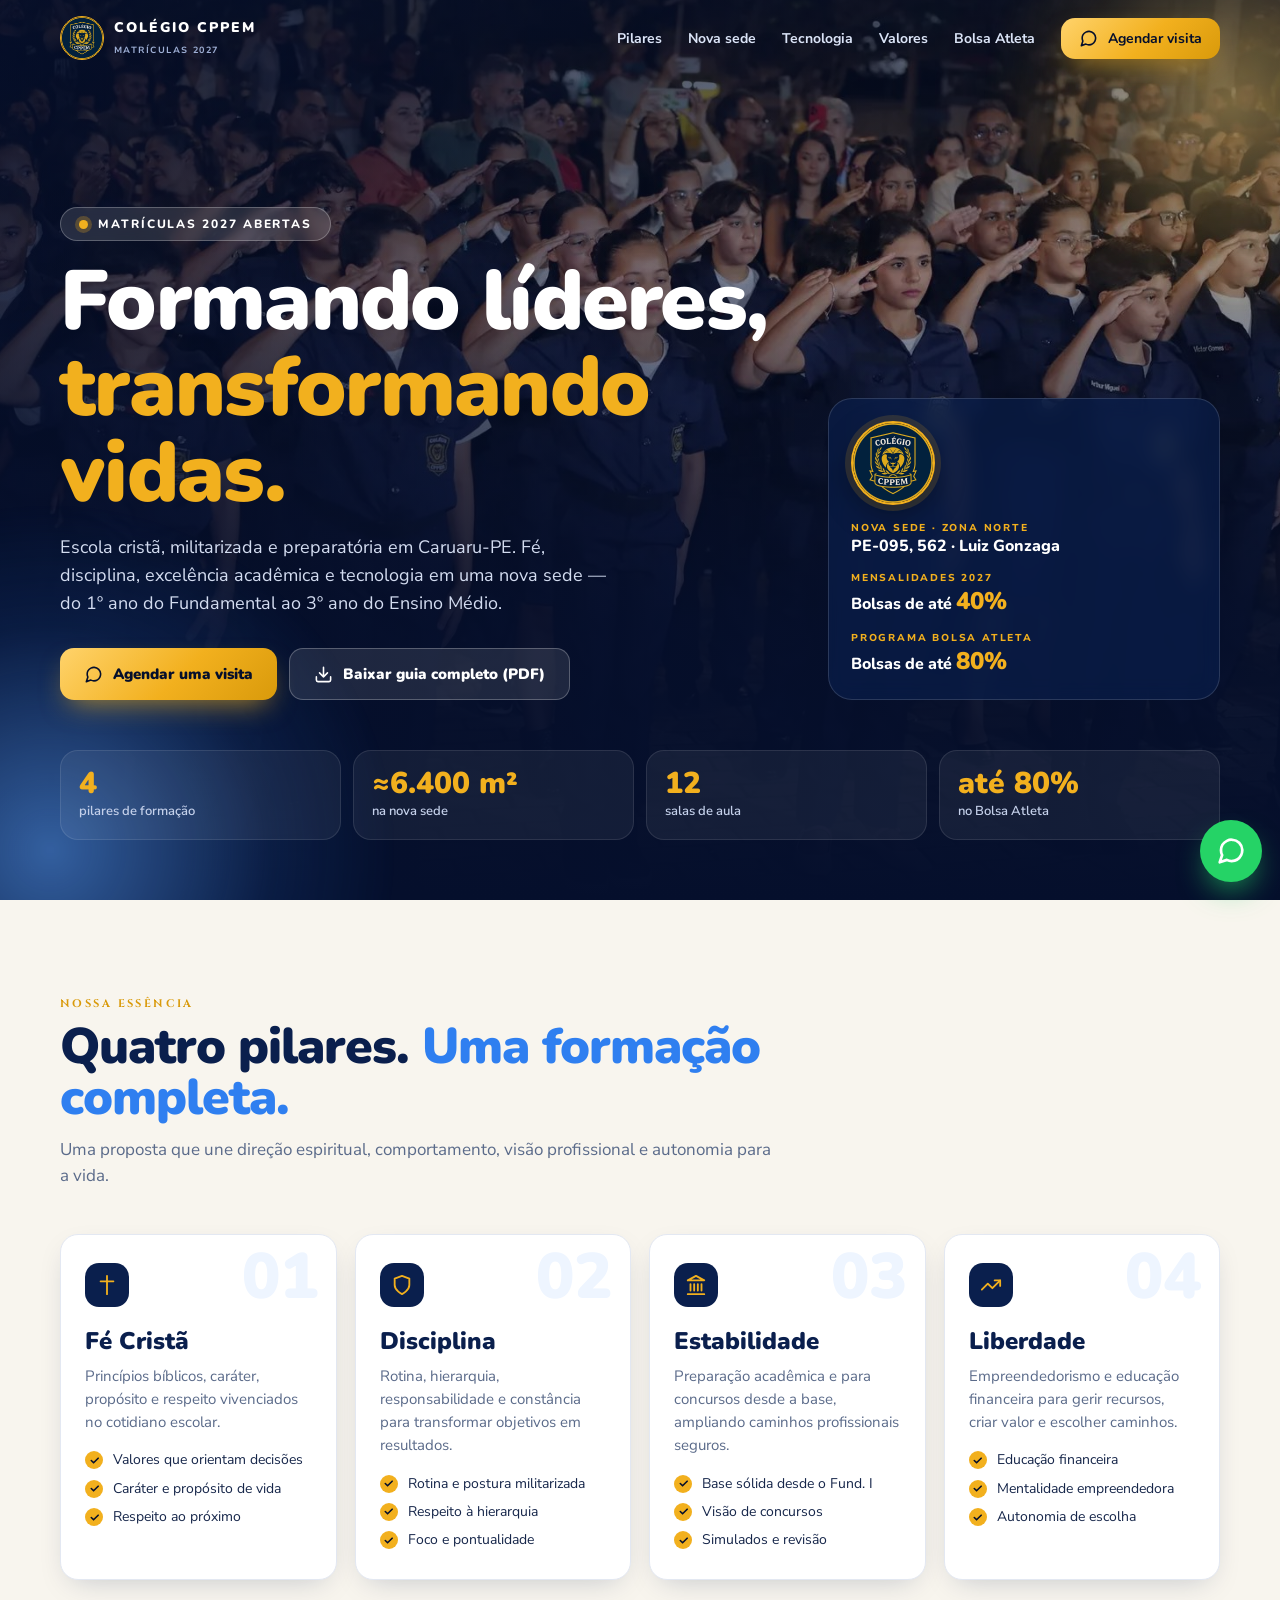
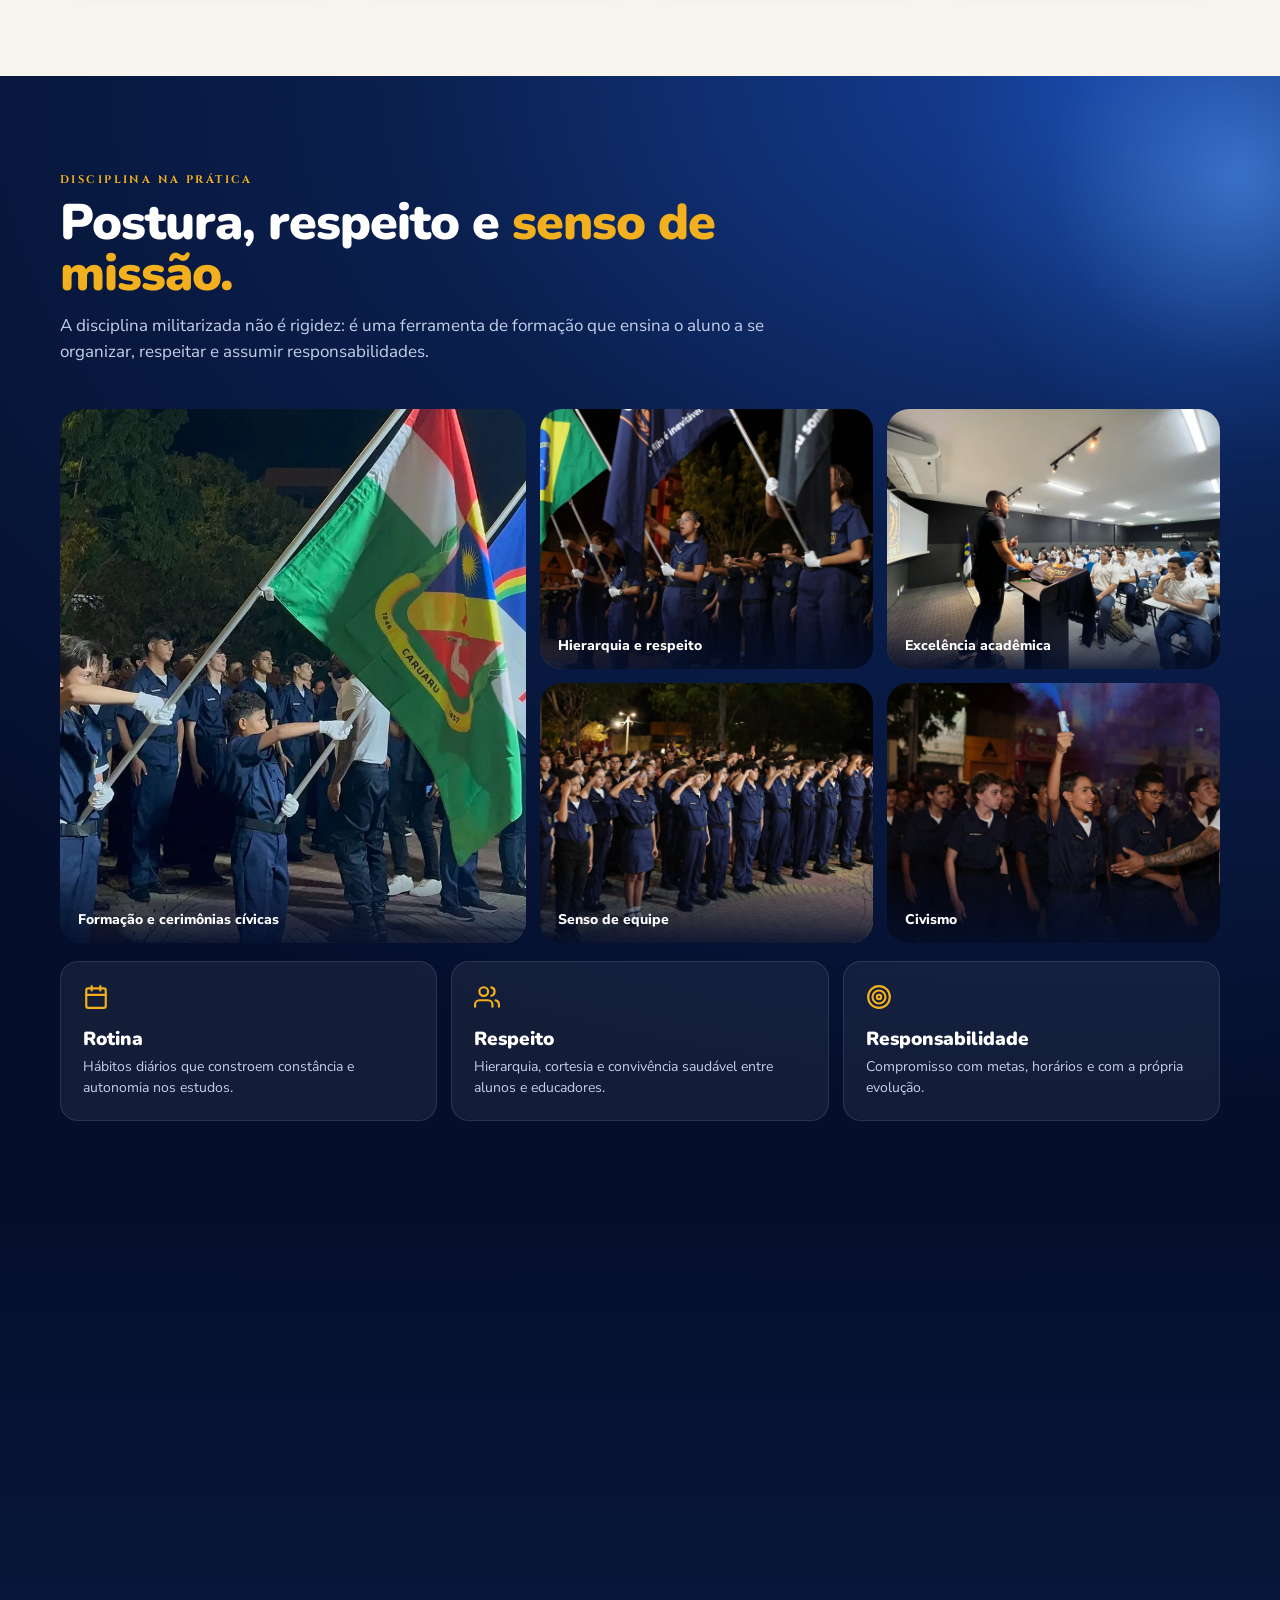
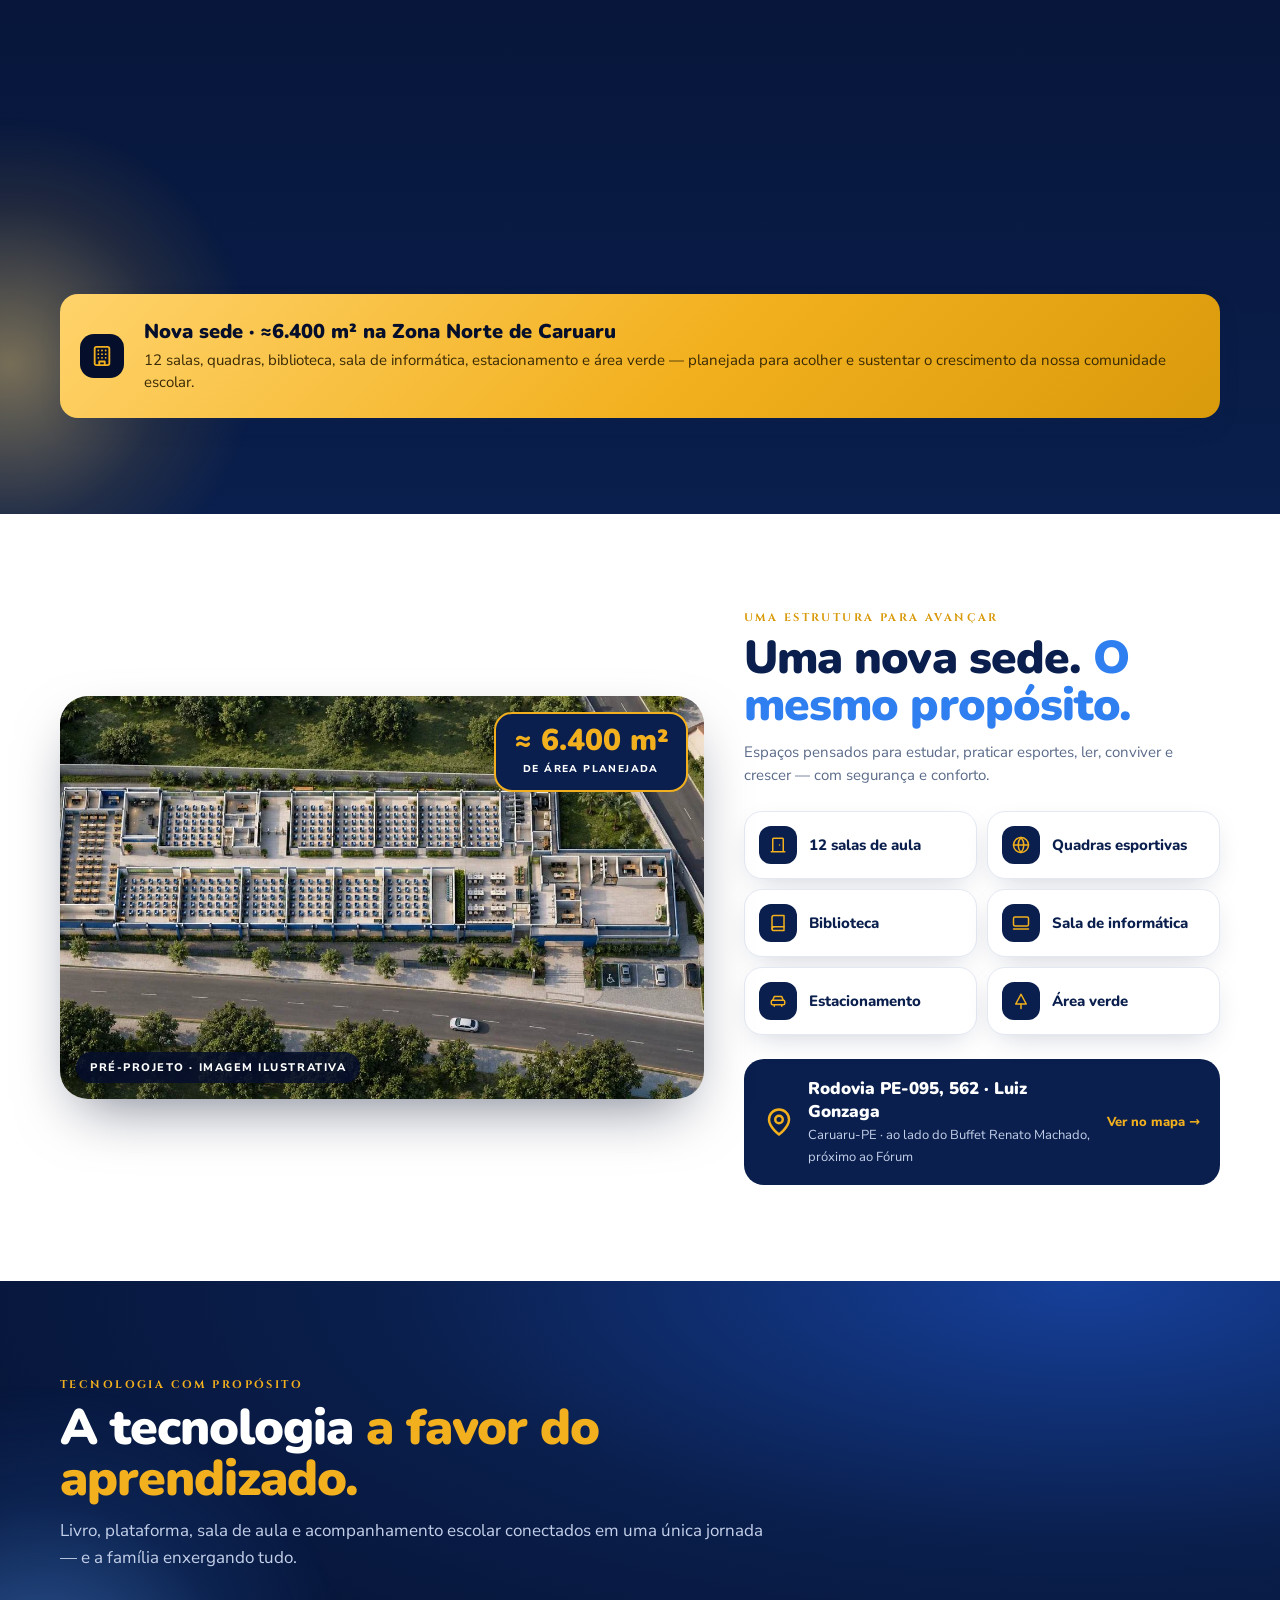
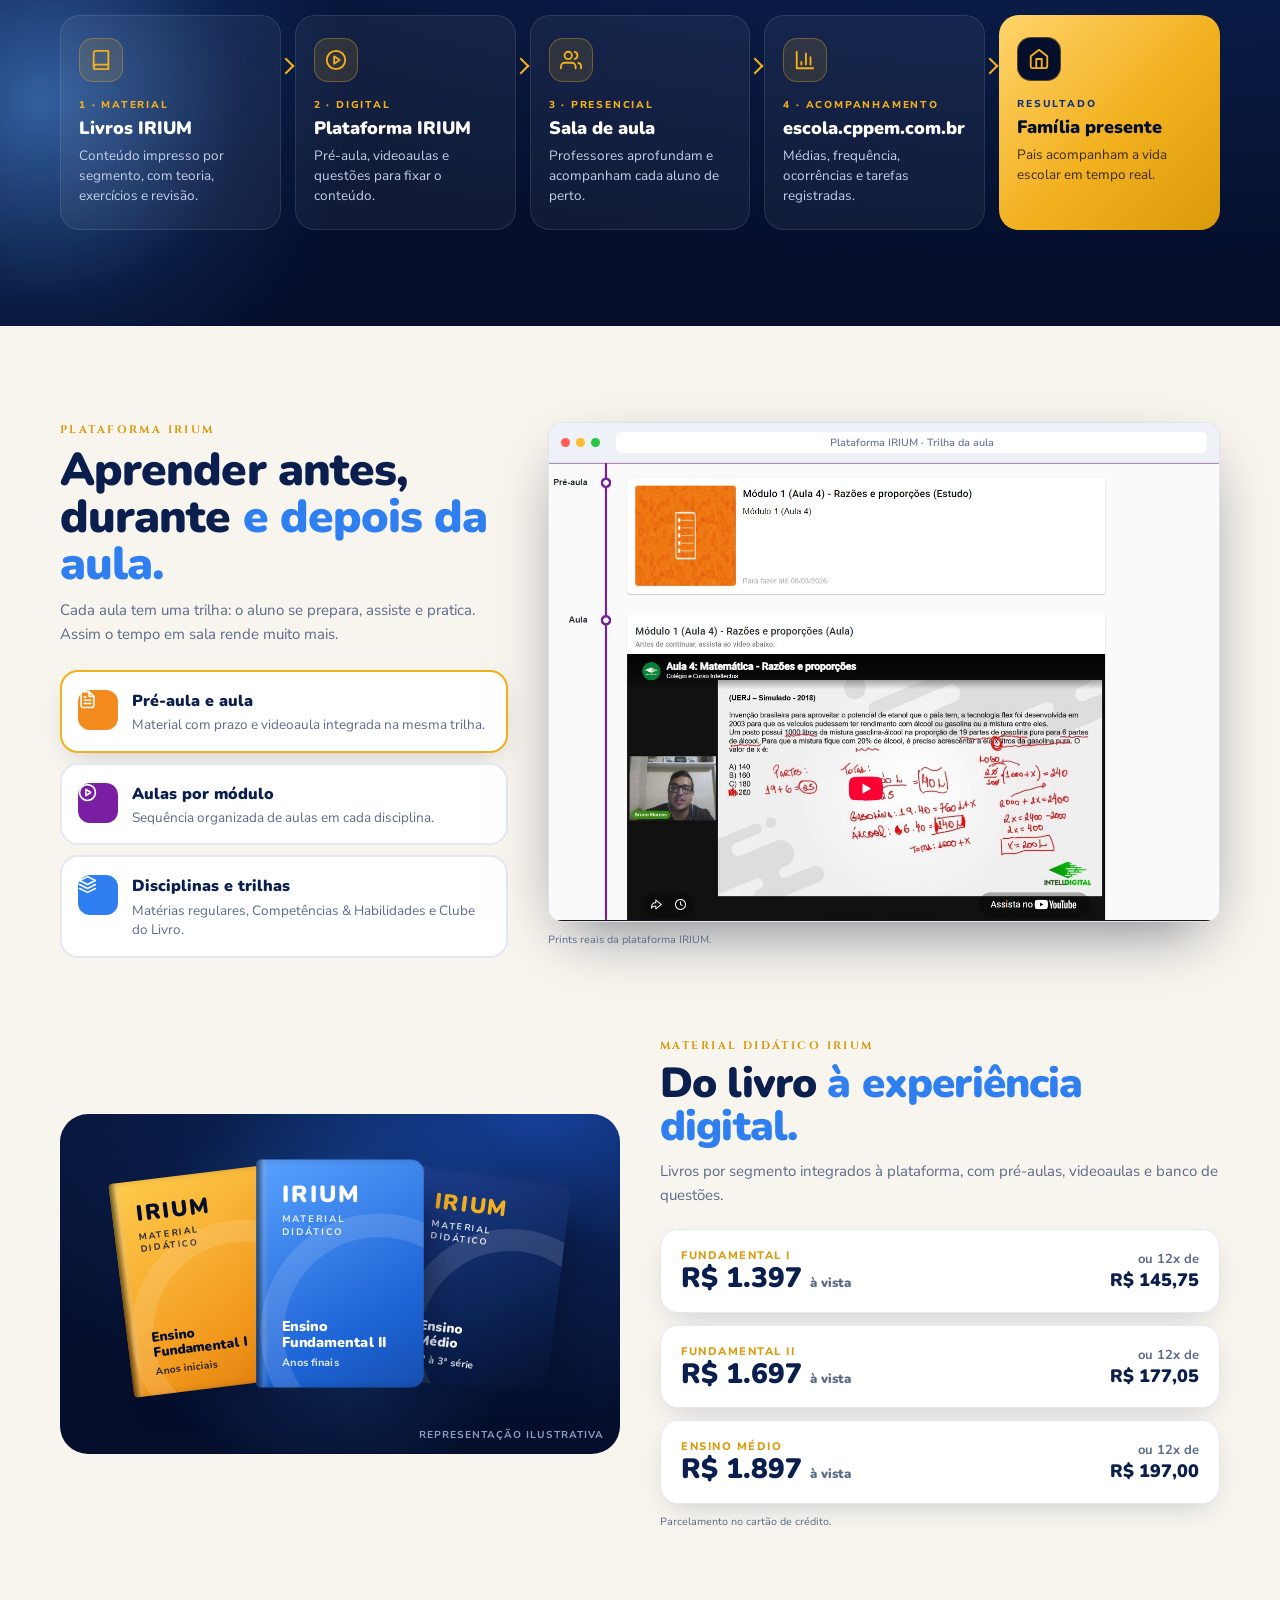
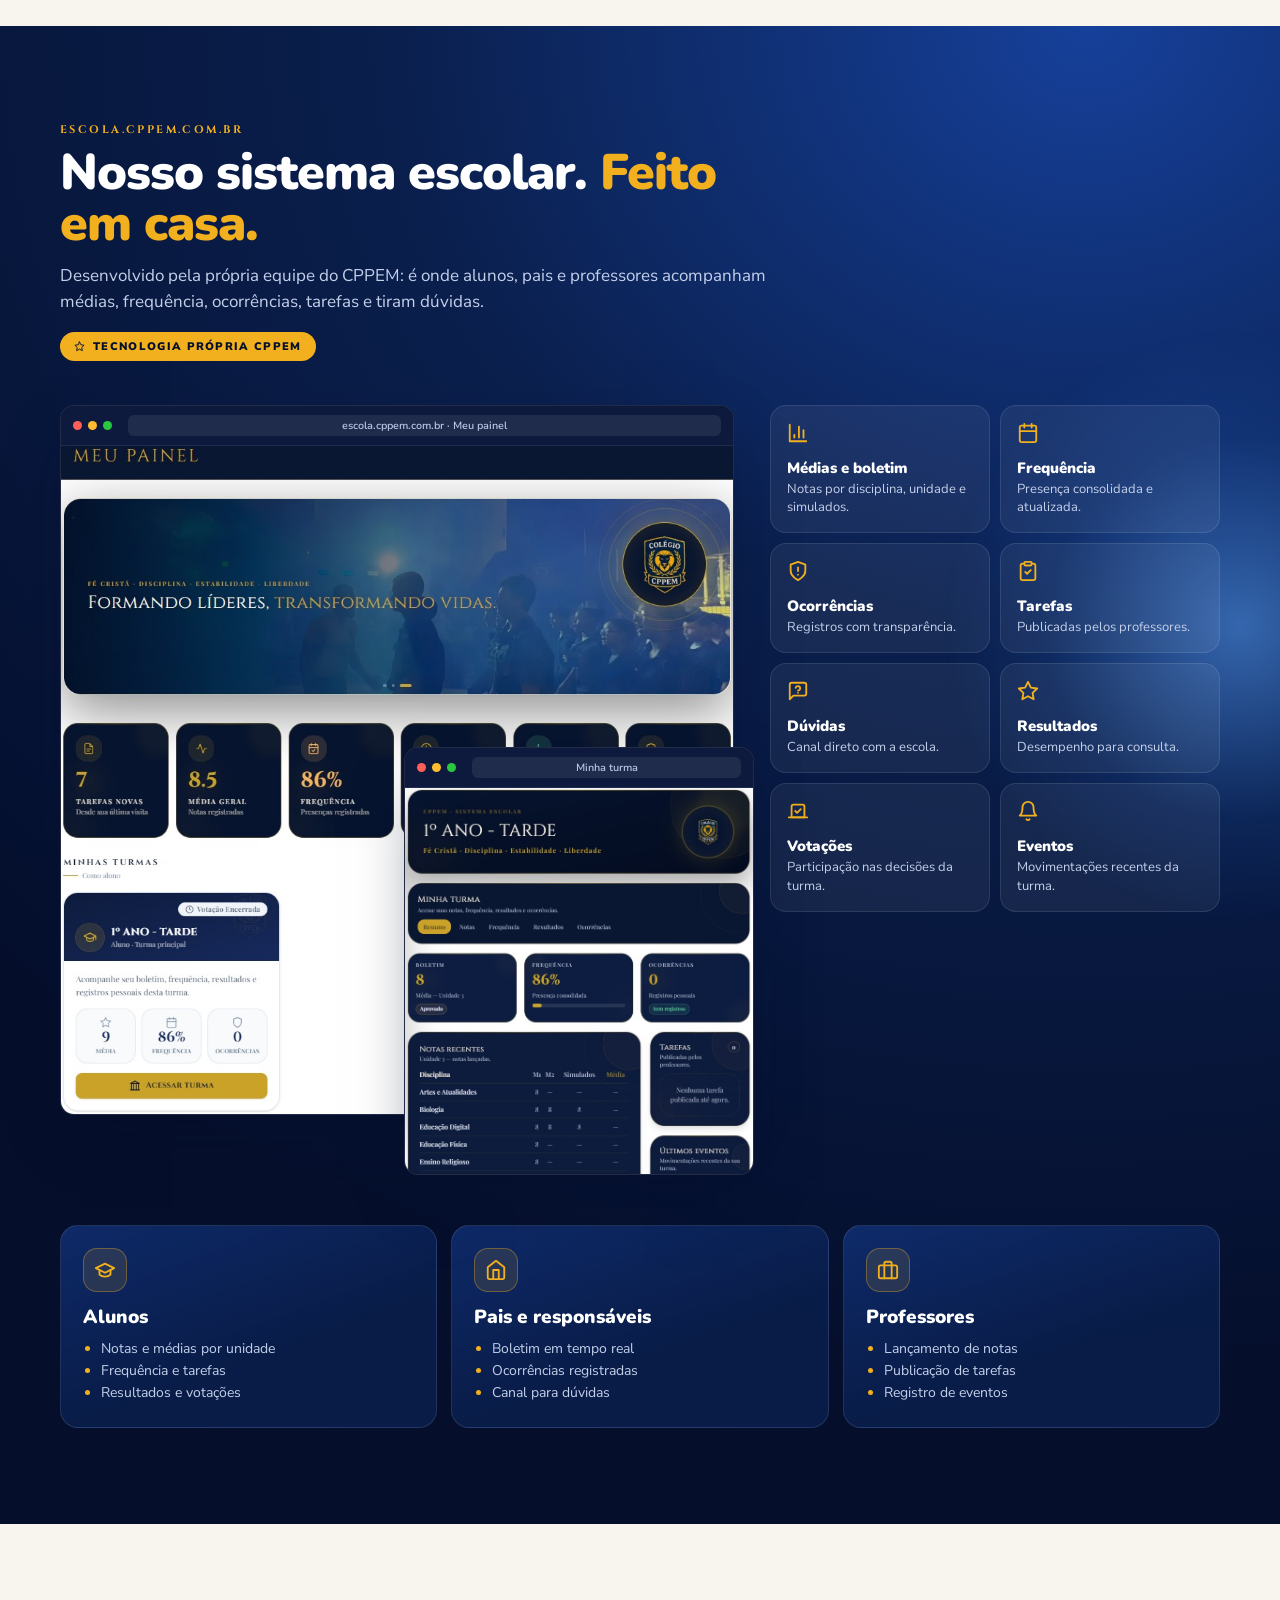
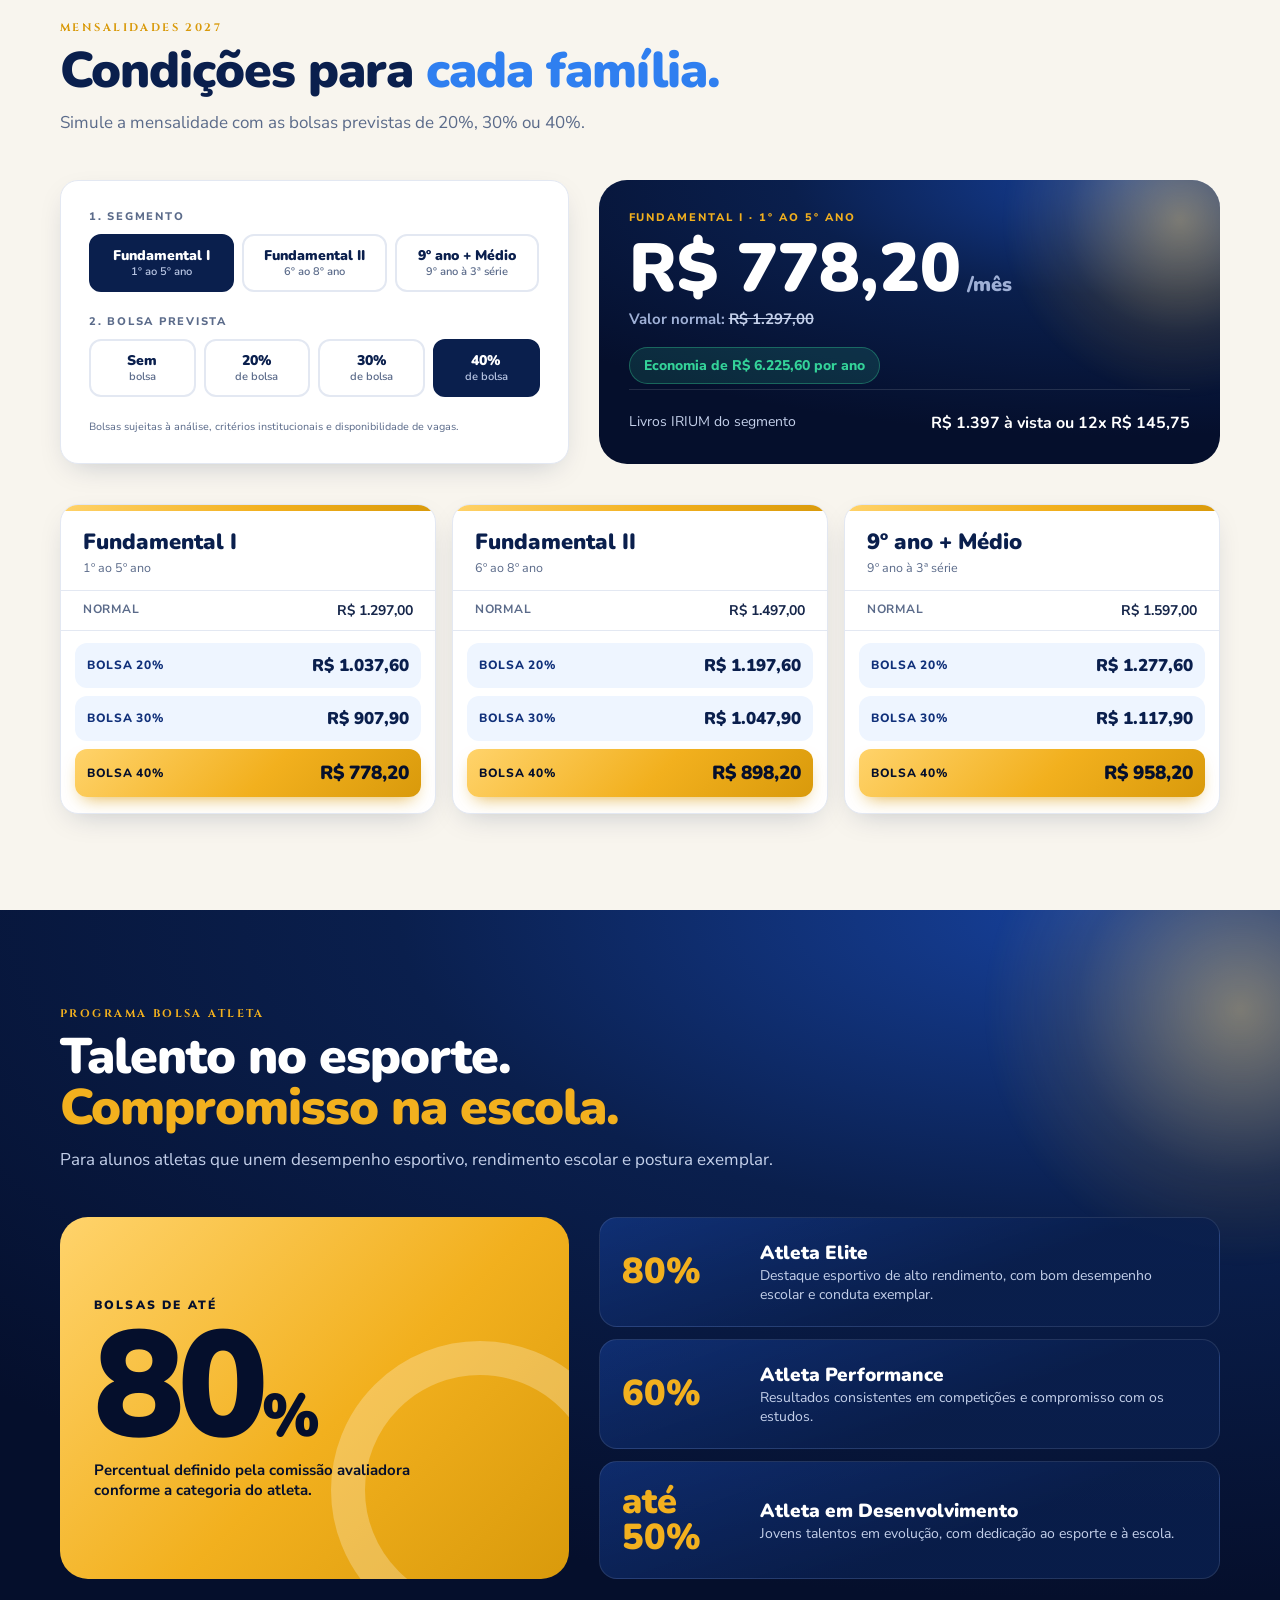
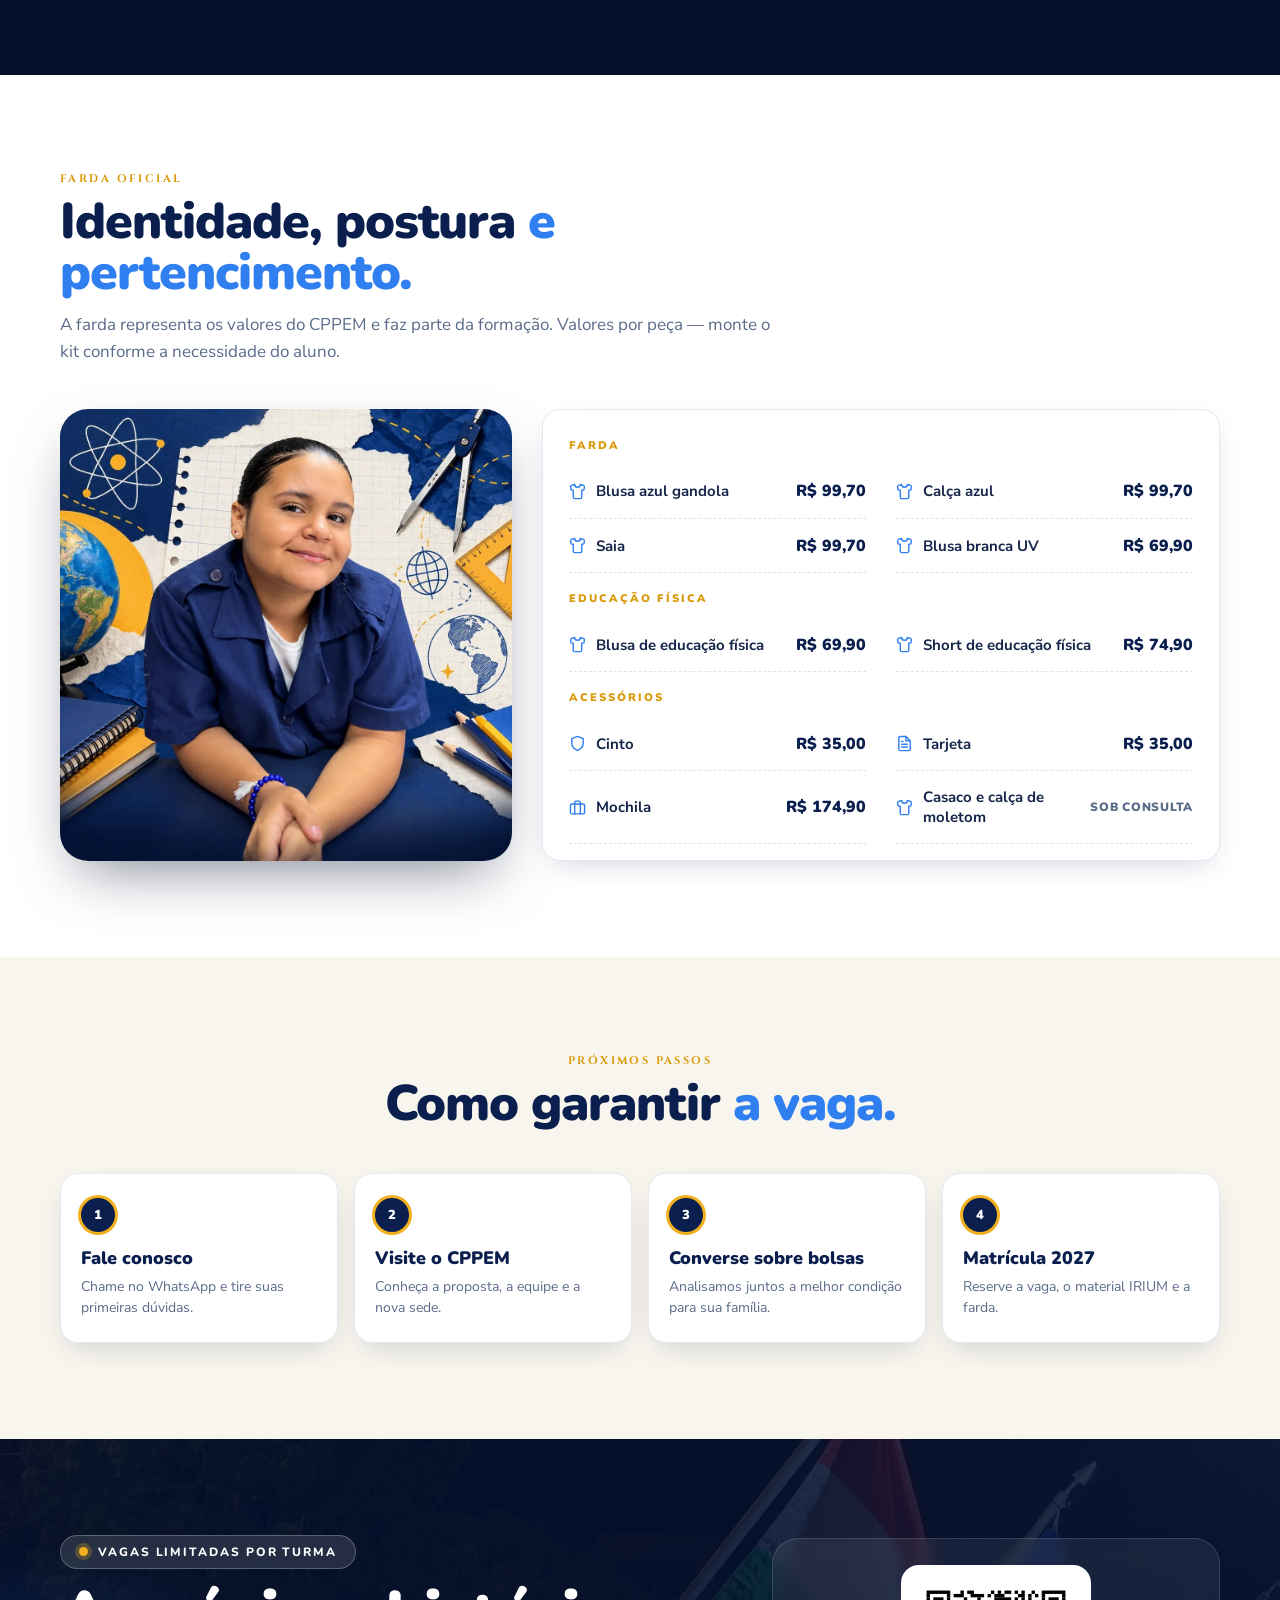
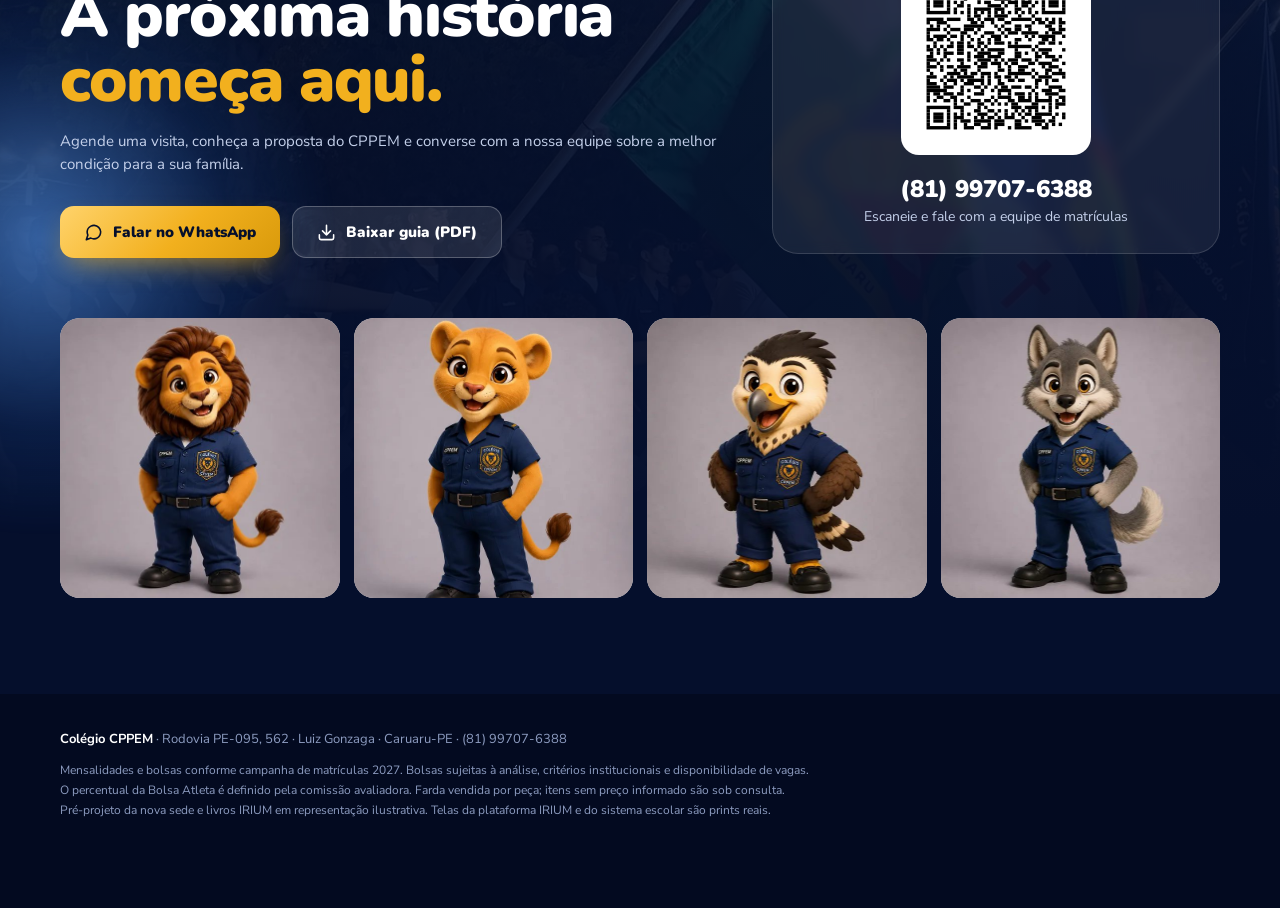
==== index.html @ f4463104 "LP e guia de Matrículas 2027 do Colégio CPPEM Landing page estática (index.html), guia em PDF e font" ====
<!doctype html>
<html lang="pt-BR">
<head>
<meta charset="utf-8">
<meta name="viewport" content="width=device-width, initial-scale=1">
<title>Matrículas 2027 · Colégio CPPEM</title>
<meta name="description" content="Matrículas 2027 no Colégio CPPEM, em Caruaru-PE: escola cristã, militarizada e preparatória, com nova sede, material IRIUM, sistema escolar próprio, bolsas de até 40% e Bolsa Atleta de até 80%.">
<meta property="og:title" content="Matrículas 2027 · Colégio CPPEM">
<meta property="og:description" content="Fé, disciplina, excelência acadêmica e tecnologia em uma nova sede. Bolsas de até 40% e Bolsa Atleta de até 80%.">
<meta property="og:image" content="assets/img/formatura.jpg">
<meta name="theme-color" content="#050f2c">
<link rel="icon" href="assets/img/logo.jpg">
<link rel="preconnect" href="https://fonts.googleapis.com">
<link rel="preconnect" href="https://fonts.gstatic.com" crossorigin>
<link href="https://fonts.googleapis.com/css2?family=Cinzel:wght@600;700&family=Nunito:wght@600;700;800;900&family=Nunito+Sans:opsz,wght@6..12,400;6..12,600;6..12,700;6..12,800&display=swap" rel="stylesheet">
<link rel="stylesheet" href="assets/brand.css">
<style>
  html { scroll-behavior: smooth; scroll-padding-top: 80px; }
  body { background: var(--cream); overflow-x: hidden; }
  a { color: inherit; text-decoration: none; }
  .wrap { width: min(1160px, 100% - 32px); margin: 0 auto; position: relative; z-index: 2; }
  section { position: relative; overflow: hidden; }
  .sec { padding: 96px 0; }
  .sec.dark { background: var(--gradient-night); color: var(--white); }
  .sec.white { background: var(--white); }
  .sec-head { max-width: 720px; margin-bottom: 44px; }
  .sec-head .title { font-size: clamp(32px, 5vw, 50px); margin: 10px 0 14px; }
  .sec-head .lead { font-size: 17px; }
  .center { text-align: center; margin-left: auto; margin-right: auto; }

  .btn { display: inline-flex; align-items: center; justify-content: center; gap: 10px; padding: 15px 24px; border-radius: 14px; font-family: var(--font-display); font-weight: 900; font-size: 15px; transition: transform .2s, box-shadow .2s; cursor: pointer; border: 0; }
  .btn:hover { transform: translateY(-2px); }
  .btn .icon { font-size: 19px; }
  .btn-gold { background: var(--gradient-gold); color: var(--navy-950); box-shadow: 0 12px 28px -10px rgba(242, 176, 30, .7); }
  .btn-ghost { background: rgba(255, 255, 255, .1); color: var(--white); border: 1px solid rgba(255, 255, 255, .25); }
  .btn-navy { background: var(--navy-900); color: var(--white); }

  /* nav */
  .nav { position: fixed; inset: 0 0 auto; z-index: 50; transition: background .3s, box-shadow .3s; }
  .nav.scrolled { background: rgba(5, 15, 44, .92); backdrop-filter: blur(10px); box-shadow: 0 10px 30px -15px rgba(0, 0, 0, .5); }
  .nav .wrap { display: flex; align-items: center; justify-content: space-between; height: 76px; }
  .nav-brand { display: flex; align-items: center; gap: 10px; color: var(--white); }
  .nav-brand .crest { width: 44px; height: 44px; border-width: 1.5px; box-shadow: none; }
  .nav-brand b { font-family: var(--font-display); font-weight: 900; letter-spacing: .14em; font-size: 14px; display: block; }
  .nav-brand small { font-size: 9px; letter-spacing: .16em; text-transform: uppercase; color: #9fb0d6; font-weight: 700; }
  .nav-links { display: flex; gap: 26px; align-items: center; }
  .nav-links a { color: #dbe4f7; font-weight: 700; font-size: 14px; }
  .nav-links a:hover { color: var(--gold); }
  .nav-links .btn { padding: 11px 18px; font-size: 14px; color: var(--navy-950); }
  .menu-toggle { display: none; background: none; border: 0; color: var(--white); font-size: 28px; cursor: pointer; }

  /* hero */
  .hero { position: relative; overflow: hidden; min-height: clamp(640px, 100vh, 980px); display: flex; align-items: flex-end; padding: 140px 0 60px; background: var(--navy-950); color: var(--white); }
  .hero-bg { position: absolute; inset: 0; background: url("assets/img/formatura.jpg") center 30% / cover; transform: scale(1.04); }
  .hero-shade { position: absolute; inset: 0; background: linear-gradient(180deg, rgba(5, 15, 44, .7) 0%, rgba(5, 15, 44, .35) 30%, rgba(5, 15, 44, .9) 70%, #050f2c 100%), linear-gradient(90deg, rgba(5, 15, 44, .7), transparent 70%); }
  .hero .orb.blue { width: 700px; height: 700px; left: -300px; bottom: -300px; }
  .hero .orb.gold { width: 500px; height: 500px; right: -200px; top: -150px; }
  .hero-grid { display: grid; grid-template-columns: 1.3fr .7fr; gap: 40px; align-items: end; }
  .hero h1 { font-size: clamp(42px, 7.5vw, 84px); margin: 18px 0 18px; color: var(--white); }
  .hero h1 em { color: var(--gold); display: block; }
  .hero .lead { font-size: 18px; max-width: 560px; color: #d3dcf0; }
  .hero-ctas { display: flex; flex-wrap: wrap; gap: 12px; margin-top: 30px; }
  .hero-card { background: rgba(10, 31, 77, .65); border: 1px solid rgba(255, 255, 255, .14); border-radius: 24px; padding: 22px; backdrop-filter: blur(10px); }
  .hero-card .crest { width: 84px; height: 84px; margin-bottom: 16px; }
  .hero-card dl { display: grid; gap: 14px; }
  .hero-card dt { font-size: 10px; letter-spacing: .18em; font-weight: 800; color: var(--gold); text-transform: uppercase; }
  .hero-card dd { font-family: var(--font-display); font-weight: 800; font-size: 16px; }
  .hero-card dd strong { color: var(--gold); font-size: 24px; font-weight: 900; }
  .hero-stats { display: grid; grid-template-columns: repeat(4, 1fr); gap: 12px; margin-top: 50px; }
  .hero-stat { padding: 18px; border-radius: 18px; background: rgba(255, 255, 255, .06); border: 1px solid rgba(255, 255, 255, .1); }
  .hero-stat b { font-family: var(--font-display); font-weight: 900; font-size: 30px; color: var(--gold); display: block; line-height: 1; }
  .hero-stat span { font-size: 13px; color: #c4d0ea; font-weight: 600; }

  /* pilares */
  .pillars { display: grid; grid-template-columns: repeat(4, 1fr); gap: 18px; }
  .pillar { padding: 28px 24px; position: relative; overflow: hidden; transition: transform .25s, box-shadow .25s; }
  .pillar:hover { transform: translateY(-6px); box-shadow: var(--shadow-float); }
  .pillar .big-no { position: absolute; right: 18px; top: 10px; font-family: var(--font-display); font-weight: 900; font-size: 64px; color: var(--blue-50); line-height: 1; }
  .pillar h3 { font-family: var(--font-display); font-weight: 900; font-size: 24px; color: var(--navy-900); margin: 18px 0 8px; }
  .pillar p { color: var(--muted); font-size: 15px; line-height: 1.55; margin-bottom: 16px; }
  .pillar .check-list li { font-size: 14px; }

  /* galeria */
  .gallery { display: grid; grid-template-columns: 1.4fr 1fr 1fr; grid-template-rows: 260px 260px; gap: 14px; }
  .gallery figure { border-radius: 22px; overflow: hidden; position: relative; }
  .gallery figure:first-child { grid-row: span 2; }
  .gallery img { width: 100%; height: 100%; object-fit: cover; transition: transform .6s; }
  .gallery figure:hover img { transform: scale(1.05); }
  .gallery figcaption { position: absolute; inset: auto 0 0; padding: 40px 18px 14px; background: linear-gradient(transparent, rgba(5, 15, 44, .9)); font-weight: 800; font-size: 14px; }
  .values3 { display: grid; grid-template-columns: repeat(3, 1fr); gap: 14px; margin-top: 18px; }
  .values3 div { padding: 22px; border-radius: 18px; background: rgba(255, 255, 255, .06); border: 1px solid rgba(255, 255, 255, .1); }
  .values3 .icon { font-size: 26px; color: var(--gold); }
  .values3 b { display: block; font-family: var(--font-display); font-weight: 900; font-size: 19px; margin: 10px 0 4px; }
  .values3 p { color: #c4d0ea; font-size: 14px; line-height: 1.5; }

  /* diferenciais */
  .diffs { display: grid; grid-template-columns: repeat(4, 1fr); gap: 16px; }
  .diff { padding: 24px 20px; }
  .diff b { display: block; font-family: var(--font-display); font-weight: 900; font-size: 17px; margin: 16px 0 6px; }
  .diff p { font-size: 14px; color: #c4d0ea; line-height: 1.5; }
  .diff.wide { grid-column: span 4; display: flex; gap: 20px; align-items: center; background: var(--gradient-gold); color: var(--navy-950); border: 0; }
  .diff.wide b { margin: 0 0 4px; font-size: 20px; }
  .diff.wide p { color: #3a2a05; font-size: 15px; }
  .diff.wide .icon-badge { background: var(--navy-950); border: 0; flex-shrink: 0; }

  /* sede */
  .campus { display: grid; grid-template-columns: 1.15fr .85fr; gap: 40px; align-items: center; }
  .campus-img { position: relative; border-radius: 28px; overflow: hidden; box-shadow: var(--shadow-float); }
  .campus-img img { width: 100%; aspect-ratio: 16 / 10; object-fit: cover; }
  .campus-img .label { position: absolute; left: 16px; bottom: 16px; background: rgba(5, 15, 44, .85); color: var(--white); padding: 8px 14px; border-radius: 999px; font-size: 11px; font-weight: 800; letter-spacing: .14em; text-transform: uppercase; }
  .campus-img .area { position: absolute; right: 16px; top: 16px; background: var(--navy-900); color: var(--white); border: 2px solid var(--gold); border-radius: 18px; padding: 12px 18px; text-align: center; }
  .campus-img .area b { display: block; font-family: var(--font-display); font-weight: 900; font-size: 30px; color: var(--gold); line-height: 1; }
  .campus-img .area span { font-size: 10px; font-weight: 800; letter-spacing: .14em; text-transform: uppercase; }
  .amenities { display: grid; grid-template-columns: 1fr 1fr; gap: 10px; margin: 24px 0; }
  .amenity { display: flex; gap: 12px; align-items: center; padding: 14px; }
  .amenity .icon-badge { width: 38px; height: 38px; font-size: 18px; border-radius: 12px; }
  .amenity b { font-family: var(--font-display); font-weight: 800; color: var(--navy-900); font-size: 15px; }
  .address-card { display: flex; gap: 14px; align-items: center; background: var(--navy-900); color: var(--white); border-radius: 20px; padding: 18px 20px; }
  .address-card .icon { font-size: 30px; color: var(--gold); }
  .address-card b { display: block; font-family: var(--font-display); font-weight: 900; font-size: 17px; }
  .address-card span { font-size: 13px; color: #c4d0ea; }
  .address-card a { margin-left: auto; color: var(--gold); font-weight: 800; font-size: 13px; white-space: nowrap; }

  /* ecossistema */
  .eco { display: grid; grid-template-columns: repeat(5, 1fr); gap: 14px; position: relative; }
  .eco-step { padding: 22px 18px; border-radius: 20px; background: rgba(255, 255, 255, .05); border: 1px solid rgba(255, 255, 255, .1); position: relative; }
  .eco-step:not(:last-child)::after { content: ""; position: absolute; right: -12px; top: 44px; width: 10px; height: 10px; border-top: 2px solid var(--gold); border-right: 2px solid var(--gold); transform: rotate(45deg); }
  .eco-step small { display: block; font-size: 10px; letter-spacing: .18em; font-weight: 800; color: var(--gold); text-transform: uppercase; margin-top: 16px; }
  .eco-step b { display: block; font-family: var(--font-display); font-weight: 900; font-size: 18px; margin: 4px 0 6px; }
  .eco-step p { font-size: 13.5px; color: #c4d0ea; line-height: 1.5; }
  .eco-step.family { background: var(--gradient-gold); color: var(--navy-950); border: 0; }
  .eco-step.family small { color: var(--navy-800); }
  .eco-step.family p { color: #3a2a05; }
  .eco-step.family .icon-badge { background: var(--navy-950); }

  /* IRIUM */
  .irium { display: grid; grid-template-columns: .8fr 1.2fr; gap: 40px; align-items: start; }
  .tabs { display: grid; gap: 10px; margin-top: 24px; }
  .tab { display: flex; gap: 14px; align-items: flex-start; text-align: left; padding: 16px; border-radius: 18px; background: var(--white); border: 2px solid var(--line); cursor: pointer; font: inherit; color: inherit; transition: border-color .2s, box-shadow .2s; }
  .tab[aria-selected="true"] { border-color: var(--gold); box-shadow: var(--shadow-card); }
  .tab .icon-badge { width: 40px; height: 40px; font-size: 19px; border-radius: 12px; flex-shrink: 0; }
  .tab b { display: block; font-family: var(--font-display); font-weight: 900; font-size: 16px; color: var(--navy-900); }
  .tab span { font-size: 13.5px; color: var(--muted); line-height: 1.45; display: block; margin-top: 2px; }
  .tab-panel[hidden] { display: none; }
  .tab-panel .browser img { width: 100%; }
  .books-row { display: grid; grid-template-columns: 1fr 1fr; gap: 40px; align-items: center; margin-top: 80px; }
  .books-stage { border-radius: 28px; background: var(--gradient-night); min-height: 340px; position: relative; overflow: hidden; display: flex; align-items: center; justify-content: center; padding: 30px 10px; }
  .books-stage .orb.blue { width: 420px; height: 420px; left: 50%; top: 50%; transform: translate(-50%, -50%); }
  .books-fan { display: flex; position: relative; z-index: 1; }
  .books-fan .book { flex-shrink: 0; }
  .books-fan .book:nth-child(1) { transform: rotate(-7deg) translateX(18px); }
  .books-fan .book:nth-child(2) { z-index: 2; transform: translateY(-10px) scale(1.06); }
  .books-fan .book:nth-child(3) { transform: rotate(7deg) translateX(-18px); }
  .books-stage .illus { position: absolute; right: 16px; bottom: 12px; font-size: 10px; color: #8d9cc0; letter-spacing: .1em; text-transform: uppercase; font-weight: 700; }
  .book-prices { display: grid; gap: 12px; margin-top: 22px; }
  .book-price { display: flex; align-items: center; justify-content: space-between; gap: 12px; padding: 18px 20px; }
  .book-price small { font-size: 11px; font-weight: 800; letter-spacing: .14em; text-transform: uppercase; color: var(--gold-600); display: block; }
  .book-price .cash { font-family: var(--font-display); font-weight: 900; font-size: 28px; color: var(--navy-900); line-height: 1.1; }
  .book-price .inst { text-align: right; font-size: 13px; color: var(--muted); font-weight: 700; }
  .book-price .inst b { display: block; font-family: var(--font-display); font-size: 18px; color: var(--navy-900); font-weight: 900; }

  /* sistema */
  .system { display: grid; grid-template-columns: 1.2fr .8fr; gap: 36px; align-items: start; }
  .made-here { display: inline-flex; align-items: center; gap: 8px; background: var(--gold); color: var(--navy-950); padding: 7px 14px; border-radius: 999px; font-size: 11px; font-weight: 900; letter-spacing: .12em; text-transform: uppercase; }
  .system-shots { position: relative; }
  .system-shots .browser + .browser { width: 52%; position: absolute; right: -20px; bottom: -60px; }
  .features { display: grid; grid-template-columns: 1fr 1fr; gap: 10px; }
  .feature { padding: 16px; border-radius: 16px; background: rgba(255, 255, 255, .06); border: 1px solid rgba(255, 255, 255, .1); }
  .feature .icon { font-size: 22px; color: var(--gold); }
  .feature b { display: block; font-family: var(--font-display); font-weight: 900; font-size: 15px; margin: 8px 0 2px; }
  .feature p { font-size: 13px; color: #c4d0ea; line-height: 1.4; }
  .audiences { display: grid; grid-template-columns: repeat(3, 1fr); gap: 14px; margin-top: 110px; }
  .audience { padding: 22px; }
  .audience b { display: block; font-family: var(--font-display); font-weight: 900; font-size: 19px; margin: 12px 0 8px; }
  .audience li { font-size: 14px; color: #c4d0ea; margin-left: 18px; line-height: 1.6; }
  .audience li::marker { color: var(--gold); }

  /* simulador */
  .sim { display: grid; grid-template-columns: .9fr 1.1fr; gap: 30px; align-items: stretch; }
  .sim-panel { padding: 28px; }
  .sim-label { font-size: 11px; letter-spacing: .16em; font-weight: 800; text-transform: uppercase; color: var(--muted); margin: 0 0 10px; }
  .seg-options, .pct-options { display: grid; gap: 8px; margin-bottom: 22px; }
  .seg-options { grid-template-columns: repeat(3, 1fr); }
  .pct-options { grid-template-columns: repeat(4, 1fr); }
  .opt { padding: 12px 8px; border-radius: 12px; border: 2px solid var(--line); background: var(--white); font: inherit; font-family: var(--font-display); font-weight: 900; font-size: 14px; color: var(--navy-900); cursor: pointer; line-height: 1.2; }
  .opt small { display: block; font-family: var(--font-body); font-weight: 600; font-size: 11px; color: var(--muted); }
  .opt[aria-pressed="true"] { border-color: var(--navy-900); background: var(--navy-900); color: var(--white); }
  .opt[aria-pressed="true"] small { color: #b9c6e4; }
  .sim-result { background: var(--gradient-night); color: var(--white); border-radius: var(--radius-lg); padding: 30px; position: relative; overflow: hidden; display: flex; flex-direction: column; }
  .sim-result .orb.gold { width: 360px; height: 360px; right: -140px; top: -140px; }
  .sim-result small { font-size: 11px; letter-spacing: .18em; font-weight: 800; color: var(--gold); text-transform: uppercase; }
  .sim-price { font-family: var(--font-display); font-weight: 900; font-size: clamp(44px, 7vw, 68px); line-height: 1; margin: 10px 0 6px; }
  .sim-price span { font-size: 20px; color: #9fb0d6; }
  .sim-normal { color: #9fb0d6; font-size: 15px; font-weight: 700; }
  .sim-normal s { color: #c4d0ea; }
  .sim-save { margin-top: 18px; display: inline-flex; gap: 8px; align-items: center; background: rgba(52, 211, 153, .14); color: var(--success); border: 1px solid rgba(52, 211, 153, .35); padding: 8px 14px; border-radius: 999px; font-weight: 800; font-size: 14px; align-self: flex-start; }
  .sim-book { margin-top: auto; padding-top: 22px; border-top: 1px solid rgba(255, 255, 255, .12); display: flex; justify-content: space-between; gap: 12px; flex-wrap: wrap; font-size: 14px; color: #c4d0ea; }
  .sim-book b { color: var(--white); font-family: var(--font-display); font-size: 16px; }
  .prices { display: grid; grid-template-columns: repeat(3, 1fr); gap: 16px; margin-top: 40px; }

  /* atleta */
  .athlete { display: grid; grid-template-columns: .9fr 1.1fr; gap: 30px; align-items: stretch; }
  .athlete-max { background: var(--gradient-gold); color: var(--navy-950); border-radius: var(--radius-lg); padding: 34px; position: relative; overflow: hidden; display: flex; flex-direction: column; justify-content: center; }
  .athlete-max::after { content: ""; position: absolute; right: -60px; bottom: -60px; width: 230px; height: 230px; border-radius: 50%; border: 34px solid rgba(255, 255, 255, .25); }
  .athlete-max small { font-size: 12px; letter-spacing: .18em; font-weight: 900; text-transform: uppercase; }
  .athlete-max .huge { font-family: var(--font-display); font-weight: 900; font-size: clamp(90px, 14vw, 150px); line-height: .85; letter-spacing: -.04em; margin: 10px 0; }
  .athlete-max .huge span { font-size: .4em; }
  .athlete-max p { font-weight: 700; font-size: 15px; max-width: 320px; position: relative; z-index: 1; }
  .tiers { display: grid; gap: 12px; }
  .tier { display: grid; grid-template-columns: 120px 1fr; gap: 18px; align-items: center; padding: 22px; }
  .tier .pct { font-family: var(--font-display); font-weight: 900; font-size: 36px; color: var(--gold); line-height: 1; }
  .tier b { font-family: var(--font-display); font-weight: 900; font-size: 19px; display: block; }
  .tier p { font-size: 14px; color: #c4d0ea; }

  /* farda */
  .uniform { display: grid; grid-template-columns: .8fr 1.2fr; gap: 30px; align-items: stretch; }
  .uniform-photo { border-radius: var(--radius-lg); overflow: hidden; box-shadow: var(--shadow-float); }
  .uniform-photo img { width: 100%; height: 100%; object-fit: cover; }
  .uniform-list { padding: 10px 26px 16px; display: grid; grid-template-columns: 1fr 1fr; column-gap: 30px; }
  .uniform-group { grid-column: 1 / -1; font-size: 11px; letter-spacing: .18em; font-weight: 900; color: var(--gold-600); text-transform: uppercase; padding: 18px 0 4px; }
  .u-item { display: flex; align-items: center; gap: 10px; padding: 12px 0; border-bottom: 1px dashed #dde3ee; }
  .u-item .icon { color: var(--blue-500); font-size: 17px; }
  .u-item span { font-weight: 700; font-size: 15px; }
  .u-item b { margin-left: auto; font-family: var(--font-display); font-weight: 900; font-size: 16px; color: var(--navy-900); white-space: nowrap; }
  .u-item b.ask { font-size: 12px; color: var(--muted); letter-spacing: .06em; text-transform: uppercase; }

  /* passos + cta */
  .steps { display: grid; grid-template-columns: repeat(4, 1fr); gap: 16px; }
  .step { padding: 24px 20px; }
  .step b { display: block; font-family: var(--font-display); font-weight: 900; font-size: 18px; color: var(--navy-900); margin: 14px 0 6px; }
  .step p { font-size: 14px; color: var(--muted); line-height: 1.5; }
  .final { background: var(--navy-950); color: var(--white); }
  .final-bg { position: absolute; inset: 0; background: url("assets/img/bandeiras.jpg") center / cover; opacity: .3; }
  .final-shade { position: absolute; inset: 0; background: linear-gradient(180deg, rgba(5, 15, 44, .5), #050f2c 80%); }
  .final-grid { display: grid; grid-template-columns: 1.2fr .8fr; gap: 40px; align-items: center; }
  .final .title { font-size: clamp(38px, 6vw, 64px); color: var(--white); margin: 14px 0 16px; }
  .final .title em { color: var(--gold); display: block; }
  .contact-card { background: rgba(255, 255, 255, .07); border: 1px solid rgba(255, 255, 255, .14); border-radius: 26px; padding: 26px; backdrop-filter: blur(6px); display: grid; gap: 18px; justify-items: center; text-align: center; }
  .qr { background: var(--white); border-radius: 18px; padding: 12px; width: 190px; }
  .contact-card b { font-family: var(--font-display); font-size: 24px; font-weight: 900; }
  .contact-card span { color: #c4d0ea; font-size: 14px; }
  .mascots { display: grid; grid-template-columns: repeat(4, 1fr); gap: 14px; margin-top: 60px; }
  .mascots figure { border-radius: 20px; overflow: hidden; background: #d9d6db; aspect-ratio: 1; transition: transform .3s; }
  .mascots figure:hover { transform: translateY(-6px) rotate(-1deg); }
  .mascots img { width: 100%; height: 100%; object-fit: cover; object-position: center 30%; }
  footer { background: #030a20; color: #8d9cc0; padding: 36px 0 90px; font-size: 13px; }
  footer .wrap { display: grid; gap: 14px; }
  footer ul { list-style: none; display: grid; gap: 4px; font-size: 12px; }
  .float-wa { position: fixed; right: 18px; bottom: 18px; z-index: 60; width: 62px; height: 62px; border-radius: 50%; background: #25d366; color: var(--white); display: grid; place-items: center; font-size: 30px; box-shadow: 0 14px 30px -8px rgba(37, 211, 102, .7); }
  .float-wa .icon { stroke-width: 2.2; }

  .reveal { opacity: 0; transform: translateY(26px); transition: opacity .7s ease, transform .7s ease; }
  .reveal.visible { opacity: 1; transform: none; }
  @media (prefers-reduced-motion: reduce) { .reveal { opacity: 1; transform: none; transition: none; } html { scroll-behavior: auto; } }

  /* responsivo */
  @media (max-width: 1020px) {
    .pillars, .diffs { grid-template-columns: 1fr 1fr; }
    .diff.wide { grid-column: span 2; }
    .eco { grid-template-columns: 1fr; }
    .eco-step:not(:last-child)::after { right: auto; left: 40px; top: auto; bottom: -11px; transform: rotate(135deg); }
    .irium, .system, .campus, .sim, .athlete, .uniform, .final-grid, .books-row, .hero-grid { grid-template-columns: 1fr; }
    .system-shots .browser + .browser { position: static; width: 100%; margin-top: 14px; }
    .audiences { margin-top: 30px; }
    .hero-card { display: none; }
    .uniform-photo { max-height: 420px; }
  }
  @media (max-width: 760px) {
    .sec { padding: 72px 0; }
    .nav-links { position: fixed; inset: 76px 0 auto; flex-direction: column; background: rgba(5, 15, 44, .97); padding: 24px; gap: 18px; transform: translateY(-120%); transition: transform .3s; }
    .nav-links.open { transform: none; }
    .menu-toggle { display: block; }
    .hero-stats, .steps, .prices, .audiences, .values3 { grid-template-columns: 1fr 1fr; }
    .pillars, .diffs { grid-template-columns: 1fr; }
    .diff.wide { grid-column: auto; flex-direction: column; align-items: flex-start; }
    .gallery { grid-template-columns: 1fr 1fr; grid-template-rows: 220px 160px 160px; }
    .gallery figure:first-child { grid-column: span 2; grid-row: auto; }
    .uniform-list { grid-template-columns: 1fr; }
    .features, .amenities { grid-template-columns: 1fr 1fr; }
    .books-fan .book { width: 112px; height: 160px; padding: 12px 10px 12px 18px; }
    .books-fan .book .brand { font-size: 16px; }
    .books-fan .book .seg { font-size: 11px; }
    .address-card { flex-wrap: wrap; }
    .address-card a { margin-left: 44px; }
  }
  @media (max-width: 480px) {
    .hero-stats, .steps, .prices, .audiences, .values3, .features, .amenities, .mascots { grid-template-columns: 1fr 1fr; }
    .prices, .audiences, .values3 { grid-template-columns: 1fr; }
    .seg-options { grid-template-columns: 1fr; }
    .tier { grid-template-columns: 1fr; gap: 6px; }
    .book-price { flex-direction: column; align-items: flex-start; }
    .book-price .inst { text-align: left; }
    .hero-ctas .btn { width: 100%; }
    .hero-stat b { font-size: 23px; }
  }
</style>
</head>
<body>
<script src="assets/icons.js"></script>

<nav class="nav" id="nav">
  <div class="wrap">
    <a href="#topo" class="nav-brand"><span class="crest"><img src="assets/img/logo.jpg" alt=""></span><span><b>COLÉGIO CPPEM</b><small>Matrículas 2027</small></span></a>
    <button class="menu-toggle" id="menuToggle" aria-label="Abrir menu" aria-expanded="false"><svg class="icon"><use href="#i-menu"/></svg></button>
    <div class="nav-links" id="navLinks">
      <a href="#pilares">Pilares</a>
      <a href="#sede">Nova sede</a>
      <a href="#tecnologia">Tecnologia</a>
      <a href="#valores">Valores</a>
      <a href="#bolsa-atleta">Bolsa Atleta</a>
      <a class="btn btn-gold" data-whatsapp href="#"><svg class="icon"><use href="#i-chat"/></svg>Agendar visita</a>
    </div>
  </div>
</nav>

<!-- HERO -->
<header class="hero" id="topo">
  <div class="hero-bg"></div><div class="hero-shade"></div>
  <div class="orb blue"></div><div class="orb gold"></div>
  <div class="wrap">
    <div class="hero-grid">
      <div class="on-dark">
        <span class="pill light">Matrículas 2027 abertas</span>
        <h1 class="title">Formando líderes, <em>transformando vidas.</em></h1>
        <p class="lead">Escola cristã, militarizada e preparatória em Caruaru-PE. Fé, disciplina, excelência acadêmica e tecnologia em uma nova sede — do 1º ano do Fundamental ao 3º ano do Ensino Médio.</p>
        <div class="hero-ctas">
          <a class="btn btn-gold" data-whatsapp href="#"><svg class="icon"><use href="#i-chat"/></svg>Agendar uma visita</a>
          <a class="btn btn-ghost" href="Guia-Matriculas-CPPEM-2027.pdf" download><svg class="icon"><use href="#i-download"/></svg>Baixar guia completo (PDF)</a>
        </div>
      </div>
      <aside class="hero-card">
        <div class="crest"><img src="assets/img/logo.jpg" alt="Brasão do Colégio CPPEM"></div>
        <dl>
          <div><dt>Nova sede · Zona Norte</dt><dd>PE-095, 562 · Luiz Gonzaga</dd></div>
          <div><dt>Mensalidades 2027</dt><dd>Bolsas de até <strong>40%</strong></dd></div>
          <div><dt>Programa Bolsa Atleta</dt><dd>Bolsas de até <strong>80%</strong></dd></div>
        </dl>
      </aside>
    </div>
    <div class="hero-stats">
      <div class="hero-stat"><b>4</b><span>pilares de formação</span></div>
      <div class="hero-stat"><b>≈6.400 m²</b><span>na nova sede</span></div>
      <div class="hero-stat"><b>12</b><span>salas de aula</span></div>
      <div class="hero-stat"><b>até 80%</b><span>no Bolsa Atleta</span></div>
    </div>
  </div>
</header>

<!-- PILARES -->
<section class="sec" id="pilares">
  <div class="wrap">
    <div class="sec-head reveal">
      <p class="eyebrow">Nossa essência</p>
      <h2 class="title">Quatro pilares. <em>Uma formação completa.</em></h2>
      <p class="lead">Uma proposta que une direção espiritual, comportamento, visão profissional e autonomia para a vida.</p>
    </div>
    <div class="pillars">
      <article class="card pillar reveal"><span class="big-no">01</span><div class="icon-badge"><svg class="icon"><use href="#i-cross"/></svg></div><h3>Fé Cristã</h3><p>Princípios bíblicos, caráter, propósito e respeito vivenciados no cotidiano escolar.</p><ul class="check-list"><li>Valores que orientam decisões</li><li>Caráter e propósito de vida</li><li>Respeito ao próximo</li></ul></article>
      <article class="card pillar reveal"><span class="big-no">02</span><div class="icon-badge"><svg class="icon"><use href="#i-shield"/></svg></div><h3>Disciplina</h3><p>Rotina, hierarquia, responsabilidade e constância para transformar objetivos em resultados.</p><ul class="check-list"><li>Rotina e postura militarizada</li><li>Respeito à hierarquia</li><li>Foco e pontualidade</li></ul></article>
      <article class="card pillar reveal"><span class="big-no">03</span><div class="icon-badge"><svg class="icon"><use href="#i-landmark"/></svg></div><h3>Estabilidade</h3><p>Preparação acadêmica e para concursos desde a base, ampliando caminhos profissionais seguros.</p><ul class="check-list"><li>Base sólida desde o Fund. I</li><li>Visão de concursos</li><li>Simulados e revisão</li></ul></article>
      <article class="card pillar reveal"><span class="big-no">04</span><div class="icon-badge"><svg class="icon"><use href="#i-trending"/></svg></div><h3>Liberdade</h3><p>Empreendedorismo e educação financeira para gerir recursos, criar valor e escolher caminhos.</p><ul class="check-list"><li>Educação financeira</li><li>Mentalidade empreendedora</li><li>Autonomia de escolha</li></ul></article>
    </div>
  </div>
</section>

<!-- DISCIPLINA NA PRÁTICA -->
<section class="sec dark on-dark">
  <div class="orb blue" style="width:600px;height:600px;right:-260px;top:-200px"></div>
  <div class="wrap">
    <div class="sec-head reveal">
      <p class="eyebrow">Disciplina na prática</p>
      <h2 class="title">Postura, respeito e <em>senso de missão.</em></h2>
      <p class="lead">A disciplina militarizada não é rigidez: é uma ferramenta de formação que ensina o aluno a se organizar, respeitar e assumir responsabilidades.</p>
    </div>
    <div class="gallery reveal">
      <figure><img src="assets/img/bandeiras.jpg" alt="Alunos em formação com bandeiras" loading="lazy"><figcaption>Formação e cerimônias cívicas</figcaption></figure>
      <figure><img src="assets/img/continencia.jpg" alt="Alunos prestando continência" loading="lazy"><figcaption>Hierarquia e respeito</figcaption></figure>
      <figure><img src="assets/img/sala-aula.jpg" alt="Alunos em sala de aula" loading="lazy"><figcaption>Excelência acadêmica</figcaption></figure>
      <figure><img src="assets/img/turma-campo.jpg" alt="Turma reunida ao ar livre" loading="lazy"><figcaption>Senso de equipe</figcaption></figure>
      <figure><img src="assets/img/bandeira-noite.jpg" alt="Cerimônia noturna com bandeira" loading="lazy"><figcaption>Civismo</figcaption></figure>
    </div>
    <div class="values3">
      <div class="reveal"><svg class="icon"><use href="#i-calendar"/></svg><b>Rotina</b><p>Hábitos diários que constroem constância e autonomia nos estudos.</p></div>
      <div class="reveal"><svg class="icon"><use href="#i-users"/></svg><b>Respeito</b><p>Hierarquia, cortesia e convivência saudável entre alunos e educadores.</p></div>
      <div class="reveal"><svg class="icon"><use href="#i-target"/></svg><b>Responsabilidade</b><p>Compromisso com metas, horários e com a própria evolução.</p></div>
    </div>
  </div>
</section>

<!-- DIFERENCIAIS -->
<section class="sec dark on-dark" style="background:linear-gradient(180deg,#050f2c,#0a1f4d)">
  <div class="orb gold" style="width:500px;height:500px;left:-240px;bottom:-100px"></div>
  <div class="wrap">
    <div class="sec-head reveal">
      <p class="eyebrow">Por que escolher o CPPEM</p>
      <h2 class="title">Diferenciais que <em>se conectam.</em></h2>
      <p class="lead">Não são benefícios isolados: é um ecossistema de formação, acompanhamento e preparação que trabalha junto todos os dias.</p>
    </div>
    <div class="diffs">
      <div class="card-dark diff reveal"><div class="icon-badge glow"><svg class="icon"><use href="#i-heart"/></svg></div><b>Formação cristã e de caráter</b><p>Valores que orientam decisões, relações e responsabilidades.</p></div>
      <div class="card-dark diff reveal"><div class="icon-badge glow"><svg class="icon"><use href="#i-shield"/></svg></div><b>Disciplina militarizada</b><p>Organização, hierarquia, postura, foco e compromisso.</p></div>
      <div class="card-dark diff reveal"><div class="icon-badge glow"><svg class="icon"><use href="#i-graduation"/></svg></div><b>Preparação desde a base</b><p>Visão de vestibulares, concursos e grandes objetivos.</p></div>
      <div class="card-dark diff reveal"><div class="icon-badge glow"><svg class="icon"><use href="#i-coins"/></svg></div><b>Educação financeira</b><p>Empreendedorismo e competências reais para criar valor.</p></div>
      <div class="card-dark diff reveal"><div class="icon-badge glow"><svg class="icon"><use href="#i-book"/></svg></div><b>Material IRIUM integrado</b><p>Livros, plataforma e questões em uma única jornada.</p></div>
      <div class="card-dark diff reveal"><div class="icon-badge glow"><svg class="icon"><use href="#i-monitor"/></svg></div><b>Tecnologia na aprendizagem</b><p>Pré-aulas, videoaulas e questões antes e depois da aula.</p></div>
      <div class="card-dark diff reveal"><div class="icon-badge glow"><svg class="icon"><use href="#i-chart"/></svg></div><b>Sistema escolar próprio</b><p>Médias, frequência e ocorrências em tempo real.</p></div>
      <div class="card-dark diff reveal"><div class="icon-badge glow"><svg class="icon"><use href="#i-trophy"/></svg></div><b>Esporte valorizado</b><p>Programa Bolsa Atleta com até 80% de bolsa.</p></div>
      <div class="card diff wide reveal"><div class="icon-badge"><svg class="icon"><use href="#i-building"/></svg></div><div><b>Nova sede · ≈6.400 m² na Zona Norte de Caruaru</b><p>12 salas, quadras, biblioteca, sala de informática, estacionamento e área verde — planejada para acolher e sustentar o crescimento da nossa comunidade escolar.</p></div></div>
    </div>
  </div>
</section>

<!-- NOVA SEDE -->
<section class="sec white" id="sede">
  <div class="wrap campus">
    <div class="campus-img reveal">
      <img src="assets/img/planta-aerea.jpg" alt="Pré-projeto da nova sede do CPPEM em vista aérea" loading="lazy">
      <span class="label">Pré-projeto · imagem ilustrativa</span>
      <div class="area"><b>≈ 6.400 m²</b><span>de área planejada</span></div>
    </div>
    <div class="reveal">
      <p class="eyebrow">Uma estrutura para avançar</p>
      <h2 class="title" style="font-size:clamp(32px,4.5vw,46px);margin:10px 0 12px">Uma nova sede. <em>O mesmo propósito.</em></h2>
      <p class="lead">Espaços pensados para estudar, praticar esportes, ler, conviver e crescer — com segurança e conforto.</p>
      <div class="amenities">
        <div class="card amenity"><div class="icon-badge"><svg class="icon"><use href="#i-door"/></svg></div><b>12 salas de aula</b></div>
        <div class="card amenity"><div class="icon-badge"><svg class="icon"><use href="#i-ball"/></svg></div><b>Quadras esportivas</b></div>
        <div class="card amenity"><div class="icon-badge"><svg class="icon"><use href="#i-book"/></svg></div><b>Biblioteca</b></div>
        <div class="card amenity"><div class="icon-badge"><svg class="icon"><use href="#i-computer"/></svg></div><b>Sala de informática</b></div>
        <div class="card amenity"><div class="icon-badge"><svg class="icon"><use href="#i-car"/></svg></div><b>Estacionamento</b></div>
        <div class="card amenity"><div class="icon-badge"><svg class="icon"><use href="#i-tree"/></svg></div><b>Área verde</b></div>
      </div>
      <div class="address-card"><svg class="icon"><use href="#i-pin"/></svg><div><b>Rodovia PE-095, 562 · Luiz Gonzaga</b><span>Caruaru-PE · ao lado do Buffet Renato Machado, próximo ao Fórum</span></div><a href="https://www.google.com/maps/search/?api=1&query=Rodovia+PE-095%2C+562+Luiz+Gonzaga+Caruaru+PE" target="_blank" rel="noopener">Ver no mapa →</a></div>
    </div>
  </div>
</section>

<!-- TECNOLOGIA -->
<section class="sec dark on-dark" id="tecnologia">
  <div class="orb blue" style="width:640px;height:640px;left:-280px;top:100px"></div>
  <div class="wrap">
    <div class="sec-head reveal">
      <p class="eyebrow">Tecnologia com propósito</p>
      <h2 class="title">A tecnologia <em>a favor do aprendizado.</em></h2>
      <p class="lead">Livro, plataforma, sala de aula e acompanhamento escolar conectados em uma única jornada — e a família enxergando tudo.</p>
    </div>
    <div class="eco">
      <div class="eco-step reveal"><div class="icon-badge glow"><svg class="icon"><use href="#i-book"/></svg></div><small>1 · Material</small><b>Livros IRIUM</b><p>Conteúdo impresso por segmento, com teoria, exercícios e revisão.</p></div>
      <div class="eco-step reveal"><div class="icon-badge glow"><svg class="icon"><use href="#i-play"/></svg></div><small>2 · Digital</small><b>Plataforma IRIUM</b><p>Pré-aula, videoaulas e questões para fixar o conteúdo.</p></div>
      <div class="eco-step reveal"><div class="icon-badge glow"><svg class="icon"><use href="#i-users"/></svg></div><small>3 · Presencial</small><b>Sala de aula</b><p>Professores aprofundam e acompanham cada aluno de perto.</p></div>
      <div class="eco-step reveal"><div class="icon-badge glow"><svg class="icon"><use href="#i-chart"/></svg></div><small>4 · Acompanhamento</small><b>escola.cppem.com.br</b><p>Médias, frequência, ocorrências e tarefas registradas.</p></div>
      <div class="eco-step family reveal"><div class="icon-badge"><svg class="icon"><use href="#i-home"/></svg></div><small>Resultado</small><b>Família presente</b><p>Pais acompanham a vida escolar em tempo real.</p></div>
    </div>
  </div>
</section>

<!-- IRIUM -->
<section class="sec">
  <div class="wrap">
    <div class="irium">
      <div class="reveal">
        <p class="eyebrow">Plataforma IRIUM</p>
        <h2 class="title" style="font-size:clamp(32px,4.5vw,46px);margin:10px 0 12px">Aprender antes, durante <em>e depois da aula.</em></h2>
        <p class="lead">Cada aula tem uma trilha: o aluno se prepara, assiste e pratica. Assim o tempo em sala rende muito mais.</p>
        <div class="tabs" role="tablist" aria-label="Telas da plataforma IRIUM">
          <button class="tab" role="tab" aria-selected="true" aria-controls="panel-trilha" id="tab-trilha"><span class="icon-badge" style="background:#f28a1e;color:#fff"><svg class="icon"><use href="#i-file"/></svg></span><span><b>Pré-aula e aula</b><span>Material com prazo e videoaula integrada na mesma trilha.</span></span></button>
          <button class="tab" role="tab" aria-selected="false" aria-controls="panel-aulas" id="tab-aulas" tabindex="-1"><span class="icon-badge" style="background:#7b1fa2;color:#fff"><svg class="icon"><use href="#i-play"/></svg></span><span><b>Aulas por módulo</b><span>Sequência organizada de aulas em cada disciplina.</span></span></button>
          <button class="tab" role="tab" aria-selected="false" aria-controls="panel-disciplinas" id="tab-disciplinas" tabindex="-1"><span class="icon-badge" style="background:var(--blue-500);color:#fff"><svg class="icon"><use href="#i-layers"/></svg></span><span><b>Disciplinas e trilhas</b><span>Matérias regulares, Competências &amp; Habilidades e Clube do Livro.</span></span></button>
        </div>
      </div>
      <div class="reveal">
        <div class="tab-panel" role="tabpanel" id="panel-trilha" aria-labelledby="tab-trilha"><div class="browser"><div class="browser-bar"><i></i><i></i><i></i><span>Plataforma IRIUM · Trilha da aula</span></div><img src="assets/prints/irium-preaula.jpg" alt="Print real da plataforma IRIUM: pré-aula e videoaula de Matemática" loading="lazy"></div></div>
        <div class="tab-panel" role="tabpanel" id="panel-aulas" aria-labelledby="tab-aulas" hidden><div class="browser"><div class="browser-bar"><i></i><i></i><i></i><span>Plataforma IRIUM · Geografia</span></div><img src="assets/prints/irium-aulas.jpg" alt="Print real da plataforma IRIUM: aulas de Geografia" loading="lazy"></div></div>
        <div class="tab-panel" role="tabpanel" id="panel-disciplinas" aria-labelledby="tab-disciplinas" hidden><div class="browser"><div class="browser-bar"><i></i><i></i><i></i><span>Plataforma IRIUM · Disciplinas</span></div><img src="assets/prints/irium-disciplinas.jpg" alt="Print real da plataforma IRIUM: lista de disciplinas" loading="lazy"></div></div>
        <p class="fine-print" style="margin-top:10px">Prints reais da plataforma IRIUM.</p>
      </div>
    </div>

    <div class="books-row">
      <div class="books-stage reveal">
        <div class="orb blue"></div>
        <div class="books-fan">
          <div class="book f1"><span class="brand">IRIUM</span><span class="kind">Material didático</span><span class="seg">Ensino<br>Fundamental I</span><span class="vol">Anos iniciais</span></div>
          <div class="book f2"><span class="brand">IRIUM</span><span class="kind">Material didático</span><span class="seg">Ensino<br>Fundamental II</span><span class="vol">Anos finais</span></div>
          <div class="book em"><span class="brand">IRIUM</span><span class="kind">Material didático</span><span class="seg">Ensino<br>Médio</span><span class="vol">1ª à 3ª série</span></div>
        </div>
        <span class="illus">Representação ilustrativa</span>
      </div>
      <div class="reveal">
        <p class="eyebrow">Material didático IRIUM</p>
        <h2 class="title" style="font-size:clamp(30px,4vw,42px);margin:10px 0 12px">Do livro <em>à experiência digital.</em></h2>
        <p class="lead">Livros por segmento integrados à plataforma, com pré-aulas, videoaulas e banco de questões.</p>
        <div class="book-prices">
          <div class="card book-price"><div><small>Fundamental I</small><p class="cash">R$ 1.397 <span style="font-size:13px;color:var(--muted)">à vista</span></p></div><p class="inst">ou 12x de<b>R$ 145,75</b></p></div>
          <div class="card book-price"><div><small>Fundamental II</small><p class="cash">R$ 1.697 <span style="font-size:13px;color:var(--muted)">à vista</span></p></div><p class="inst">ou 12x de<b>R$ 177,05</b></p></div>
          <div class="card book-price"><div><small>Ensino Médio</small><p class="cash">R$ 1.897 <span style="font-size:13px;color:var(--muted)">à vista</span></p></div><p class="inst">ou 12x de<b>R$ 197,00</b></p></div>
        </div>
        <p class="fine-print" style="margin-top:10px">Parcelamento no cartão de crédito.</p>
      </div>
    </div>
  </div>
</section>

<!-- SISTEMA ESCOLAR -->
<section class="sec dark on-dark">
  <div class="orb blue" style="width:600px;height:600px;right:-260px;top:300px"></div>
  <div class="wrap">
    <div class="sec-head reveal">
      <p class="eyebrow">escola.cppem.com.br</p>
      <h2 class="title">Nosso sistema escolar. <em>Feito em casa.</em></h2>
      <p class="lead">Desenvolvido pela própria equipe do CPPEM: é onde alunos, pais e professores acompanham médias, frequência, ocorrências, tarefas e tiram dúvidas.</p>
      <p style="margin-top:16px"><span class="made-here"><svg class="icon"><use href="#i-star"/></svg>Tecnologia própria CPPEM</span></p>
    </div>
    <div class="system">
      <div class="system-shots reveal">
        <div class="browser dark"><div class="browser-bar"><i></i><i></i><i></i><span>escola.cppem.com.br · Meu painel</span></div><img src="assets/prints/escola-painel.jpg" alt="Print real do painel do aluno no sistema escolar CPPEM" loading="lazy"></div>
        <div class="browser dark"><div class="browser-bar"><i></i><i></i><i></i><span>Minha turma</span></div><img src="assets/prints/escola-turma.jpg" alt="Print real da página da turma no sistema escolar CPPEM" loading="lazy"></div>
      </div>
      <div class="features reveal">
        <div class="feature"><svg class="icon"><use href="#i-chart"/></svg><b>Médias e boletim</b><p>Notas por disciplina, unidade e simulados.</p></div>
        <div class="feature"><svg class="icon"><use href="#i-calendar"/></svg><b>Frequência</b><p>Presença consolidada e atualizada.</p></div>
        <div class="feature"><svg class="icon"><use href="#i-shield-alert"/></svg><b>Ocorrências</b><p>Registros com transparência.</p></div>
        <div class="feature"><svg class="icon"><use href="#i-clipboard"/></svg><b>Tarefas</b><p>Publicadas pelos professores.</p></div>
        <div class="feature"><svg class="icon"><use href="#i-question"/></svg><b>Dúvidas</b><p>Canal direto com a escola.</p></div>
        <div class="feature"><svg class="icon"><use href="#i-star"/></svg><b>Resultados</b><p>Desempenho para consulta.</p></div>
        <div class="feature"><svg class="icon"><use href="#i-vote"/></svg><b>Votações</b><p>Participação nas decisões da turma.</p></div>
        <div class="feature"><svg class="icon"><use href="#i-bell"/></svg><b>Eventos</b><p>Movimentações recentes da turma.</p></div>
      </div>
    </div>
    <div class="audiences">
      <div class="card-dark audience reveal"><div class="icon-badge glow"><svg class="icon"><use href="#i-graduation"/></svg></div><b>Alunos</b><ul><li>Notas e médias por unidade</li><li>Frequência e tarefas</li><li>Resultados e votações</li></ul></div>
      <div class="card-dark audience reveal"><div class="icon-badge glow"><svg class="icon"><use href="#i-home"/></svg></div><b>Pais e responsáveis</b><ul><li>Boletim em tempo real</li><li>Ocorrências registradas</li><li>Canal para dúvidas</li></ul></div>
      <div class="card-dark audience reveal"><div class="icon-badge glow"><svg class="icon"><use href="#i-briefcase"/></svg></div><b>Professores</b><ul><li>Lançamento de notas</li><li>Publicação de tarefas</li><li>Registro de eventos</li></ul></div>
    </div>
  </div>
</section>

<!-- VALORES / SIMULADOR -->
<section class="sec" id="valores">
  <div class="wrap">
    <div class="sec-head reveal">
      <p class="eyebrow">Mensalidades 2027</p>
      <h2 class="title">Condições para <em>cada família.</em></h2>
      <p class="lead">Simule a mensalidade com as bolsas previstas de 20%, 30% ou 40%.</p>
    </div>
    <div class="sim reveal">
      <div class="card sim-panel">
        <p class="sim-label">1. Segmento</p>
        <div class="seg-options" id="segOptions"></div>
        <p class="sim-label">2. Bolsa prevista</p>
        <div class="pct-options" id="pctOptions"></div>
        <p class="fine-print">Bolsas sujeitas à análise, critérios institucionais e disponibilidade de vagas.</p>
      </div>
      <div class="sim-result" aria-live="polite">
        <div class="orb gold"></div>
        <small id="simTitle">Mensalidade</small>
        <p class="sim-price" id="simPrice"></p>
        <p class="sim-normal" id="simNormal"></p>
        <p class="sim-save" id="simSave"></p>
        <div class="sim-book"><span>Livros IRIUM do segmento</span><b id="simBook"></b></div>
      </div>
    </div>
    <div class="prices" id="priceCards"></div>
  </div>
</section>

<!-- BOLSA ATLETA -->
<section class="sec dark on-dark" id="bolsa-atleta">
  <div class="orb gold" style="width:520px;height:520px;right:-220px;top:-160px"></div>
  <div class="wrap">
    <div class="sec-head reveal">
      <p class="eyebrow">Programa Bolsa Atleta</p>
      <h2 class="title">Talento no esporte. <em>Compromisso na escola.</em></h2>
      <p class="lead">Para alunos atletas que unem desempenho esportivo, rendimento escolar e postura exemplar.</p>
    </div>
    <div class="athlete">
      <div class="athlete-max reveal"><small>Bolsas de até</small><p class="huge">80<span>%</span></p><p>Percentual definido pela comissão avaliadora conforme a categoria do atleta.</p></div>
      <div class="tiers">
        <div class="card-dark tier reveal"><p class="pct">80%</p><div><b>Atleta Elite</b><p>Destaque esportivo de alto rendimento, com bom desempenho escolar e conduta exemplar.</p></div></div>
        <div class="card-dark tier reveal"><p class="pct">60%</p><div><b>Atleta Performance</b><p>Resultados consistentes em competições e compromisso com os estudos.</p></div></div>
        <div class="card-dark tier reveal"><p class="pct">até 50%</p><div><b>Atleta em Desenvolvimento</b><p>Jovens talentos em evolução, com dedicação ao esporte e à escola.</p></div></div>
      </div>
    </div>
  </div>
</section>

<!-- FARDA -->
<section class="sec white">
  <div class="wrap">
    <div class="sec-head reveal">
      <p class="eyebrow">Farda oficial</p>
      <h2 class="title">Identidade, postura <em>e pertencimento.</em></h2>
      <p class="lead">A farda representa os valores do CPPEM e faz parte da formação. Valores por peça — monte o kit conforme a necessidade do aluno.</p>
    </div>
    <div class="uniform">
      <div class="uniform-photo reveal"><img src="assets/img/aluna-fund2.jpg" alt="Aluna do CPPEM com a farda oficial" loading="lazy"></div>
      <div class="card uniform-list reveal">
        <p class="uniform-group">Farda</p>
        <div class="u-item"><svg class="icon"><use href="#i-shirt"/></svg><span>Blusa azul gandola</span><b>R$ 99,70</b></div>
        <div class="u-item"><svg class="icon"><use href="#i-shirt"/></svg><span>Calça azul</span><b>R$ 99,70</b></div>
        <div class="u-item"><svg class="icon"><use href="#i-shirt"/></svg><span>Saia</span><b>R$ 99,70</b></div>
        <div class="u-item"><svg class="icon"><use href="#i-shirt"/></svg><span>Blusa branca UV</span><b>R$ 69,90</b></div>
        <p class="uniform-group">Educação física</p>
        <div class="u-item"><svg class="icon"><use href="#i-shirt"/></svg><span>Blusa de educação física</span><b>R$ 69,90</b></div>
        <div class="u-item"><svg class="icon"><use href="#i-shirt"/></svg><span>Short de educação física</span><b>R$ 74,90</b></div>
        <p class="uniform-group">Acessórios</p>
        <div class="u-item"><svg class="icon"><use href="#i-shield"/></svg><span>Cinto</span><b>R$ 35,00</b></div>
        <div class="u-item"><svg class="icon"><use href="#i-file"/></svg><span>Tarjeta</span><b>R$ 35,00</b></div>
        <div class="u-item"><svg class="icon"><use href="#i-briefcase"/></svg><span>Mochila</span><b>R$ 174,90</b></div>
        <div class="u-item"><svg class="icon"><use href="#i-shirt"/></svg><span>Casaco e calça de moletom</span><b class="ask">Sob consulta</b></div>
      </div>
    </div>
  </div>
</section>

<!-- PASSOS -->
<section class="sec">
  <div class="wrap">
    <div class="sec-head center reveal" style="text-align:center">
      <p class="eyebrow">Próximos passos</p>
      <h2 class="title">Como garantir <em>a vaga.</em></h2>
    </div>
    <div class="steps">
      <div class="card step reveal"><div class="number-badge">1</div><b>Fale conosco</b><p>Chame no WhatsApp e tire suas primeiras dúvidas.</p></div>
      <div class="card step reveal"><div class="number-badge">2</div><b>Visite o CPPEM</b><p>Conheça a proposta, a equipe e a nova sede.</p></div>
      <div class="card step reveal"><div class="number-badge">3</div><b>Converse sobre bolsas</b><p>Analisamos juntos a melhor condição para sua família.</p></div>
      <div class="card step reveal"><div class="number-badge">4</div><b>Matrícula 2027</b><p>Reserve a vaga, o material IRIUM e a farda.</p></div>
    </div>
  </div>
</section>

<!-- CTA FINAL -->
<section class="sec final">
  <div class="final-bg"></div><div class="final-shade"></div>
  <div class="orb blue" style="width:600px;height:600px;left:-260px;top:100px"></div>
  <div class="wrap">
    <div class="final-grid">
      <div class="on-dark reveal">
        <span class="pill light">Vagas limitadas por turma</span>
        <h2 class="title">A próxima história <em>começa aqui.</em></h2>
        <p class="lead">Agende uma visita, conheça a proposta do CPPEM e converse com a nossa equipe sobre a melhor condição para a sua família.</p>
        <div class="hero-ctas">
          <a class="btn btn-gold" data-whatsapp href="#"><svg class="icon"><use href="#i-chat"/></svg>Falar no WhatsApp</a>
          <a class="btn btn-ghost" href="Guia-Matriculas-CPPEM-2027.pdf" download><svg class="icon"><use href="#i-download"/></svg>Baixar guia (PDF)</a>
        </div>
      </div>
      <div class="contact-card reveal">
        <div class="qr"><img src="assets/img/qr-whatsapp.svg" alt="QR Code para o WhatsApp do CPPEM"></div>
        <div><b>(81) 99707-6388</b><br><span>Escaneie e fale com a equipe de matrículas</span></div>
      </div>
    </div>
    <div class="mascots reveal">
      <figure><img src="assets/img/mascote-leao.jpg" alt="Mascote leão do CPPEM" loading="lazy"></figure>
      <figure><img src="assets/img/mascote-leoa.jpg" alt="Mascote leoa do CPPEM" loading="lazy"></figure>
      <figure><img src="assets/img/mascote-carcara.jpg" alt="Mascote carcará do CPPEM" loading="lazy"></figure>
      <figure><img src="assets/img/mascote-lobomax.jpg" alt="Mascote lobo do CPPEM" loading="lazy"></figure>
    </div>
  </div>
</section>

<footer>
  <div class="wrap">
    <p><b style="color:#fff">Colégio CPPEM</b> · Rodovia PE-095, 562 · Luiz Gonzaga · Caruaru-PE · (81) 99707-6388</p>
    <ul>
      <li>Mensalidades e bolsas conforme campanha de matrículas 2027. Bolsas sujeitas à análise, critérios institucionais e disponibilidade de vagas.</li>
      <li>O percentual da Bolsa Atleta é definido pela comissão avaliadora. Farda vendida por peça; itens sem preço informado são sob consulta.</li>
      <li>Pré-projeto da nova sede e livros IRIUM em representação ilustrativa. Telas da plataforma IRIUM e do sistema escolar são prints reais.</li>
    </ul>
  </div>
</footer>

<a class="float-wa" data-whatsapp href="#" aria-label="Falar no WhatsApp"><svg class="icon"><use href="#i-chat"/></svg></a>

<script>
  const WHATSAPP_NUMBER = "5581997076388";
  const WHATSAPP_MESSAGE = "Olá! Vi a página de Matrículas 2027 do CPPEM e quero agendar uma visita.";
  const SCHOLARSHIP_OPTIONS = [0, 20, 30, 40];
  const MONTHS_PER_YEAR = 12;
  const SEGMENTS = [
    { id: "f1", name: "Fundamental I", grades: "1º ao 5º ano", monthly: 1297, books: "R$ 1.397 à vista ou 12x R$ 145,75" },
    { id: "f2", name: "Fundamental II", grades: "6º ao 8º ano", monthly: 1497, books: "R$ 1.697 à vista ou 12x R$ 177,05" },
    { id: "em", name: "9º ano + Médio", grades: "9º ano à 3ª série", monthly: 1597, books: "R$ 1.897 à vista ou 12x R$ 197,00" },
  ];

  const formatCurrency = (value) => value.toLocaleString("pt-BR", { style: "currency", currency: "BRL" });
  const applyScholarship = (monthly, percent) => Math.round(monthly * (100 - percent)) / 100;

  document.querySelectorAll("[data-whatsapp]").forEach((link) => {
    link.href = `https://wa.me/${WHATSAPP_NUMBER}?text=${encodeURIComponent(WHATSAPP_MESSAGE)}`;
    link.target = "_blank";
    link.rel = "noopener";
  });

  const nav = document.getElementById("nav");
  const updateNavBackground = () => nav.classList.toggle("scrolled", window.scrollY > 40);
  window.addEventListener("scroll", updateNavBackground, { passive: true });
  updateNavBackground();

  const menuToggle = document.getElementById("menuToggle");
  const navLinks = document.getElementById("navLinks");
  menuToggle.addEventListener("click", () => {
    const isOpen = navLinks.classList.toggle("open");
    menuToggle.setAttribute("aria-expanded", String(isOpen));
  });
  navLinks.addEventListener("click", (event) => {
    if (event.target.closest("a")) {
      navLinks.classList.remove("open");
      menuToggle.setAttribute("aria-expanded", "false");
    }
  });

  const tabs = [...document.querySelectorAll('[role="tab"]')];
  const selectTab = (selected) => {
    tabs.forEach((tab) => {
      const isSelected = tab === selected;
      tab.setAttribute("aria-selected", String(isSelected));
      tab.tabIndex = isSelected ? 0 : -1;
      document.getElementById(tab.getAttribute("aria-controls")).hidden = !isSelected;
    });
  };
  tabs.forEach((tab, index) => {
    tab.addEventListener("click", () => selectTab(tab));
    tab.addEventListener("keydown", (event) => {
      const step = { ArrowDown: 1, ArrowRight: 1, ArrowUp: -1, ArrowLeft: -1 }[event.key];
      if (!step) return;
      event.preventDefault();
      const next = tabs[(index + step + tabs.length) % tabs.length];
      next.focus();
      selectTab(next);
    });
  });

  const simulatorState = { segmentId: "f1", percent: 40 };
  const segOptions = document.getElementById("segOptions");
  const pctOptions = document.getElementById("pctOptions");

  const renderOptions = () => {
    segOptions.innerHTML = SEGMENTS.map((segment) =>
      `<button class="opt" data-segment="${segment.id}" aria-pressed="${segment.id === simulatorState.segmentId}">${segment.name}<small>${segment.grades}</small></button>`
    ).join("");
    pctOptions.innerHTML = SCHOLARSHIP_OPTIONS.map((percent) =>
      `<button class="opt" data-percent="${percent}" aria-pressed="${percent === simulatorState.percent}">${percent ? percent + "%" : "Sem"}<small>${percent ? "de bolsa" : "bolsa"}</small></button>`
    ).join("");
  };

  const renderResult = () => {
    const segment = SEGMENTS.find((item) => item.id === simulatorState.segmentId);
    const monthly = applyScholarship(segment.monthly, simulatorState.percent);
    const yearlySavings = (segment.monthly - monthly) * MONTHS_PER_YEAR;
    document.getElementById("simTitle").textContent = `${segment.name} · ${segment.grades}`;
    document.getElementById("simPrice").innerHTML = `${formatCurrency(monthly)}<span> /mês</span>`;
    document.getElementById("simNormal").innerHTML = simulatorState.percent
      ? `Valor normal: <s>${formatCurrency(segment.monthly)}</s>`
      : "Valor normal da mensalidade";
    const saveBadge = document.getElementById("simSave");
    saveBadge.hidden = !simulatorState.percent;
    saveBadge.textContent = `Economia de ${formatCurrency(yearlySavings)} por ano`;
    document.getElementById("simBook").textContent = segment.books;
  };

  const renderSimulator = () => { renderOptions(); renderResult(); };
  segOptions.addEventListener("click", (event) => {
    const button = event.target.closest("[data-segment]");
    if (!button) return;
    simulatorState.segmentId = button.dataset.segment;
    renderSimulator();
  });
  pctOptions.addEventListener("click", (event) => {
    const button = event.target.closest("[data-percent]");
    if (!button) return;
    simulatorState.percent = Number(button.dataset.percent);
    renderSimulator();
  });
  renderSimulator();

  document.getElementById("priceCards").innerHTML = SEGMENTS.map((segment) => {
    const rows = SCHOLARSHIP_OPTIONS.filter(Boolean).map((percent) =>
      `<div class="price-row${percent === 40 ? " best" : ""}"><span>BOLSA ${percent}%</span><b>${formatCurrency(applyScholarship(segment.monthly, percent))}</b></div>`
    ).join("");
    return `<div class="price-card reveal"><div class="price-head"><h3>${segment.name}</h3><p>${segment.grades}</p></div><div class="price-normal">NORMAL <b>${formatCurrency(segment.monthly)}</b></div><div class="price-rows">${rows}</div></div>`;
  }).join("");

  const revealObserver = "IntersectionObserver" in window
    ? new IntersectionObserver((entries) => {
        entries.forEach((entry) => {
          if (!entry.isIntersecting) return;
          entry.target.classList.add("visible");
          revealObserver.unobserve(entry.target);
        });
      }, { threshold: 0.12 })
    : null;
  document.querySelectorAll(".reveal").forEach((element) => {
    if (revealObserver) revealObserver.observe(element);
    else element.classList.add("visible");
  });
</script>
</body>
</html>
---- assets/brand.css ----
/*
 * Identidade híbrida CPPEM 2027
 * Base: navy profundo + dourado das artes de divulgação.
 * Do site novo (rebranding 2026): azul vivo em brilhos/gradientes, nunca chapado,
 * tipografia Nunito e ritmo escuro ↔ claro entre seções.
 */
:root {
  --navy-950: #050f2c;
  --navy-900: #0a1f4d;
  --navy-800: #10307a;
  --navy-700: #16409a;
  --blue-500: #2f7ff0;
  --blue-400: #5aa2ff;
  --blue-100: #dcebff;
  --blue-50: #eef5ff;
  --gold: #f2b01e;
  --gold-300: #ffd36b;
  --gold-600: #d99a0b;
  --gold-50: #fff6dd;
  --cream: #f8f5ee;
  --cream-200: #efe9dc;
  --ink: #16264a;
  --muted: #5b6b8a;
  --line: #e3e8f2;
  --white: #ffffff;
  --success: #34d399;

  --font-display: "Nunito", "Segoe UI", system-ui, sans-serif;
  --font-body: "Nunito Sans", "Segoe UI", system-ui, sans-serif;
  --font-serif: "Cinzel", Georgia, serif;

  --radius-sm: 10px;
  --radius: 18px;
  --radius-lg: 28px;
  --shadow-card: 0 10px 30px -12px rgba(10, 31, 77, 0.25);
  --shadow-float: 0 24px 60px -20px rgba(5, 15, 44, 0.55);
  --gradient-gold: linear-gradient(135deg, #ffd36b 0%, #f2b01e 55%, #d99a0b 100%);
  --gradient-night: radial-gradient(120% 90% at 85% 0%, #16409a 0%, #0a1f4d 45%, #050f2c 100%);
}

* { box-sizing: border-box; margin: 0; padding: 0; }

body {
  font-family: var(--font-body);
  color: var(--ink);
  background: var(--cream);
  -webkit-font-smoothing: antialiased;
  print-color-adjust: exact;
  -webkit-print-color-adjust: exact;
}

img { display: block; max-width: 100%; }

.icon { width: 1em; height: 1em; stroke: currentColor; fill: none; stroke-width: 2; stroke-linecap: round; stroke-linejoin: round; flex-shrink: 0; }

/* ---------- tipografia ---------- */
.eyebrow {
  font-family: var(--font-serif);
  font-weight: 700;
  letter-spacing: 0.22em;
  text-transform: uppercase;
  font-size: 11px;
  color: var(--gold-600);
}
.on-dark .eyebrow, .eyebrow.on-dark { color: var(--gold); }

.title {
  font-family: var(--font-display);
  font-weight: 900;
  line-height: 1.02;
  letter-spacing: -0.02em;
  color: var(--navy-900);
}
.title em { font-style: normal; color: var(--blue-500); }
.on-dark .title { color: var(--white); }
.on-dark .title em { color: var(--gold); }

.lead { font-size: 15px; line-height: 1.55; color: var(--muted); }
.on-dark .lead { color: #c4d0ea; }

.gold-rule { width: 64px; height: 4px; border-radius: 4px; background: var(--gradient-gold); }

/* ---------- pílulas e selos ---------- */
.pill {
  display: inline-flex; align-items: center; gap: 10px;
  padding: 8px 18px; border-radius: 999px;
  background: var(--navy-900); color: var(--white);
  font-family: var(--font-display); font-weight: 800; font-size: 12px;
  letter-spacing: 0.16em; text-transform: uppercase;
}
.pill::before { content: ""; width: 9px; height: 9px; border-radius: 50%; background: var(--gold); box-shadow: 0 0 0 4px rgba(242, 176, 30, 0.25); }
.pill.light { background: rgba(255, 255, 255, 0.12); border: 1px solid rgba(255, 255, 255, 0.25); backdrop-filter: blur(6px); }

.tag {
  display: inline-block; padding: 3px 10px; border-radius: 999px;
  font-size: 10px; font-weight: 800; letter-spacing: 0.08em; text-transform: uppercase;
  background: var(--gold-50); color: var(--gold-600);
}

/* ---------- brilhos do site novo ---------- */
.orb { position: absolute; border-radius: 50%; pointer-events: none; filter: blur(2px); }
.orb.blue { background: radial-gradient(circle, rgba(90, 162, 255, 0.55) 0%, rgba(47, 127, 240, 0.12) 45%, transparent 70%); }
.orb.gold { background: radial-gradient(circle, rgba(255, 211, 107, 0.45) 0%, rgba(242, 176, 30, 0.1) 45%, transparent 70%); }
.rings { position: absolute; border-radius: 50%; border: 1px solid rgba(255, 255, 255, 0.08); box-shadow: 0 0 0 40px rgba(255, 255, 255, 0.025), 0 0 0 80px rgba(255, 255, 255, 0.02); pointer-events: none; }

/* ---------- brasão ---------- */
.crest {
  border-radius: 50%; background: var(--navy-950);
  border: 2px solid var(--gold); box-shadow: 0 0 0 6px rgba(242, 176, 30, 0.15), 0 10px 30px rgba(0, 0, 0, 0.35);
  overflow: hidden; display: grid; place-items: center;
}
.crest img { width: 100%; height: 100%; object-fit: cover; }

/* ---------- cartões ---------- */
.card { background: var(--white); border-radius: var(--radius); box-shadow: var(--shadow-card); border: 1px solid var(--line); }
.card-dark {
  background: linear-gradient(160deg, rgba(22, 64, 154, 0.55) 0%, rgba(10, 31, 77, 0.85) 60%);
  border: 1px solid rgba(255, 255, 255, 0.1); border-radius: var(--radius); color: var(--white);
}
.icon-badge {
  width: 44px; height: 44px; border-radius: 14px; display: grid; place-items: center;
  background: var(--navy-900); color: var(--gold); font-size: 22px;
}
.on-dark .icon-badge, .icon-badge.glow { background: rgba(242, 176, 30, 0.12); border: 1px solid rgba(242, 176, 30, 0.35); }
.number-badge {
  width: 34px; height: 34px; border-radius: 50%; display: grid; place-items: center;
  background: var(--navy-900); color: var(--white); font-family: var(--font-display); font-weight: 900; font-size: 13px;
  box-shadow: 0 0 0 3px var(--gold);
}

/* ---------- tabela de preços ---------- */
.price-card { background: var(--white); border-radius: var(--radius); box-shadow: var(--shadow-card); overflow: hidden; border: 1px solid var(--line); position: relative; }
.price-card::before { content: ""; position: absolute; inset: 0 0 auto; height: 6px; background: var(--gradient-gold); }
.price-head { padding: 22px 22px 14px; }
.price-head h3 { font-family: var(--font-display); font-weight: 900; font-size: 22px; color: var(--navy-900); }
.price-head p { font-size: 12.5px; color: var(--muted); margin-top: 2px; }
.price-normal { display: flex; justify-content: space-between; padding: 10px 22px; border-top: 1px solid var(--line); border-bottom: 1px solid var(--line); font-size: 12px; font-weight: 700; color: var(--muted); letter-spacing: 0.06em; }
.price-normal b { color: var(--ink); font-size: 14px; letter-spacing: 0; }
.price-rows { padding: 12px 14px 16px; display: grid; gap: 8px; }
.price-row { display: flex; justify-content: space-between; align-items: center; padding: 11px 12px; border-radius: 12px; background: var(--blue-50); font-family: var(--font-display); }
.price-row span { font-size: 12px; font-weight: 800; letter-spacing: 0.06em; color: var(--navy-800); }
.price-row b { font-size: 17px; font-weight: 900; color: var(--navy-900); }
.price-row.best { background: var(--gradient-gold); box-shadow: 0 8px 18px -8px rgba(217, 154, 11, 0.8); }
.price-row.best span, .price-row.best b { color: var(--navy-950); }
.price-row.best b { font-size: 19px; }

/* ---------- moldura de navegador para prints ---------- */
.browser { border-radius: 14px; overflow: hidden; background: var(--white); box-shadow: var(--shadow-float); border: 1px solid rgba(10, 31, 77, 0.12); }
.browser-bar { display: flex; align-items: center; gap: 6px; padding: 9px 12px; background: #eef1f7; border-bottom: 1px solid #dde3ee; }
.browser-bar i { width: 9px; height: 9px; border-radius: 50%; background: #ff5f57; }
.browser-bar i:nth-child(2) { background: #febc2e; }
.browser-bar i:nth-child(3) { background: #28c840; }
.browser-bar span { margin-left: 10px; flex: 1; text-align: center; font-size: 10.5px; color: #6b7a99; background: var(--white); border-radius: 6px; padding: 3px 10px; font-weight: 600; }
.browser img { width: 100%; }
.browser.dark { background: var(--navy-950); border-color: rgba(255, 255, 255, 0.12); }
.browser.dark .browser-bar { background: #0d1a3d; border-bottom-color: rgba(255, 255, 255, 0.08); }
.browser.dark .browser-bar span { background: rgba(255, 255, 255, 0.08); color: #b9c6e4; }

/* ---------- mockup de livros (ilustrativo) ---------- */
.book {
  position: relative; width: 158px; height: 215px; border-radius: 4px 12px 12px 4px;
  color: var(--white); padding: 18px 16px 16px 24px; overflow: hidden;
  box-shadow: inset 6px 0 10px -4px rgba(0, 0, 0, 0.45), 18px 22px 30px -14px rgba(5, 15, 44, 0.6);
  display: flex; flex-direction: column;
}
.book::before { content: ""; position: absolute; inset: 0 auto 0 0; width: 12px; background: linear-gradient(90deg, rgba(0, 0, 0, 0.35), rgba(255, 255, 255, 0.15) 60%, transparent); }
.book::after { content: ""; position: absolute; width: 180px; height: 180px; right: -70px; bottom: -60px; border-radius: 50%; border: 22px solid rgba(255, 255, 255, 0.12); }
.book .brand { font-family: var(--font-display); font-weight: 900; font-size: 22px; letter-spacing: 0.08em; }
.book .kind { font-size: 9px; font-weight: 700; letter-spacing: 0.18em; text-transform: uppercase; opacity: 0.85; margin-top: 2px; }
.book .seg { margin-top: auto; font-family: var(--font-display); font-weight: 900; font-size: 13.5px; line-height: 1.1; position: relative; z-index: 1; }
.book .vol { font-size: 10px; font-weight: 700; opacity: 0.85; margin-top: 4px; position: relative; z-index: 1; }
.book.f1 { background: linear-gradient(150deg, #ffcc4d, #f29a1e 70%, #e07d0c); color: var(--navy-950); }
.book.f2 { background: linear-gradient(150deg, #5aa2ff, #1d64d6 70%, #1650b0); }
.book.em { background: linear-gradient(150deg, #1d3f8f, #0a1f4d 70%, #050f2c); }
.book.em .brand { color: var(--gold); }

/* ---------- listas ---------- */
.check-list { list-style: none; display: grid; gap: 8px; }
.check-list li { display: flex; gap: 10px; align-items: flex-start; font-size: 13.5px; line-height: 1.45; }
.check-list li::before {
  content: ""; flex-shrink: 0; width: 18px; height: 18px; margin-top: 1px; border-radius: 50%;
  background: var(--gold) url("data:image/svg+xml,%3Csvg xmlns='http://www.w3.org/2000/svg' viewBox='0 0 24 24' fill='none' stroke='%23050f2c' stroke-width='3.5' stroke-linecap='round' stroke-linejoin='round'%3E%3Cpath d='M5 12l5 5L20 7'/%3E%3C/svg%3E") center / 11px no-repeat;
}

.fine-print { font-size: 10.5px; line-height: 1.5; color: var(--muted); }
.on-dark .fine-print { color: #8d9cc0; }
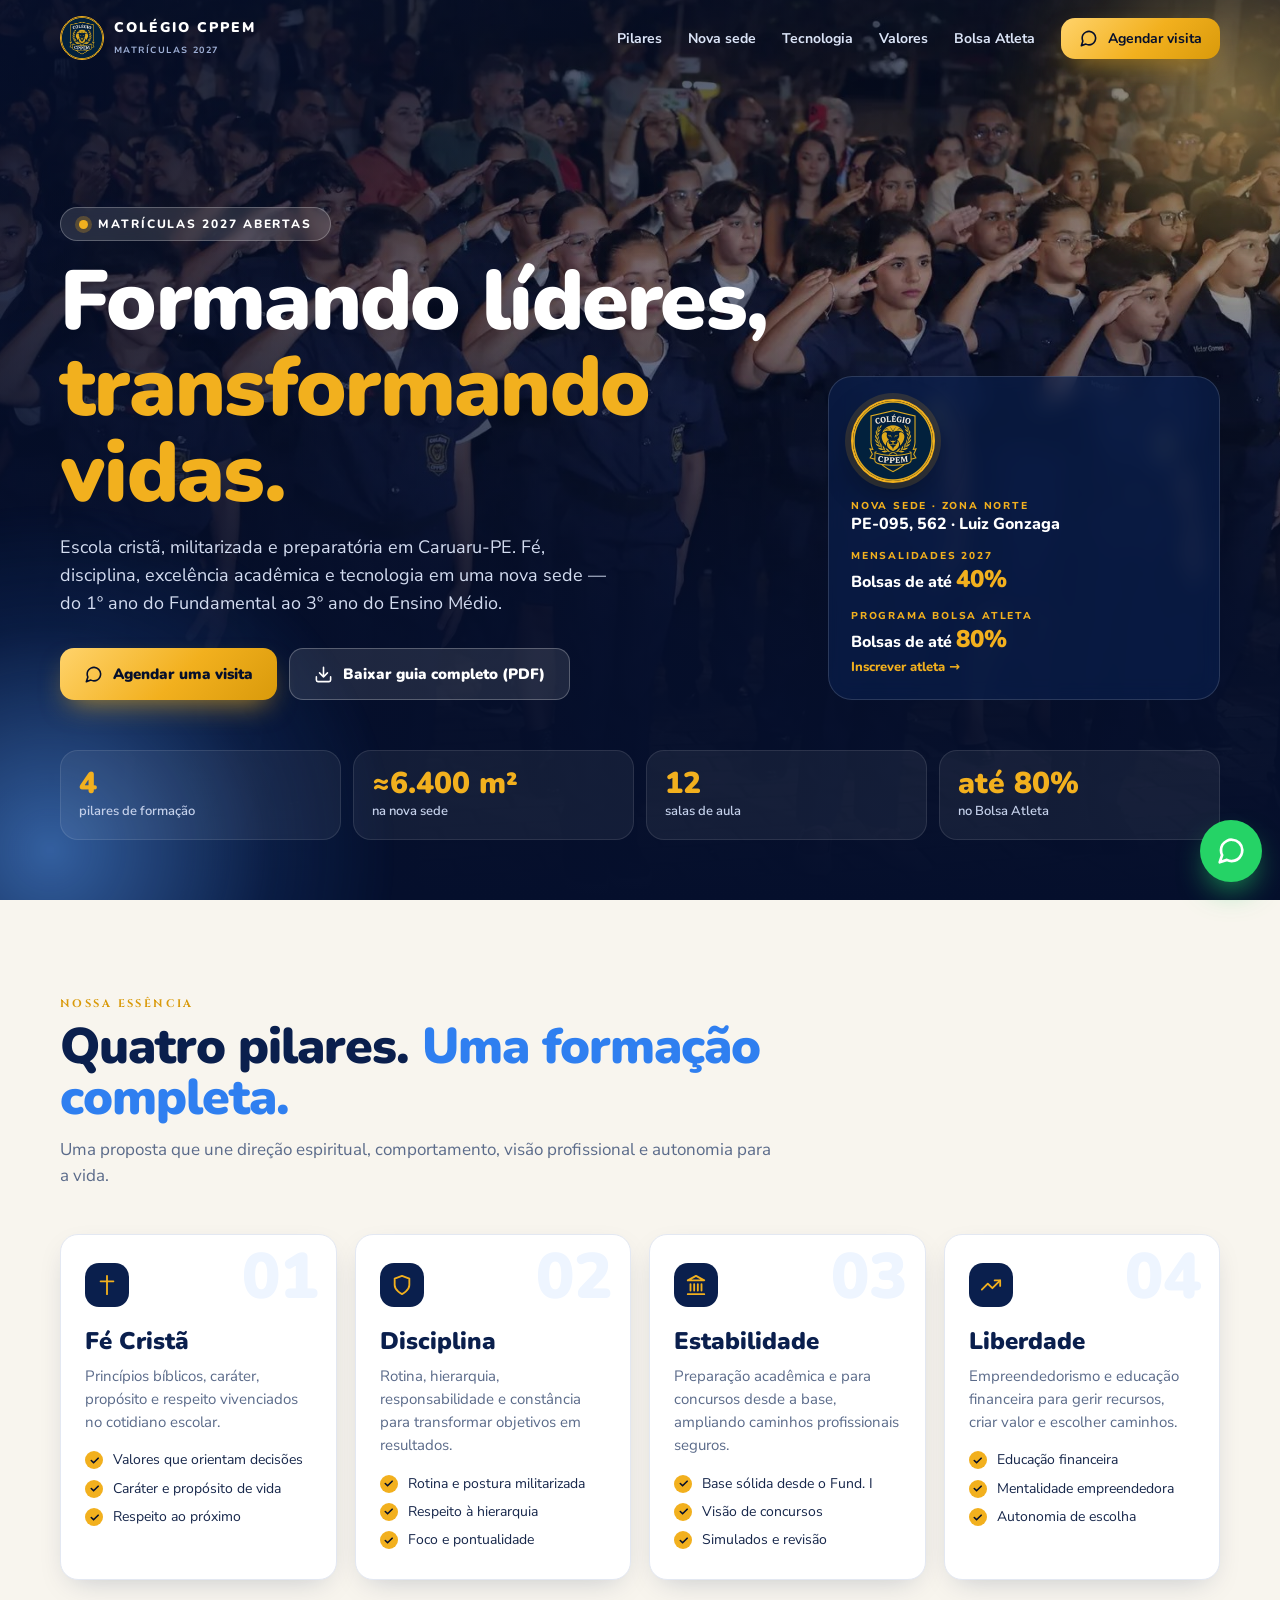
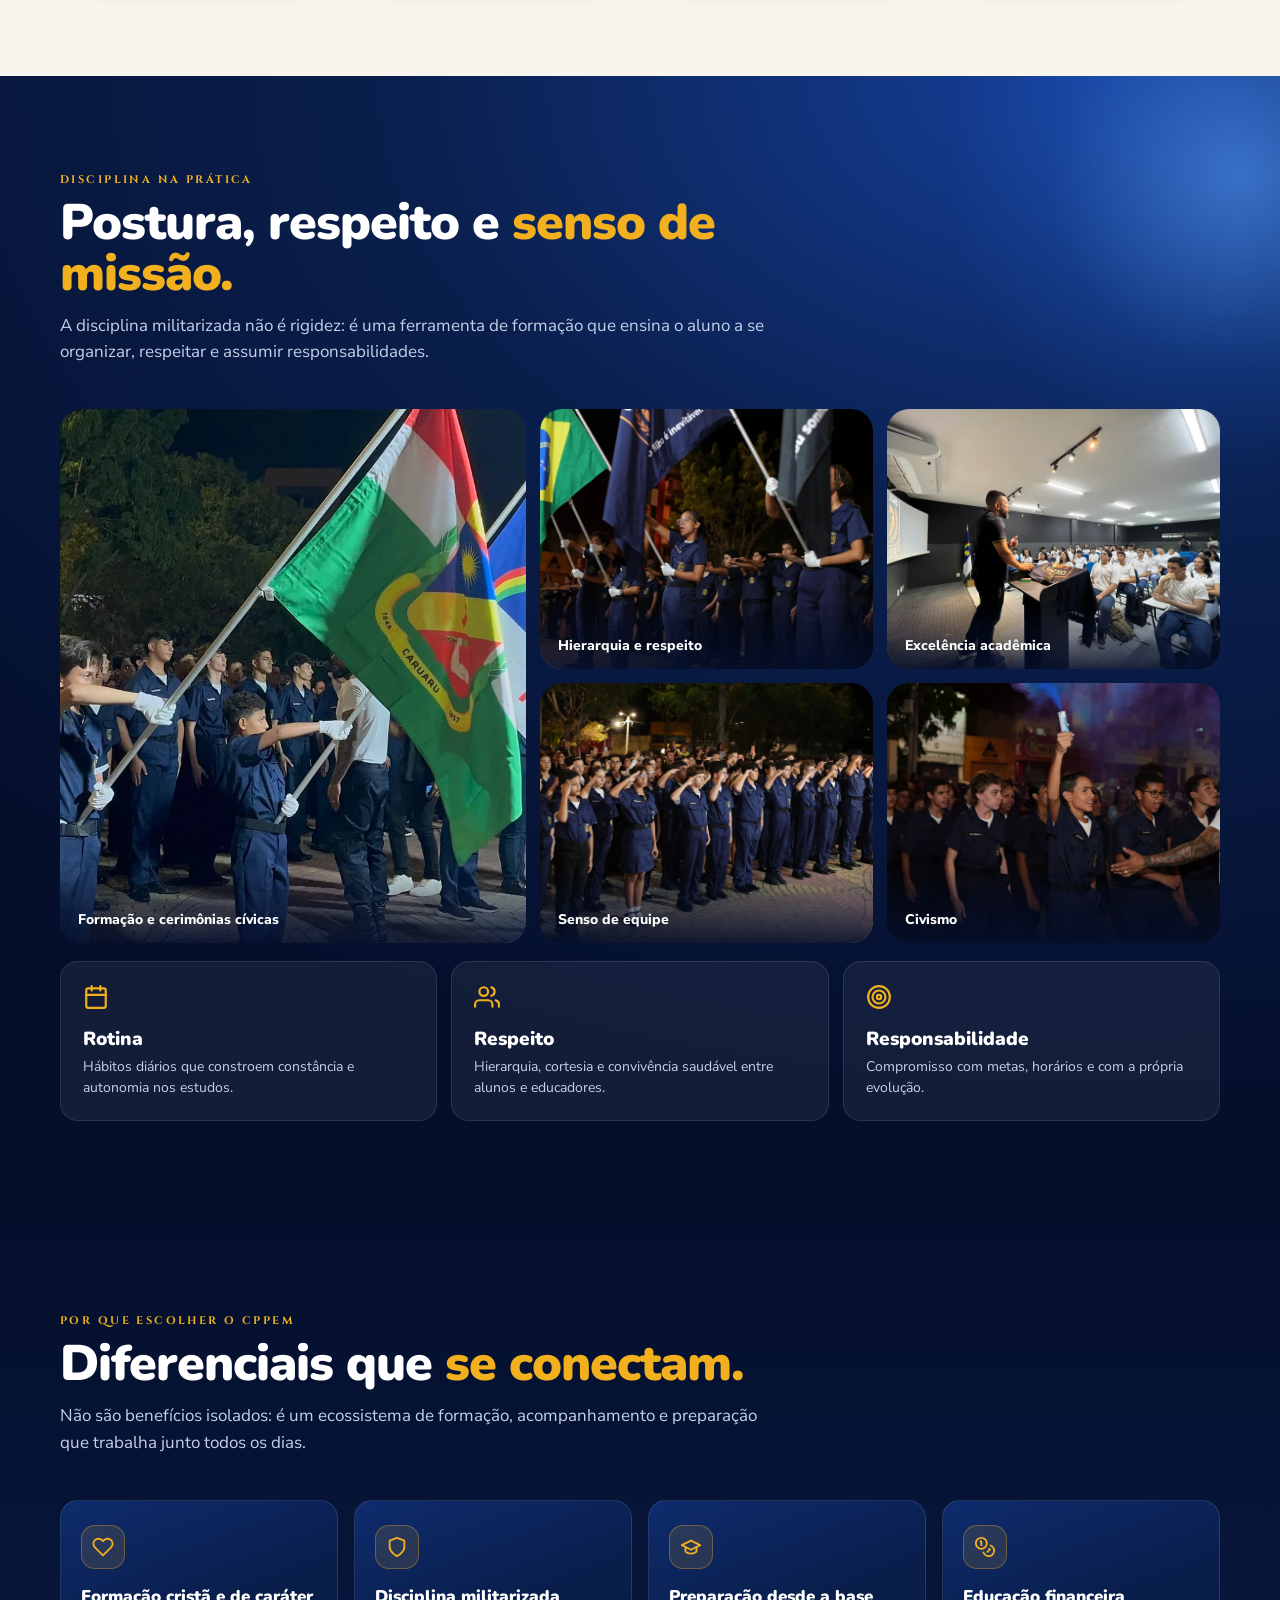
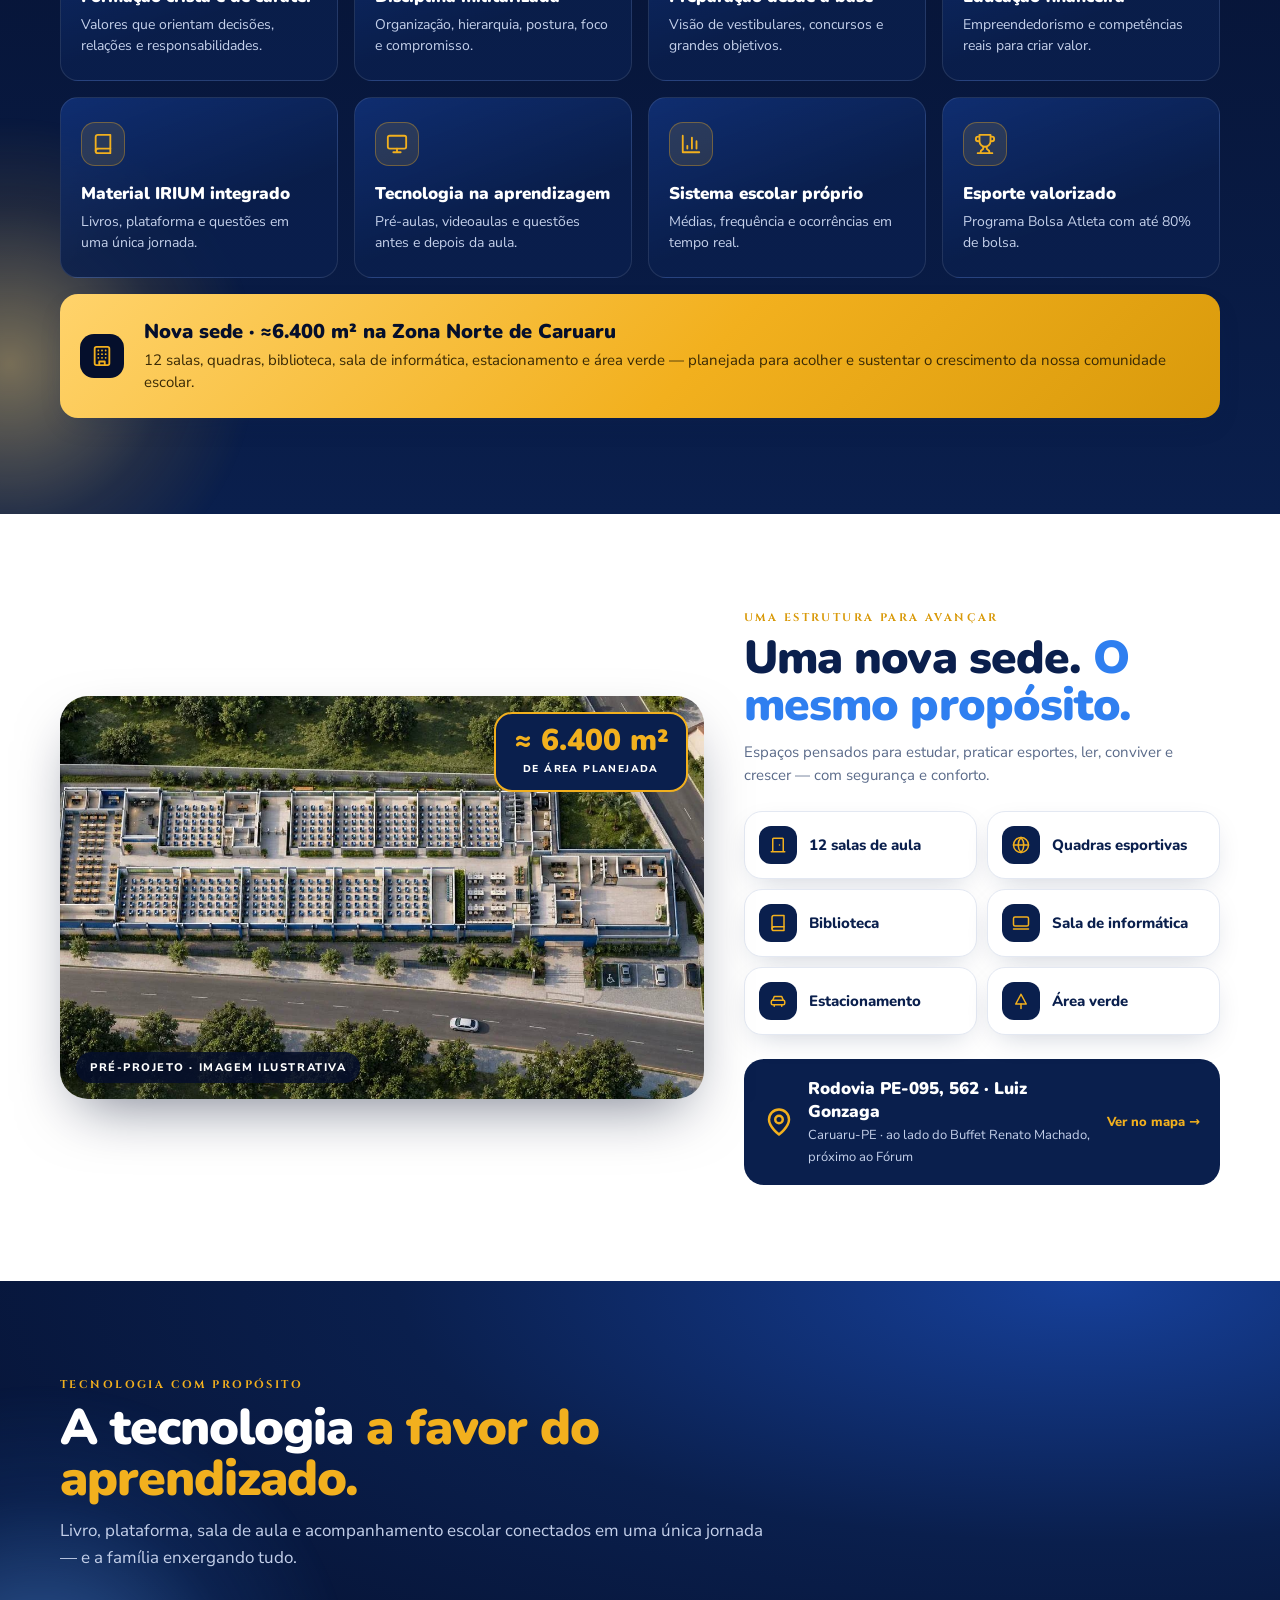
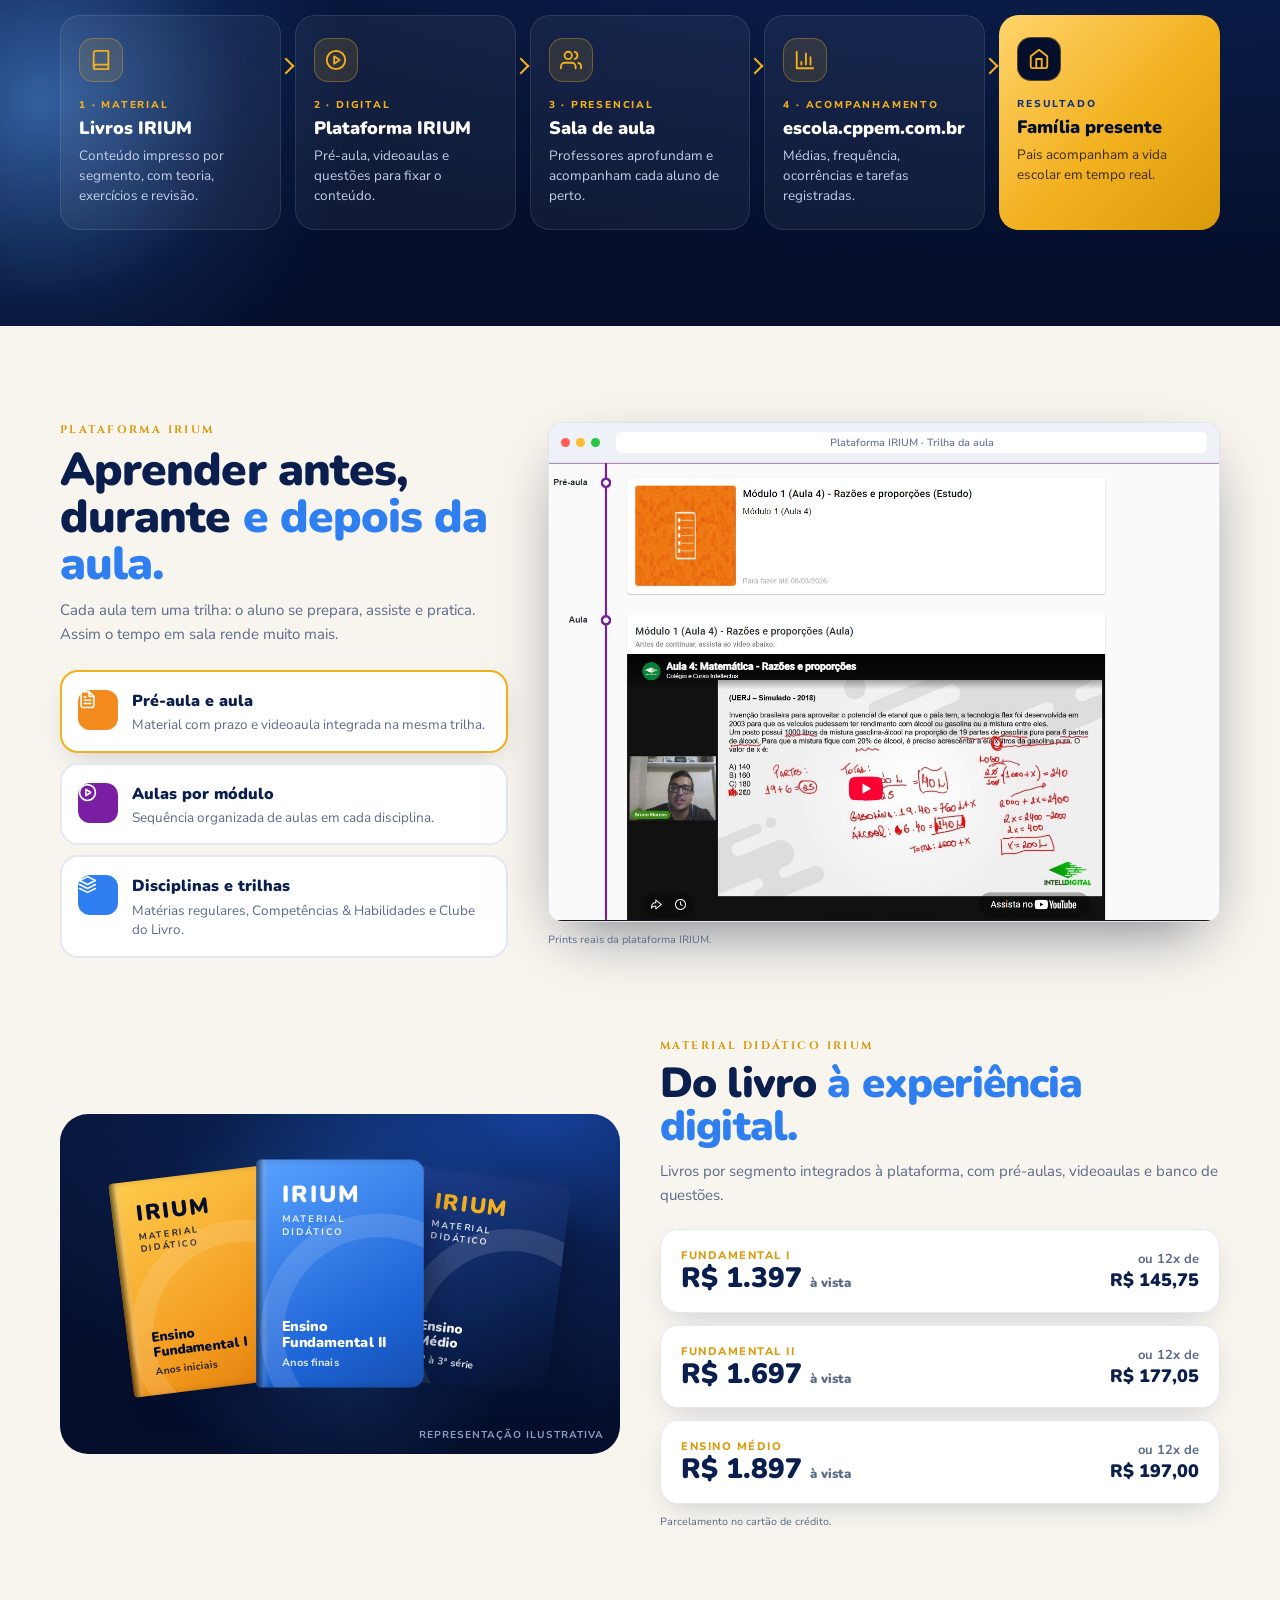
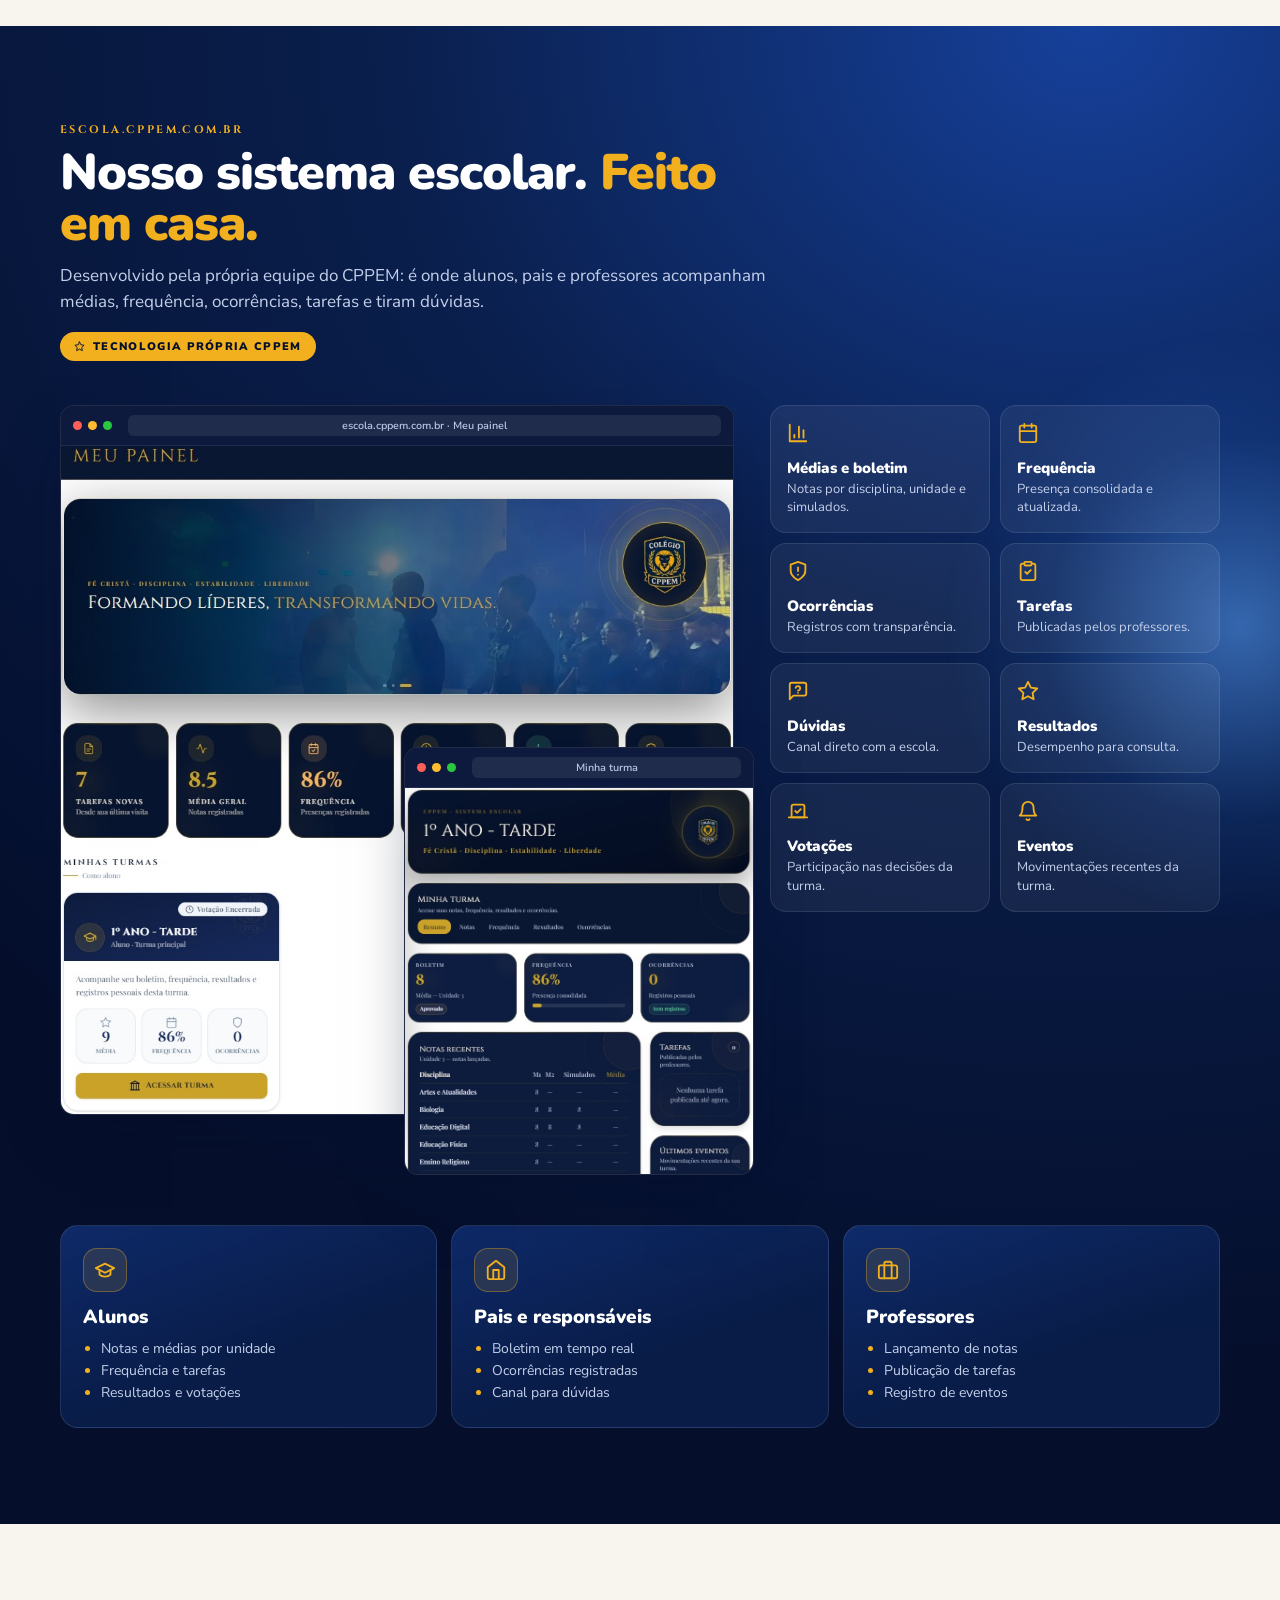
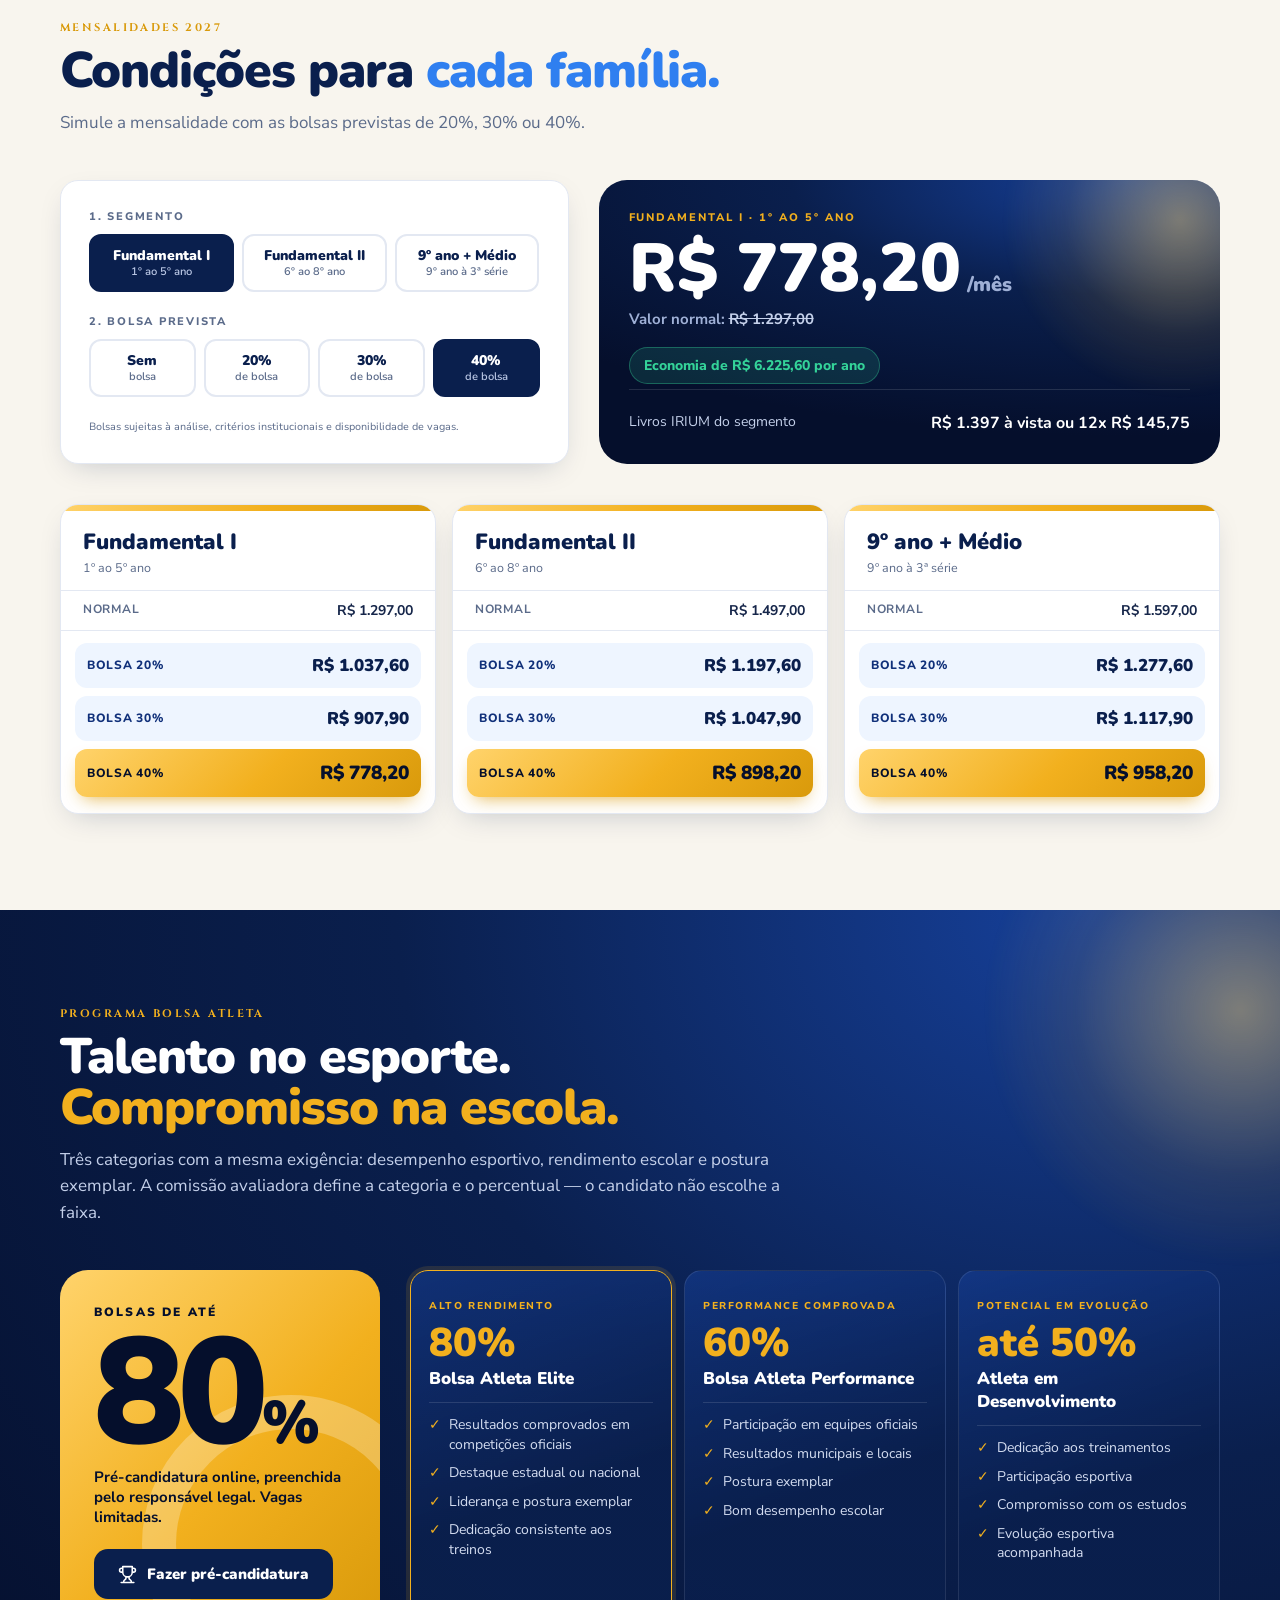
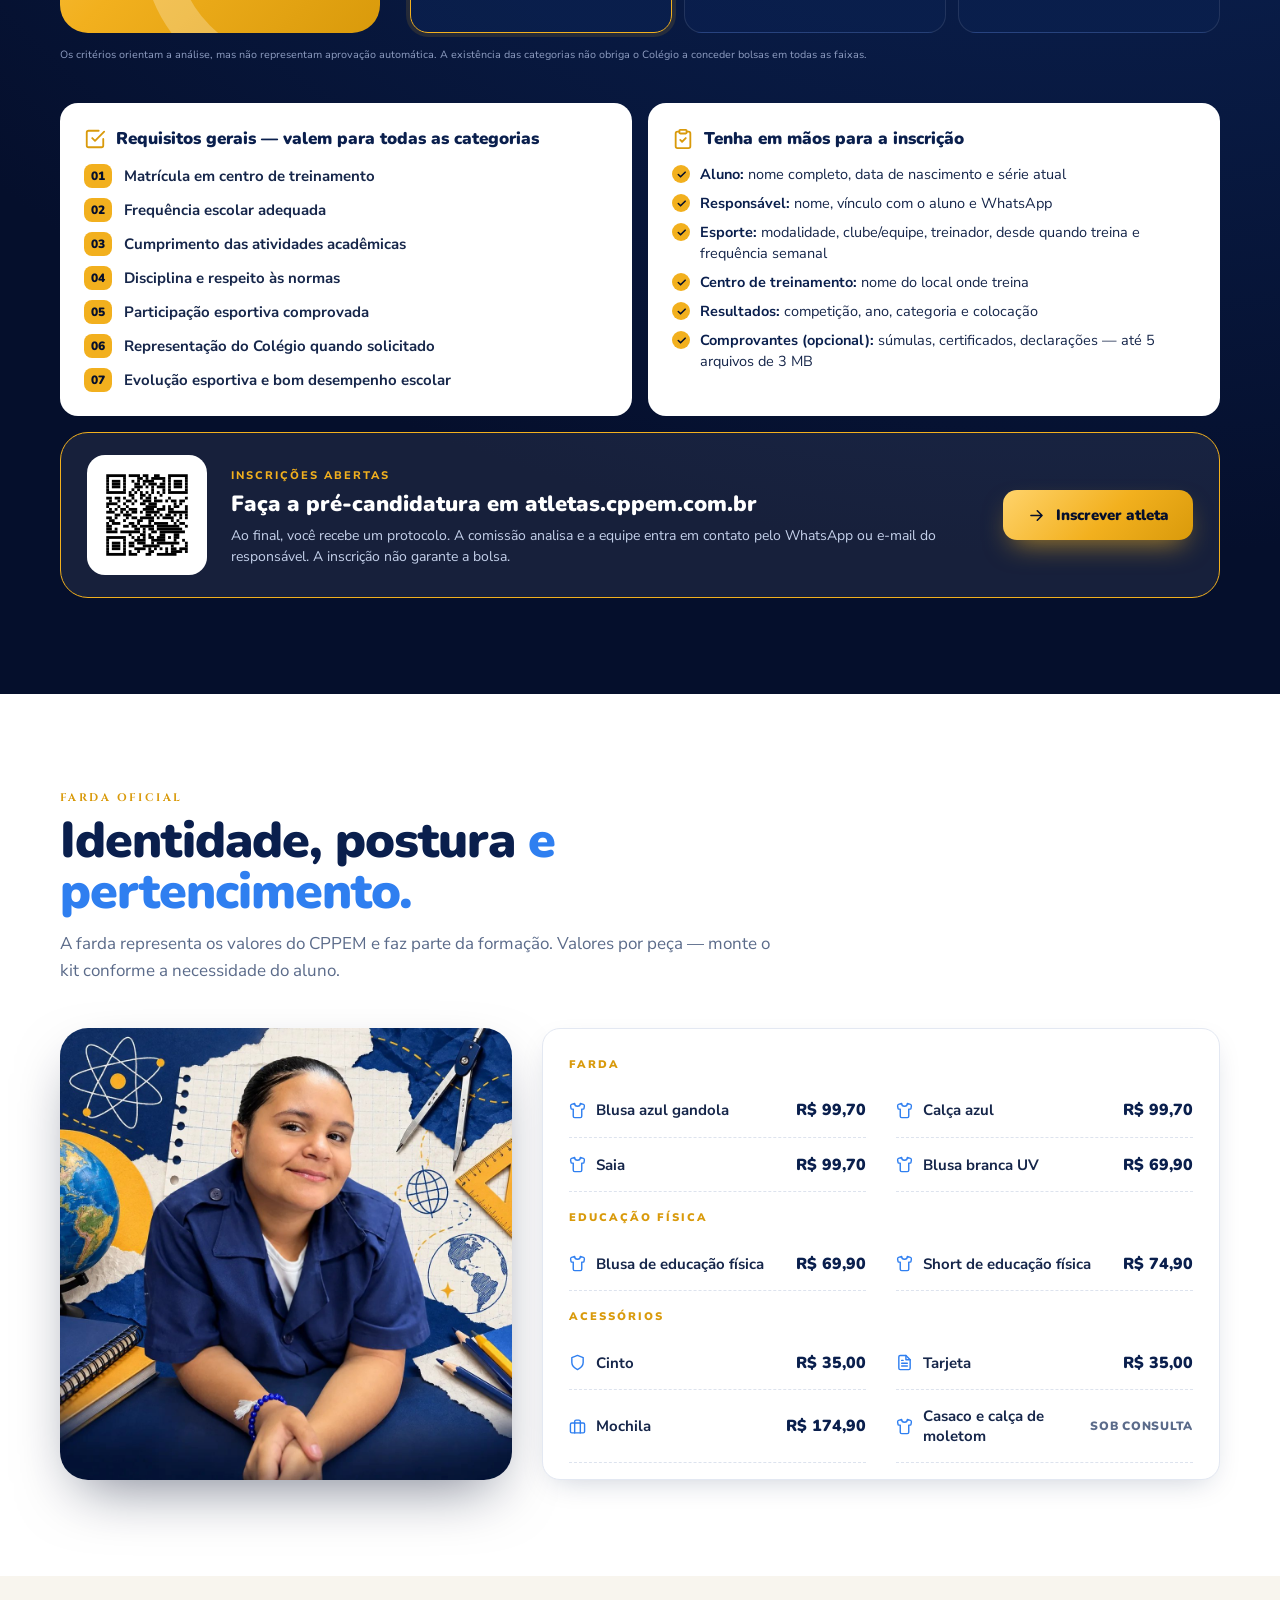
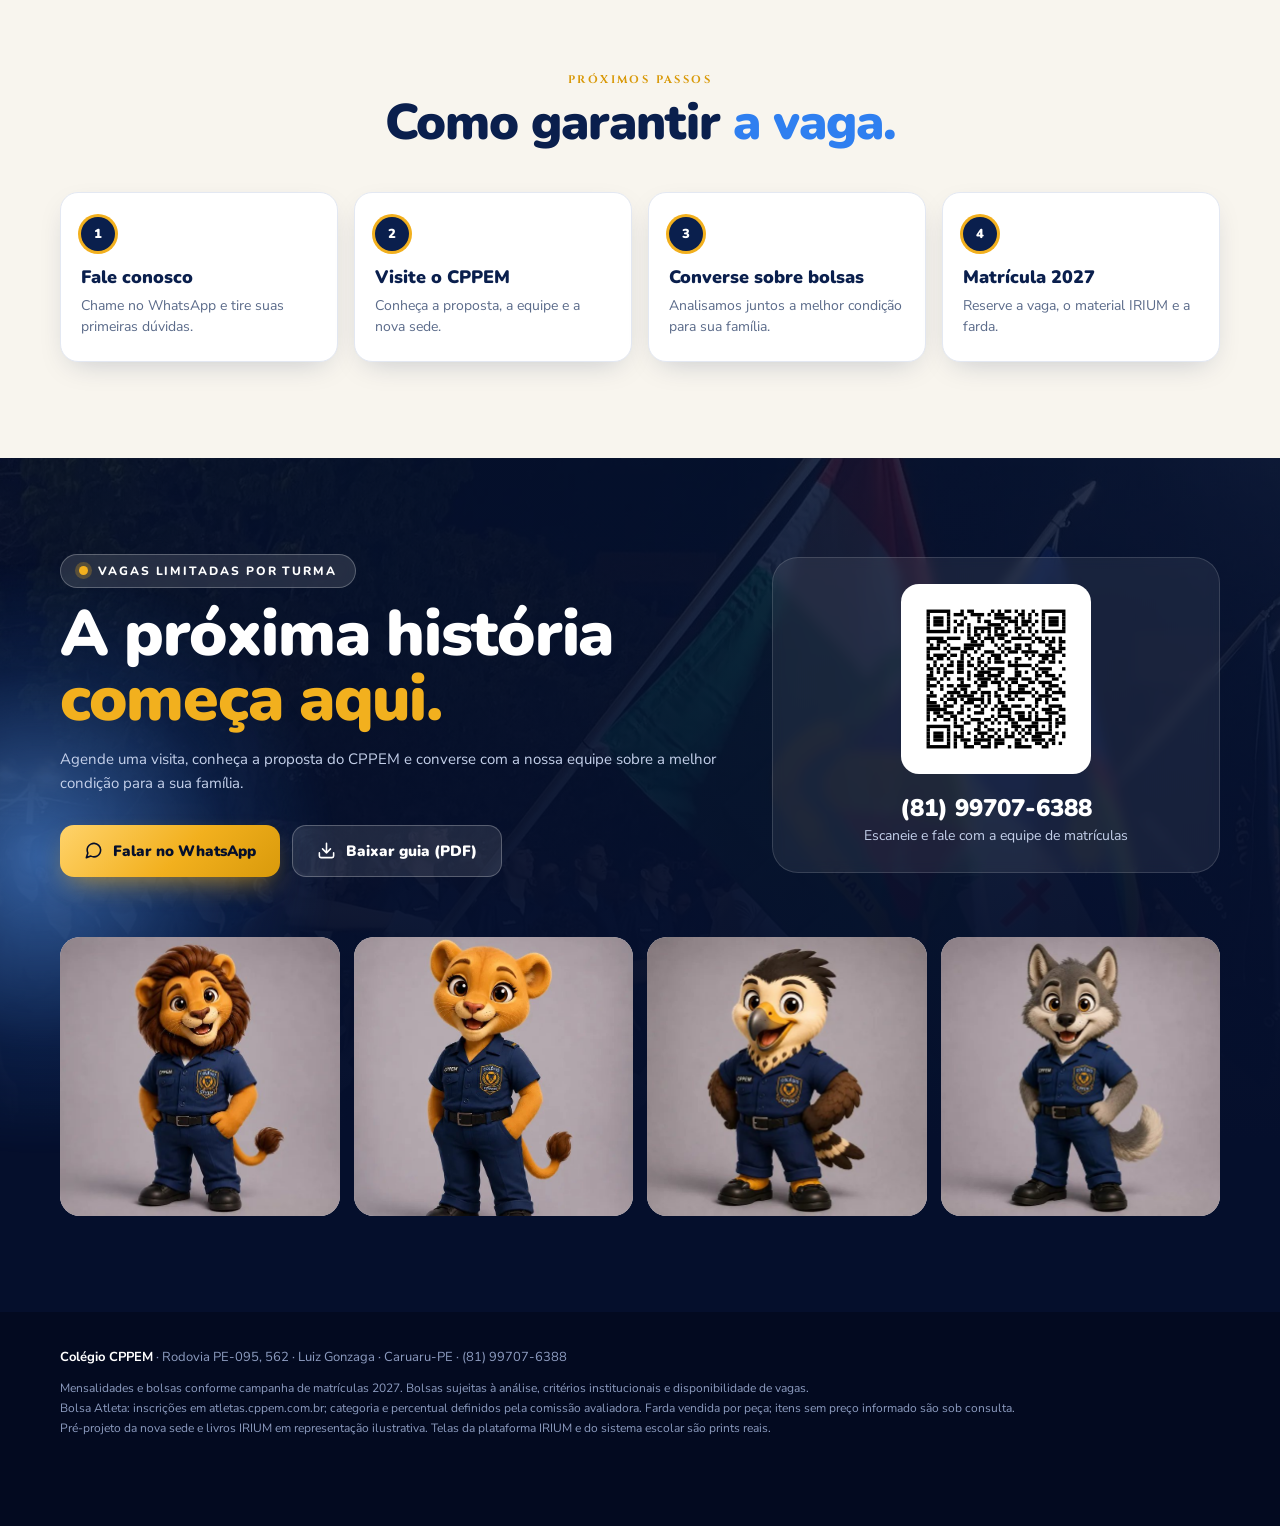
==== commit 86c8d3f5: "Bolsa Atleta: requisitos oficiais e link de inscrição - Requisitos por categoria e requisitos gerais" ====
--- a/index.html
+++ b/index.html
@@ -199,18 +199,40 @@
   .prices { display: grid; grid-template-columns: repeat(3, 1fr); gap: 16px; margin-top: 40px; }
 
   /* atleta */
-  .athlete { display: grid; grid-template-columns: .9fr 1.1fr; gap: 30px; align-items: stretch; }
+  .athlete { display: grid; grid-template-columns: 320px 1fr; gap: 30px; align-items: stretch; }
   .athlete-max { background: var(--gradient-gold); color: var(--navy-950); border-radius: var(--radius-lg); padding: 34px; position: relative; overflow: hidden; display: flex; flex-direction: column; justify-content: center; }
   .athlete-max::after { content: ""; position: absolute; right: -60px; bottom: -60px; width: 230px; height: 230px; border-radius: 50%; border: 34px solid rgba(255, 255, 255, .25); }
   .athlete-max small { font-size: 12px; letter-spacing: .18em; font-weight: 900; text-transform: uppercase; }
   .athlete-max .huge { font-family: var(--font-display); font-weight: 900; font-size: clamp(90px, 14vw, 150px); line-height: .85; letter-spacing: -.04em; margin: 10px 0; }
   .athlete-max .huge span { font-size: .4em; }
   .athlete-max p { font-weight: 700; font-size: 15px; max-width: 320px; position: relative; z-index: 1; }
-  .tiers { display: grid; gap: 12px; }
-  .tier { display: grid; grid-template-columns: 120px 1fr; gap: 18px; align-items: center; padding: 22px; }
-  .tier .pct { font-family: var(--font-display); font-weight: 900; font-size: 36px; color: var(--gold); line-height: 1; }
-  .tier b { font-family: var(--font-display); font-weight: 900; font-size: 19px; display: block; }
-  .tier p { font-size: 14px; color: #c4d0ea; }
+
+
+  .athlete-cta { margin-top: 22px; align-self: flex-start; position: relative; z-index: 1; }
+  .tier-cards { display: grid; grid-template-columns: repeat(3, 1fr); gap: 12px; }
+  .tier-card { padding: 22px 18px; }
+  .tier-card.elite { border: 1.5px solid var(--gold); box-shadow: 0 0 0 4px rgba(242, 176, 30, .12); }
+  .tier-kicker { font-size: 10px; letter-spacing: .16em; font-weight: 800; color: var(--gold); text-transform: uppercase; }
+  .tier-pct { font-family: var(--font-display); font-weight: 900; font-size: 40px; color: var(--gold); line-height: 1; margin: 8px 0 4px; }
+  .tier-card b { display: block; font-family: var(--font-display); font-weight: 900; font-size: 17px; margin-bottom: 12px; }
+  .tier-card ul { list-style: none; display: grid; gap: 9px; border-top: 1px solid rgba(255, 255, 255, .12); padding-top: 12px; }
+  .tier-card li { font-size: 14px; line-height: 1.4; color: #d3dcf0; padding-left: 20px; position: relative; }
+  .tier-card li::before { content: "✓"; position: absolute; left: 0; color: var(--gold); font-weight: 900; }
+  .athlete-apply { display: grid; grid-template-columns: 1fr 1fr; gap: 16px; margin-top: 40px; }
+  .gen-req, .prep { background: var(--white); color: var(--ink); border-radius: var(--radius); padding: 24px; }
+  .gen-title { display: flex; align-items: center; gap: 10px; font-family: var(--font-display); font-weight: 900; font-size: 17px; color: var(--navy-900); margin-bottom: 14px; }
+  .gen-title .icon { color: var(--gold-600); font-size: 22px; }
+  .gen-req ol { list-style: none; counter-reset: req; display: grid; gap: 10px; }
+  .gen-req li { counter-increment: req; display: flex; gap: 12px; align-items: center; font-size: 15px; font-weight: 700; }
+  .gen-req li::before { content: counter(req, decimal-leading-zero); font-family: var(--font-display); font-weight: 900; font-size: 12px; color: var(--navy-950); background: var(--gold); border-radius: 8px; padding: 4px 7px; }
+  .prep .check-list li { font-size: 14.5px; }
+  .prep .check-list b { color: var(--navy-900); }
+  .apply-banner { margin-top: 16px; display: flex; align-items: center; gap: 24px; padding: 22px 26px; border-radius: var(--radius-lg); background: rgba(255, 255, 255, .07); border: 1.5px solid var(--gold); }
+  .apply-banner .qr { width: 120px; padding: 8px; flex-shrink: 0; }
+  .apply-text small { font-size: 11px; letter-spacing: .18em; font-weight: 800; color: var(--gold); text-transform: uppercase; }
+  .apply-text b { display: block; font-family: var(--font-display); font-weight: 900; font-size: 22px; margin: 4px 0 6px; }
+  .apply-text p { font-size: 14px; color: #c4d0ea; line-height: 1.5; }
+  .apply-banner .btn { margin-left: auto; flex-shrink: 0; }
 
   /* farda */
   .uniform { display: grid; grid-template-columns: .8fr 1.2fr; gap: 30px; align-items: stretch; }
@@ -259,7 +281,8 @@
     .diff.wide { grid-column: span 2; }
     .eco { grid-template-columns: 1fr; }
     .eco-step:not(:last-child)::after { right: auto; left: 40px; top: auto; bottom: -11px; transform: rotate(135deg); }
-    .irium, .system, .campus, .sim, .athlete, .uniform, .final-grid, .books-row, .hero-grid { grid-template-columns: 1fr; }
+    .irium, .system, .campus, .sim, .athlete, .uniform, .final-grid, .books-row, .hero-grid, .athlete-apply { grid-template-columns: 1fr; }
+    .tier-cards { grid-template-columns: repeat(3, 1fr); }
     .system-shots .browser + .browser { position: static; width: 100%; margin-top: 14px; }
     .audiences { margin-top: 30px; }
     .hero-card { display: none; }
@@ -276,6 +299,9 @@
     .gallery { grid-template-columns: 1fr 1fr; grid-template-rows: 220px 160px 160px; }
     .gallery figure:first-child { grid-column: span 2; grid-row: auto; }
     .uniform-list { grid-template-columns: 1fr; }
+    .tier-cards { grid-template-columns: 1fr; }
+    .apply-banner { flex-direction: column; align-items: flex-start; }
+    .apply-banner .btn { margin-left: 0; }
     .features, .amenities { grid-template-columns: 1fr 1fr; }
     .books-fan .book { width: 112px; height: 160px; padding: 12px 10px 12px 18px; }
     .books-fan .book .brand { font-size: 16px; }
@@ -287,7 +313,7 @@
     .hero-stats, .steps, .prices, .audiences, .values3, .features, .amenities, .mascots { grid-template-columns: 1fr 1fr; }
     .prices, .audiences, .values3 { grid-template-columns: 1fr; }
     .seg-options { grid-template-columns: 1fr; }
-    .tier { grid-template-columns: 1fr; gap: 6px; }
+    .apply-banner .btn { width: 100%; }
     .book-price { flex-direction: column; align-items: flex-start; }
     .book-price .inst { text-align: left; }
     .hero-ctas .btn { width: 100%; }
@@ -333,7 +359,7 @@
         <dl>
           <div><dt>Nova sede · Zona Norte</dt><dd>PE-095, 562 · Luiz Gonzaga</dd></div>
           <div><dt>Mensalidades 2027</dt><dd>Bolsas de até <strong>40%</strong></dd></div>
-          <div><dt>Programa Bolsa Atleta</dt><dd>Bolsas de até <strong>80%</strong></dd></div>
+          <div><dt>Programa Bolsa Atleta</dt><dd>Bolsas de até <strong>80%</strong></dd><dd><a data-athletes href="#" style="color:var(--gold);font-size:13px">Inscrever atleta →</a></dd></div>
         </dl>
       </aside>
     </div>
@@ -571,15 +597,50 @@
     <div class="sec-head reveal">
       <p class="eyebrow">Programa Bolsa Atleta</p>
       <h2 class="title">Talento no esporte. <em>Compromisso na escola.</em></h2>
-      <p class="lead">Para alunos atletas que unem desempenho esportivo, rendimento escolar e postura exemplar.</p>
+      <p class="lead">Três categorias com a mesma exigência: desempenho esportivo, rendimento escolar e postura exemplar. A comissão avaliadora define a categoria e o percentual — o candidato não escolhe a faixa.</p>
     </div>
     <div class="athlete">
-      <div class="athlete-max reveal"><small>Bolsas de até</small><p class="huge">80<span>%</span></p><p>Percentual definido pela comissão avaliadora conforme a categoria do atleta.</p></div>
-      <div class="tiers">
-        <div class="card-dark tier reveal"><p class="pct">80%</p><div><b>Atleta Elite</b><p>Destaque esportivo de alto rendimento, com bom desempenho escolar e conduta exemplar.</p></div></div>
-        <div class="card-dark tier reveal"><p class="pct">60%</p><div><b>Atleta Performance</b><p>Resultados consistentes em competições e compromisso com os estudos.</p></div></div>
-        <div class="card-dark tier reveal"><p class="pct">até 50%</p><div><b>Atleta em Desenvolvimento</b><p>Jovens talentos em evolução, com dedicação ao esporte e à escola.</p></div></div>
-      </div>
+      <div class="athlete-max reveal"><small>Bolsas de até</small><p class="huge">80<span>%</span></p><p>Pré-candidatura online, preenchida pelo responsável legal. Vagas limitadas.</p>
+        <a class="btn btn-navy athlete-cta" data-athletes href="#"><svg class="icon"><use href="#i-trophy"/></svg>Fazer pré-candidatura</a></div>
+      <div class="tier-cards">
+        <article class="card-dark tier-card elite reveal"><span class="tier-kicker">Alto rendimento</span><p class="tier-pct">80%</p><b>Bolsa Atleta Elite</b>
+          <ul><li>Resultados comprovados em competições oficiais</li><li>Destaque estadual ou nacional</li><li>Liderança e postura exemplar</li><li>Dedicação consistente aos treinos</li></ul></article>
+        <article class="card-dark tier-card reveal"><span class="tier-kicker">Performance comprovada</span><p class="tier-pct">60%</p><b>Bolsa Atleta Performance</b>
+          <ul><li>Participação em equipes oficiais</li><li>Resultados municipais e locais</li><li>Postura exemplar</li><li>Bom desempenho escolar</li></ul></article>
+        <article class="card-dark tier-card reveal"><span class="tier-kicker">Potencial em evolução</span><p class="tier-pct">até 50%</p><b>Atleta em Desenvolvimento</b>
+          <ul><li>Dedicação aos treinamentos</li><li>Participação esportiva</li><li>Compromisso com os estudos</li><li>Evolução esportiva acompanhada</li></ul></article>
+      </div>
+    </div>
+    <p class="fine-print" style="margin-top:14px">Os critérios orientam a análise, mas não representam aprovação automática. A existência das categorias não obriga o Colégio a conceder bolsas em todas as faixas.</p>
+
+    <div class="athlete-apply">
+      <div class="gen-req reveal">
+        <p class="gen-title"><svg class="icon"><use href="#i-check-square"/></svg>Requisitos gerais — valem para todas as categorias</p>
+        <ol>
+          <li>Matrícula em centro de treinamento</li><li>Frequência escolar adequada</li><li>Cumprimento das atividades acadêmicas</li><li>Disciplina e respeito às normas</li><li>Participação esportiva comprovada</li><li>Representação do Colégio quando solicitado</li><li>Evolução esportiva e bom desempenho escolar</li>
+        </ol>
+      </div>
+      <div class="prep reveal">
+        <p class="gen-title"><svg class="icon"><use href="#i-clipboard"/></svg>Tenha em mãos para a inscrição</p>
+        <ul class="check-list">
+          <li><span><b>Aluno:</b> nome completo, data de nascimento e série atual</span></li>
+          <li><span><b>Responsável:</b> nome, vínculo com o aluno e WhatsApp</span></li>
+          <li><span><b>Esporte:</b> modalidade, clube/equipe, treinador, desde quando treina e frequência semanal</span></li>
+          <li><span><b>Centro de treinamento:</b> nome do local onde treina</span></li>
+          <li><span><b>Resultados:</b> competição, ano, categoria e colocação</span></li>
+          <li><span><b>Comprovantes (opcional):</b> súmulas, certificados, declarações — até 5 arquivos de 3 MB</span></li>
+        </ul>
+      </div>
+    </div>
+
+    <div class="apply-banner reveal">
+      <div class="qr"><img src="assets/img/qr-atletas.svg" alt="QR Code para a inscrição no Programa Bolsa Atleta"></div>
+      <div class="apply-text">
+        <small>Inscrições abertas</small>
+        <b>Faça a pré-candidatura em atletas.cppem.com.br</b>
+        <p>Ao final, você recebe um protocolo. A comissão analisa e a equipe entra em contato pelo WhatsApp ou e-mail do responsável. A inscrição não garante a bolsa.</p>
+      </div>
+      <a class="btn btn-gold" data-athletes href="#"><svg class="icon"><use href="#i-arrow"/></svg>Inscrever atleta</a>
     </div>
   </div>
 </section>
@@ -663,7 +724,7 @@
     <p><b style="color:#fff">Colégio CPPEM</b> · Rodovia PE-095, 562 · Luiz Gonzaga · Caruaru-PE · (81) 99707-6388</p>
     <ul>
       <li>Mensalidades e bolsas conforme campanha de matrículas 2027. Bolsas sujeitas à análise, critérios institucionais e disponibilidade de vagas.</li>
-      <li>O percentual da Bolsa Atleta é definido pela comissão avaliadora. Farda vendida por peça; itens sem preço informado são sob consulta.</li>
+      <li>Bolsa Atleta: inscrições em atletas.cppem.com.br; categoria e percentual definidos pela comissão avaliadora. Farda vendida por peça; itens sem preço informado são sob consulta.</li>
       <li>Pré-projeto da nova sede e livros IRIUM em representação ilustrativa. Telas da plataforma IRIUM e do sistema escolar são prints reais.</li>
     </ul>
   </div>
@@ -674,6 +735,7 @@
 <script>
   const WHATSAPP_NUMBER = "5581997076388";
   const WHATSAPP_MESSAGE = "Olá! Vi a página de Matrículas 2027 do CPPEM e quero agendar uma visita.";
+  const ATHLETES_APPLICATION_URL = "https://atletas.cppem.com.br/#inscricao";
   const SCHOLARSHIP_OPTIONS = [0, 20, 30, 40];
   const MONTHS_PER_YEAR = 12;
   const SEGMENTS = [
@@ -687,6 +749,12 @@
 
   document.querySelectorAll("[data-whatsapp]").forEach((link) => {
     link.href = `https://wa.me/${WHATSAPP_NUMBER}?text=${encodeURIComponent(WHATSAPP_MESSAGE)}`;
+    link.target = "_blank";
+    link.rel = "noopener";
+  });
+
+  document.querySelectorAll("[data-athletes]").forEach((link) => {
+    link.href = ATHLETES_APPLICATION_URL;
     link.target = "_blank";
     link.rel = "noopener";
   });
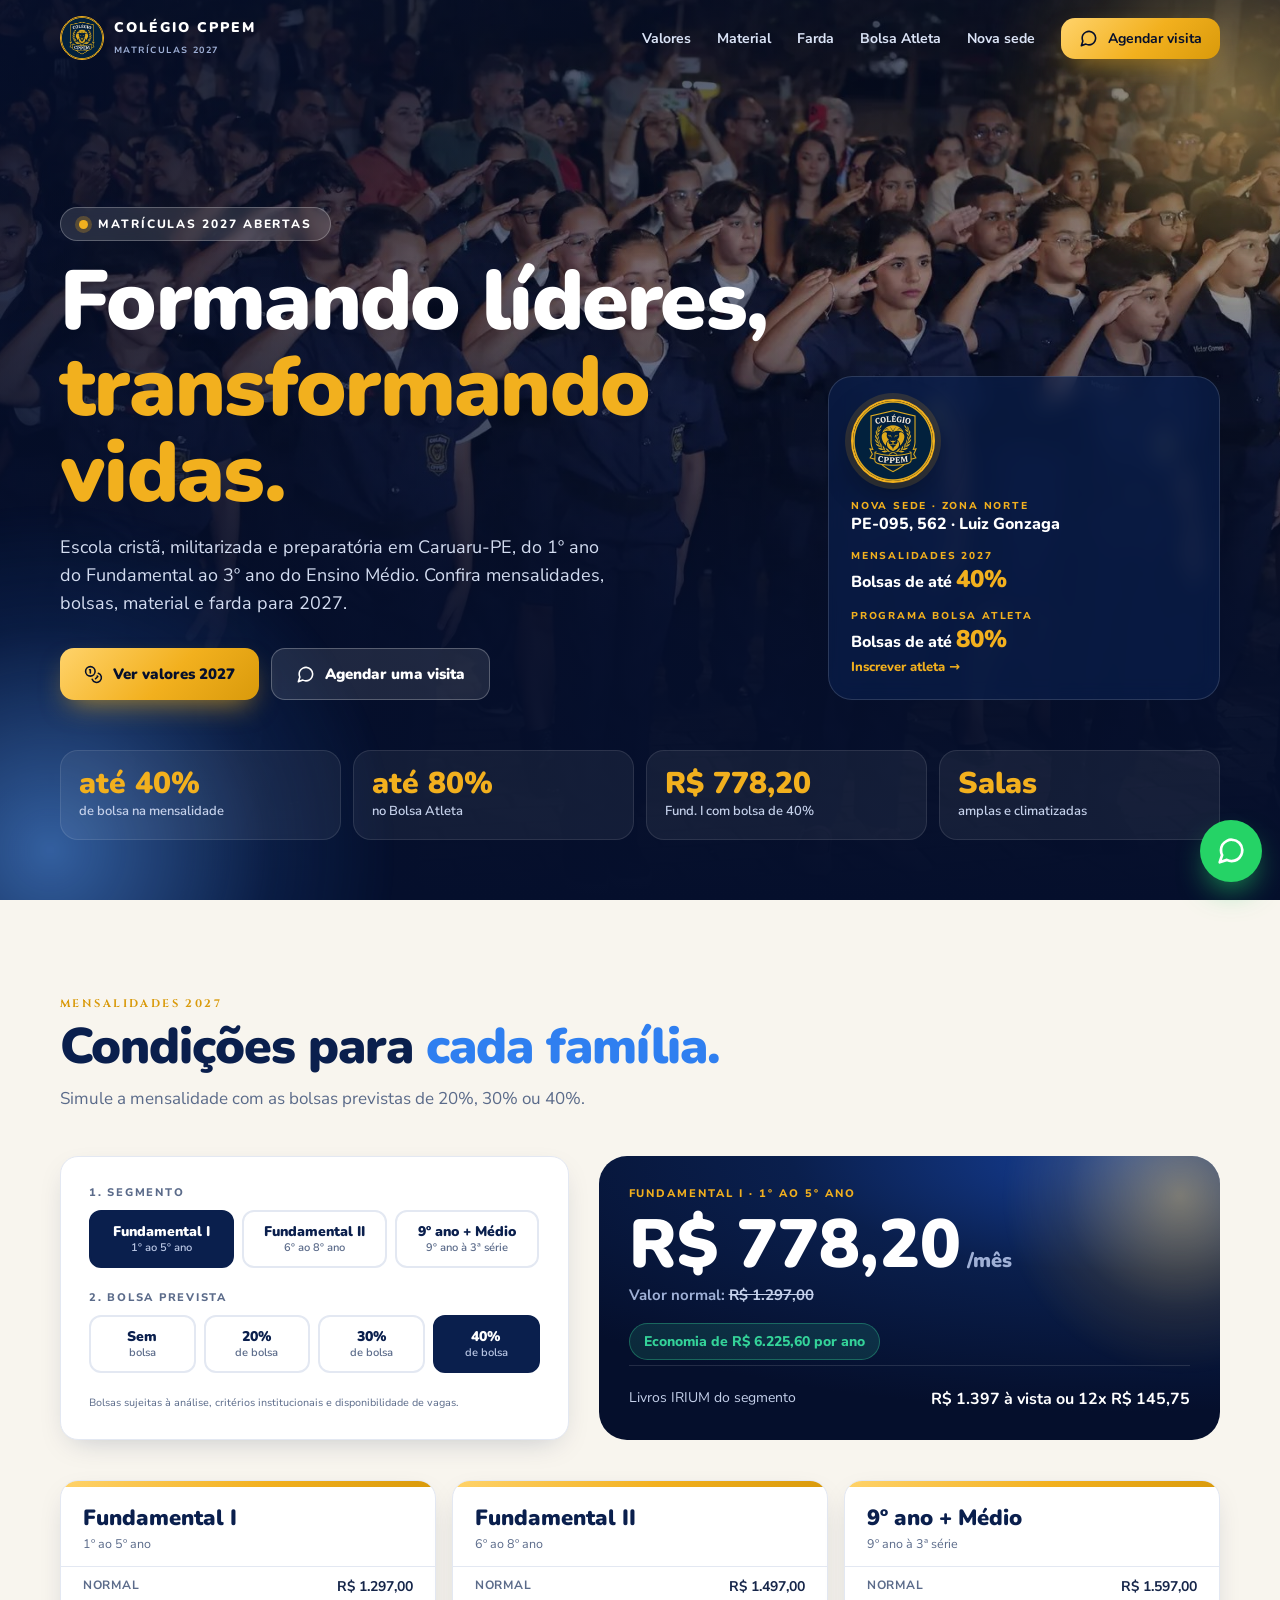
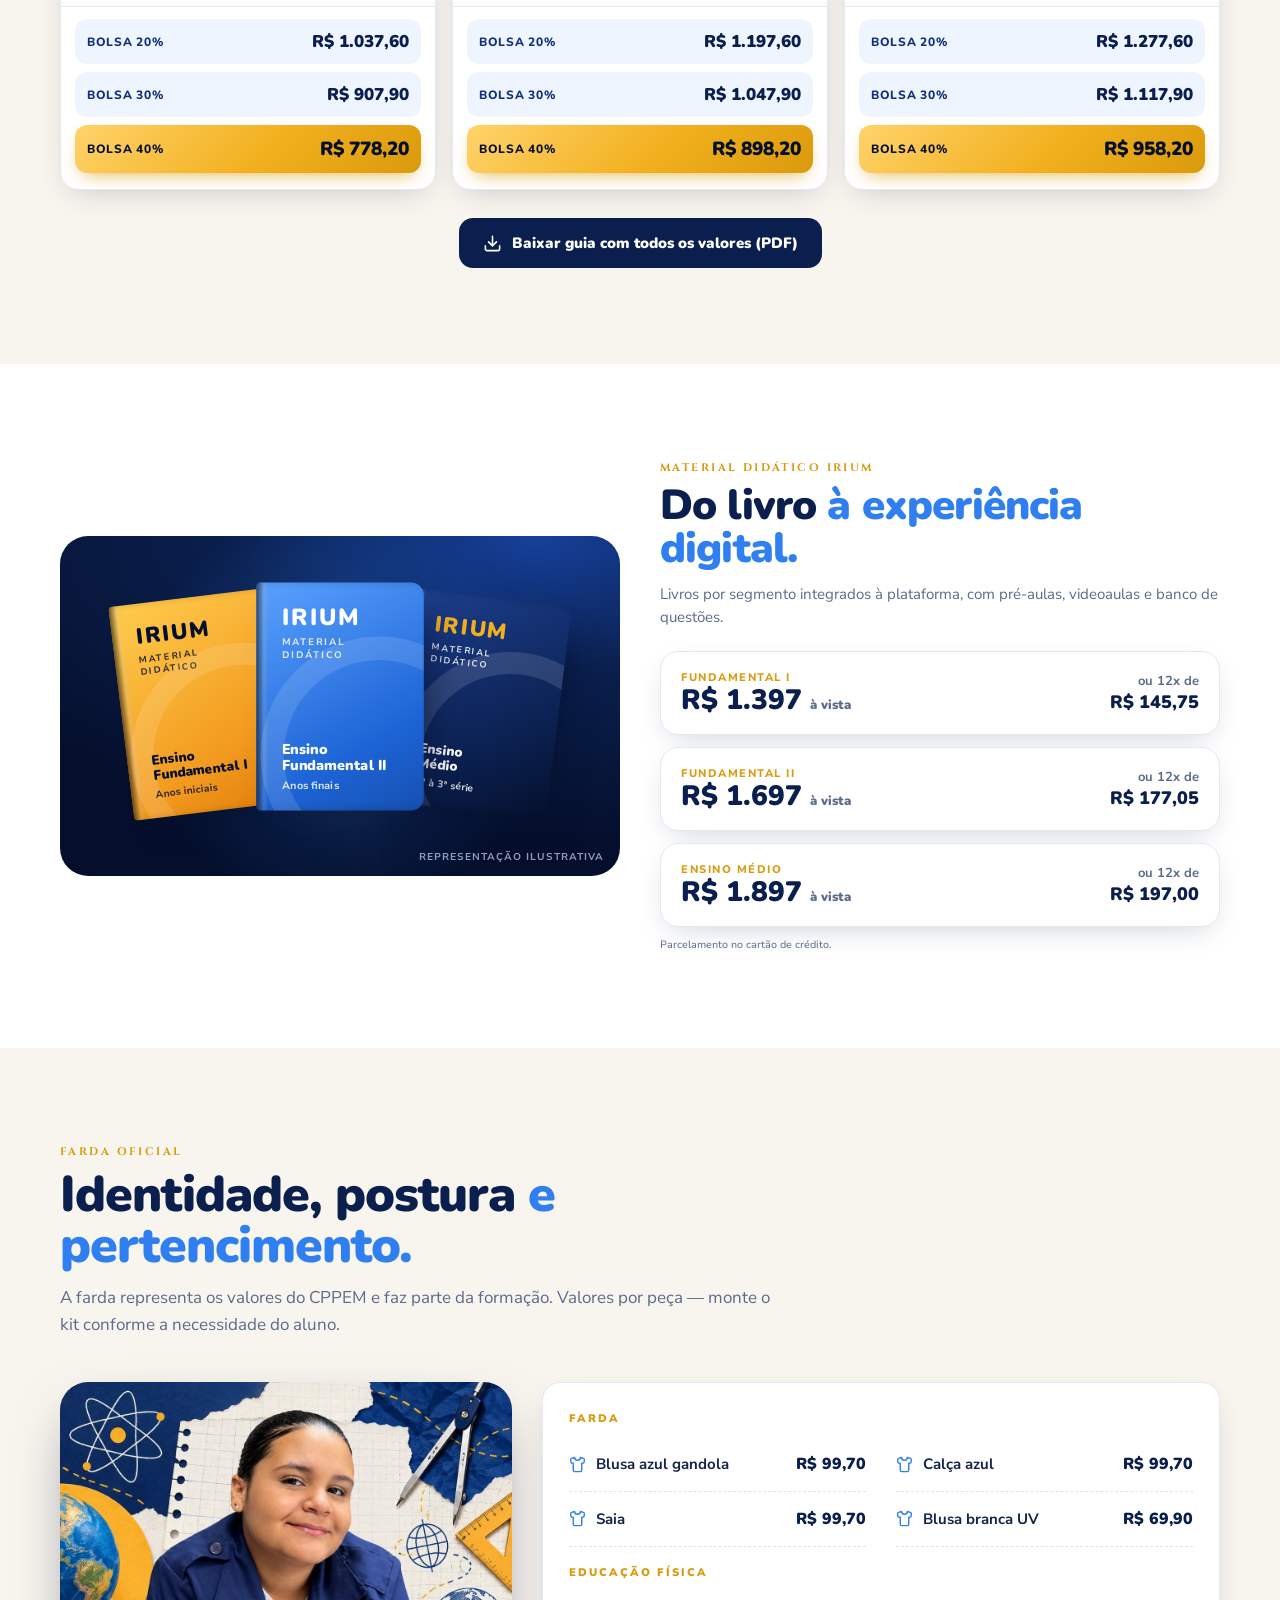
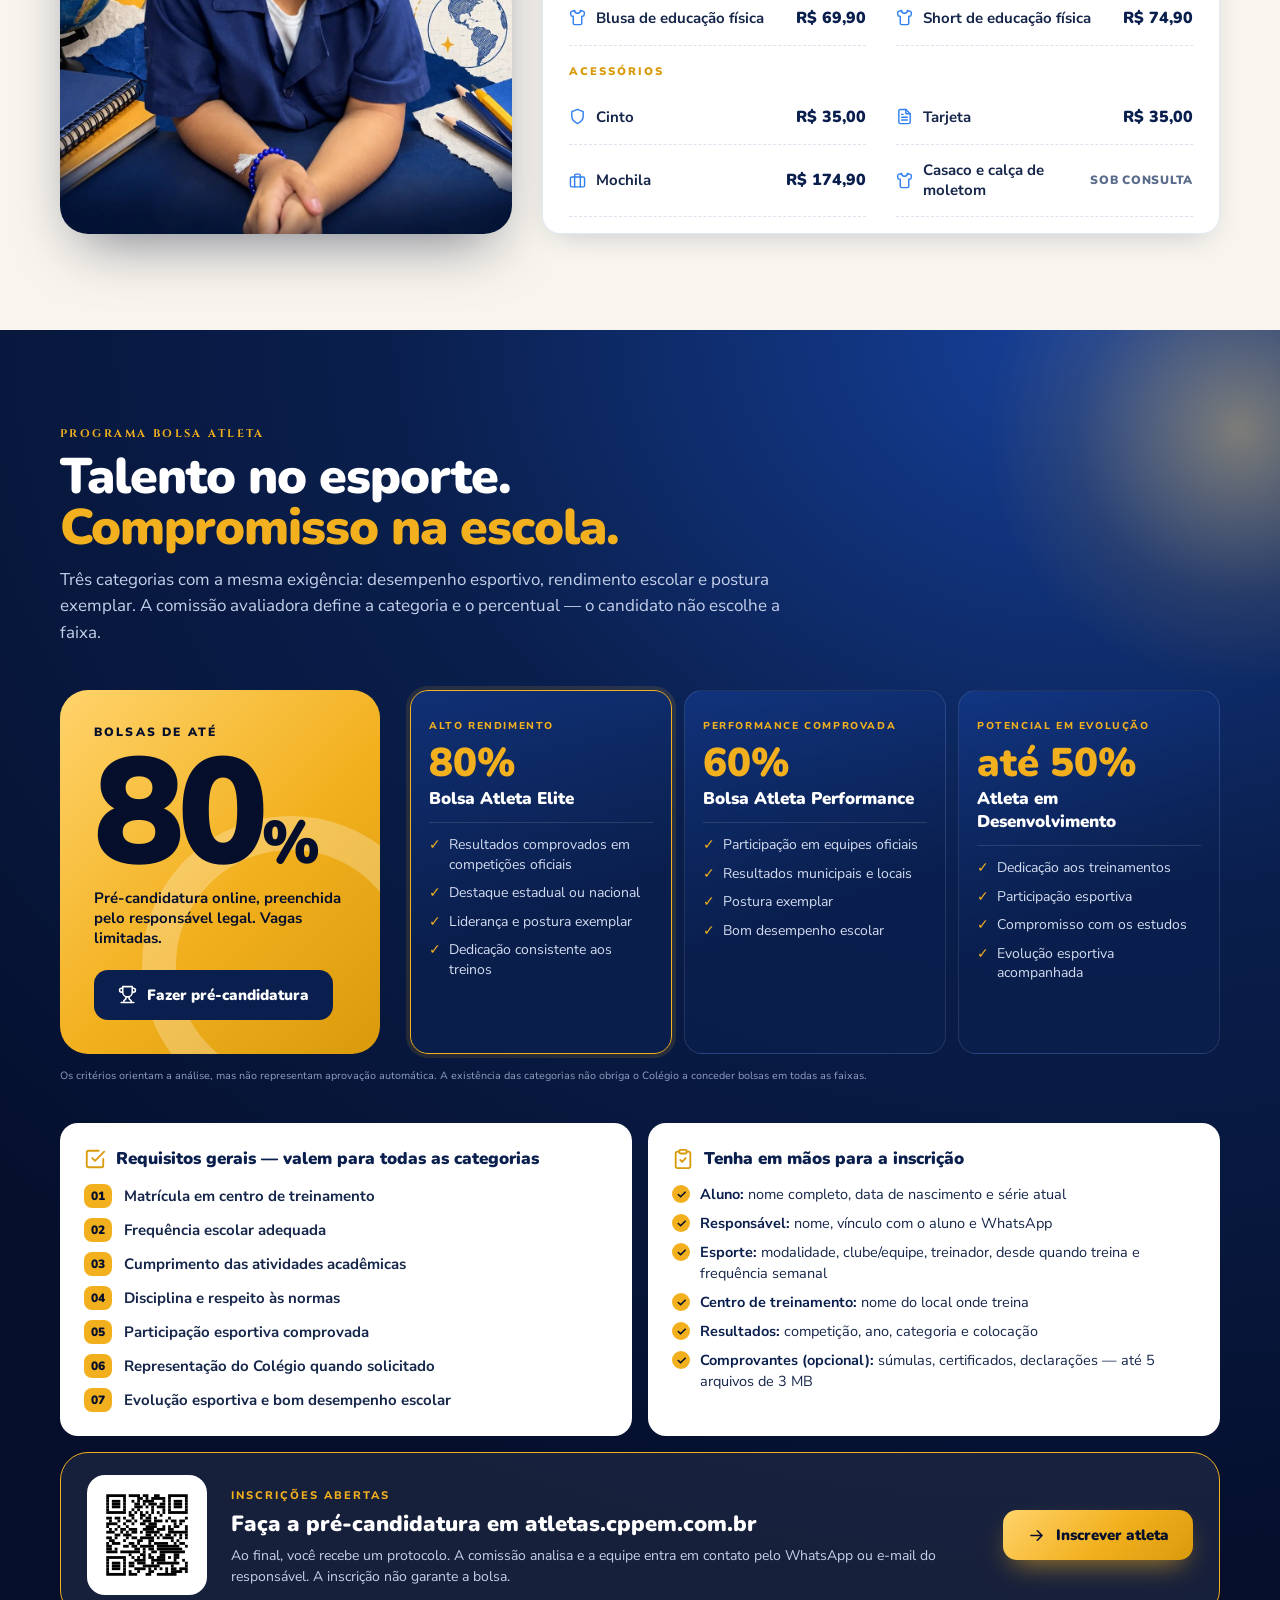
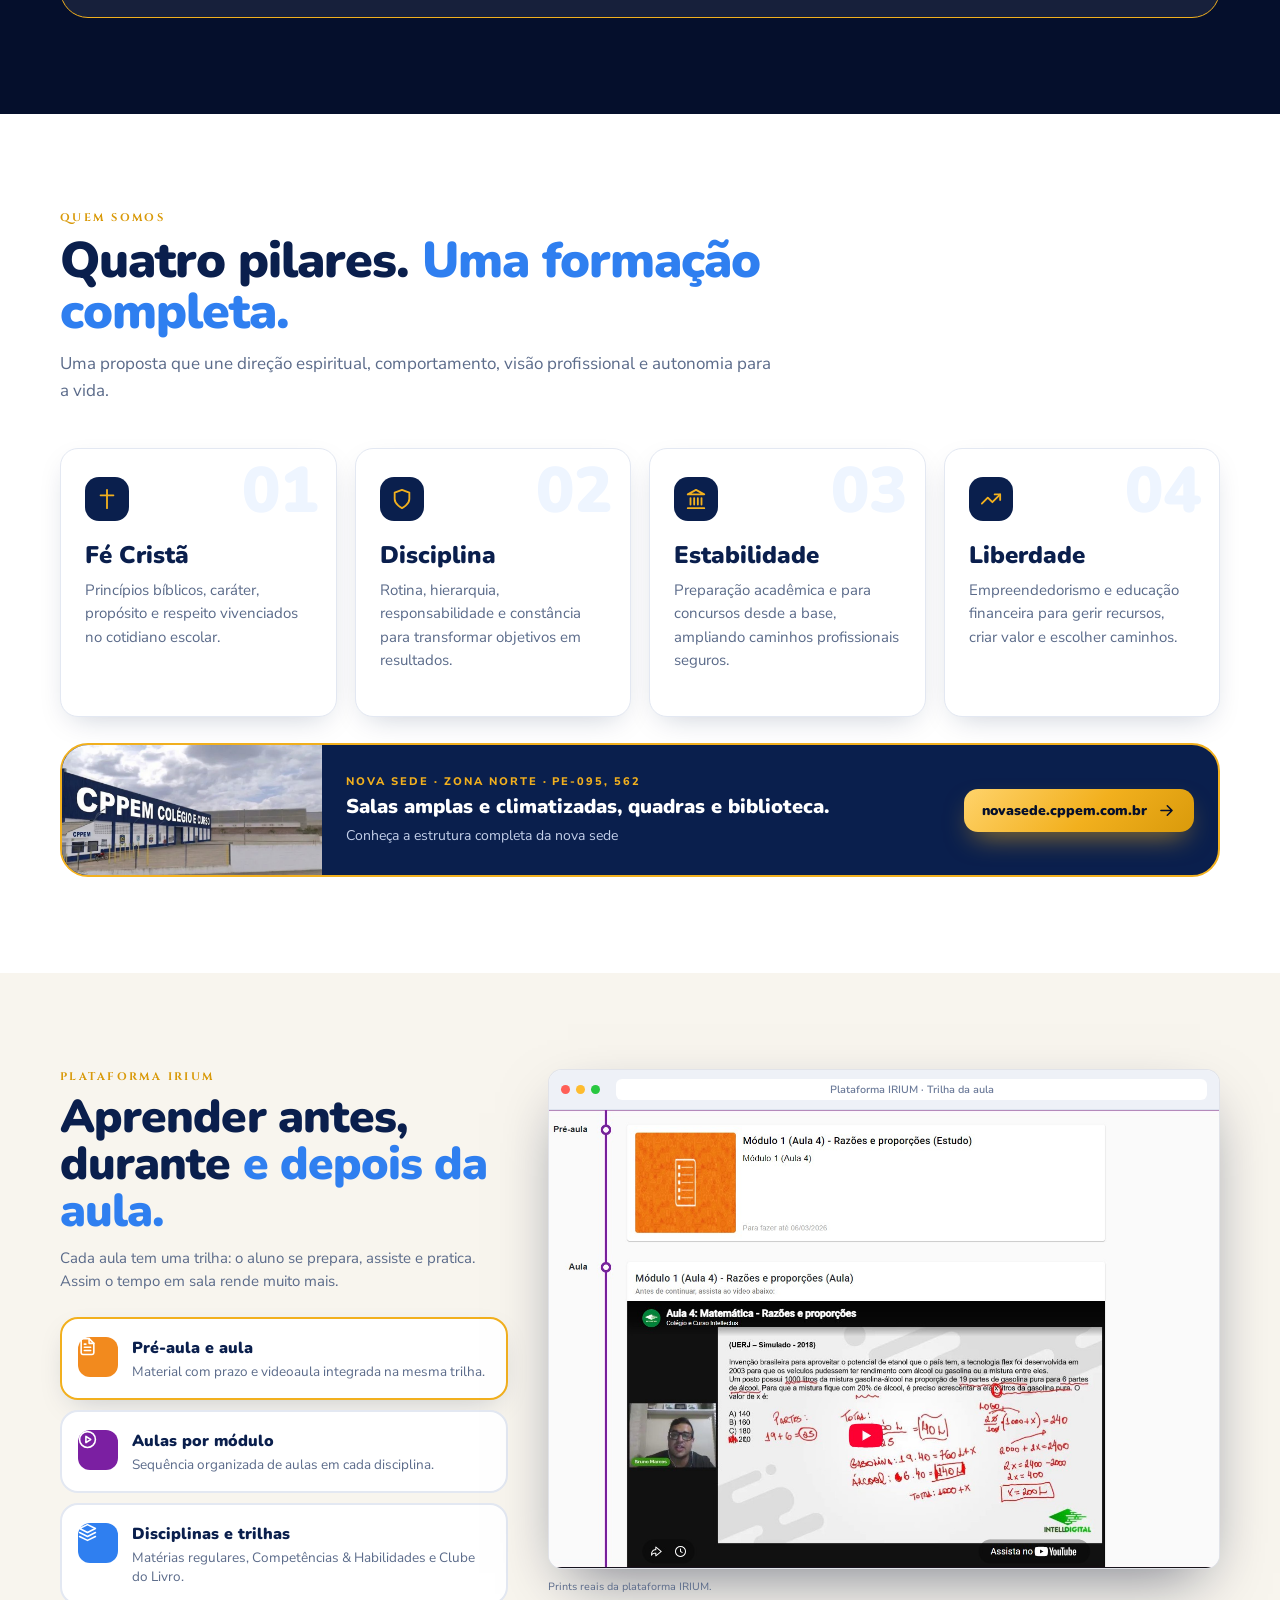
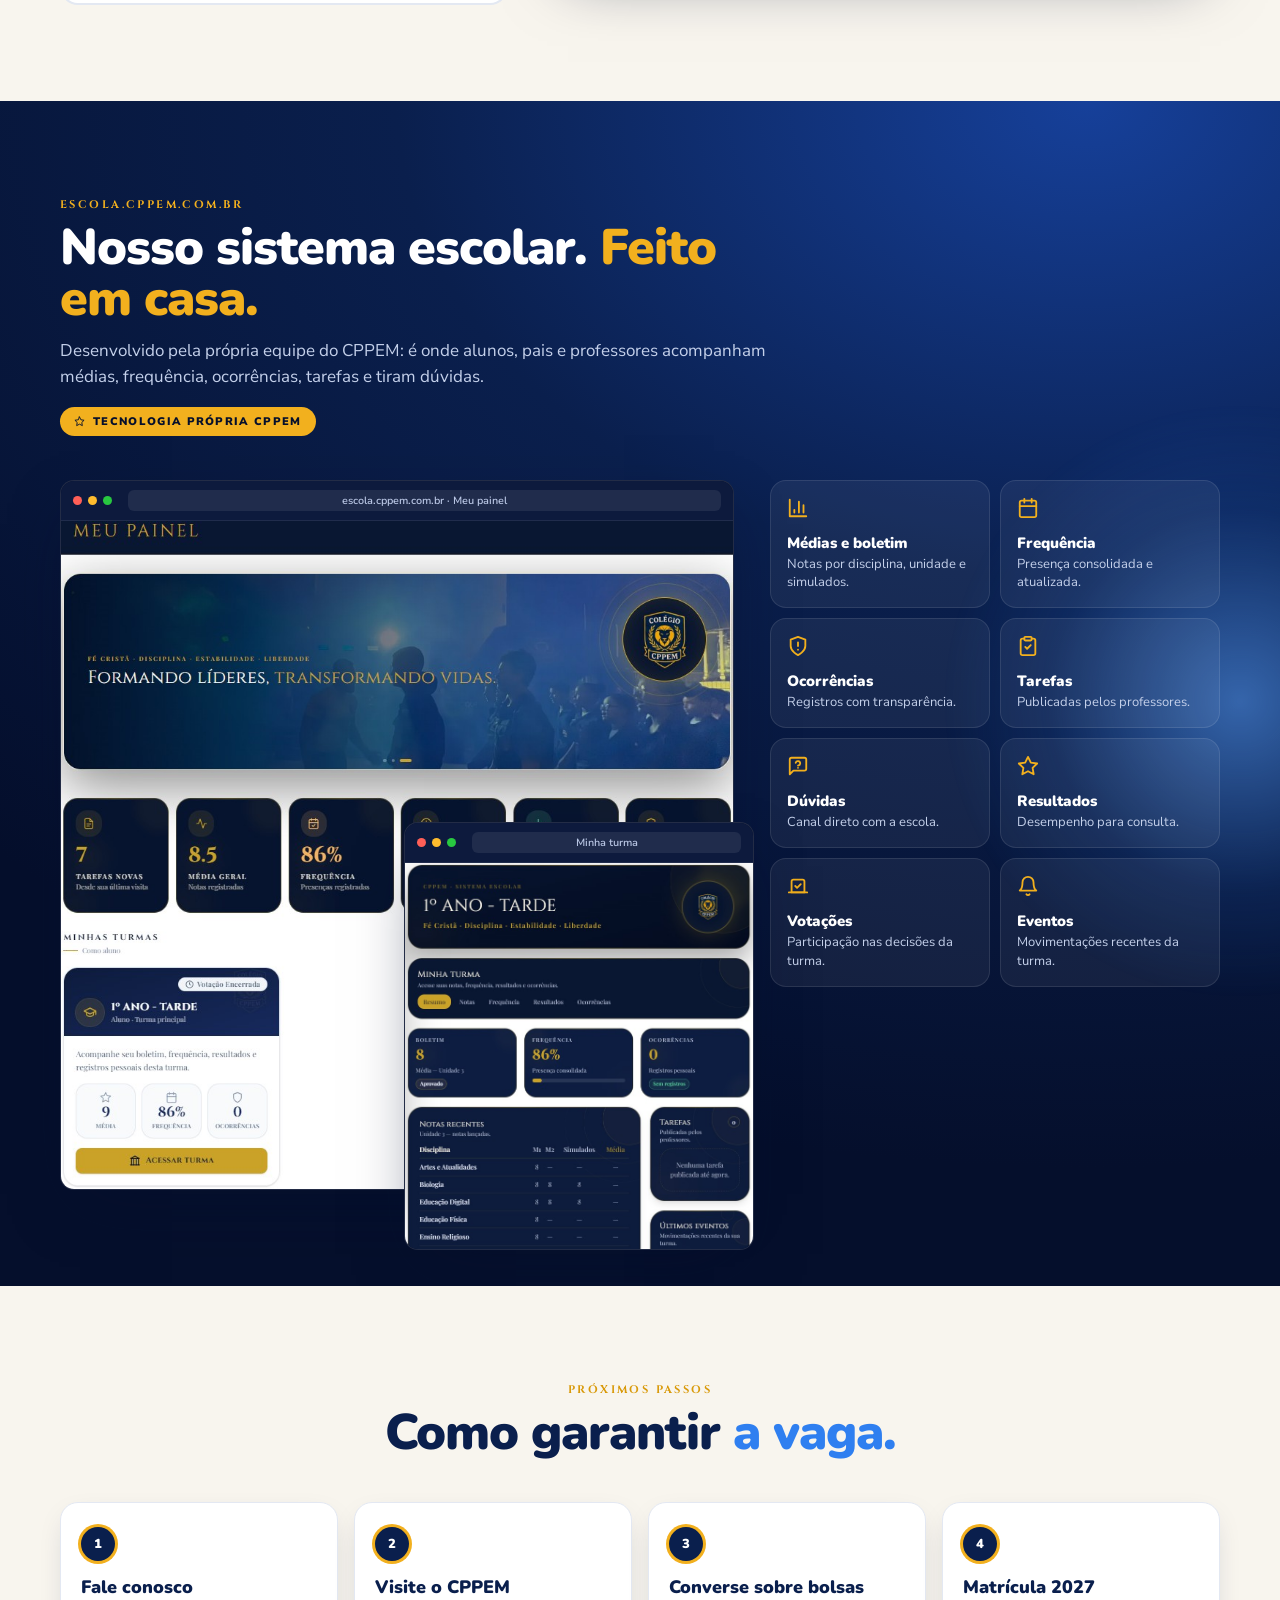
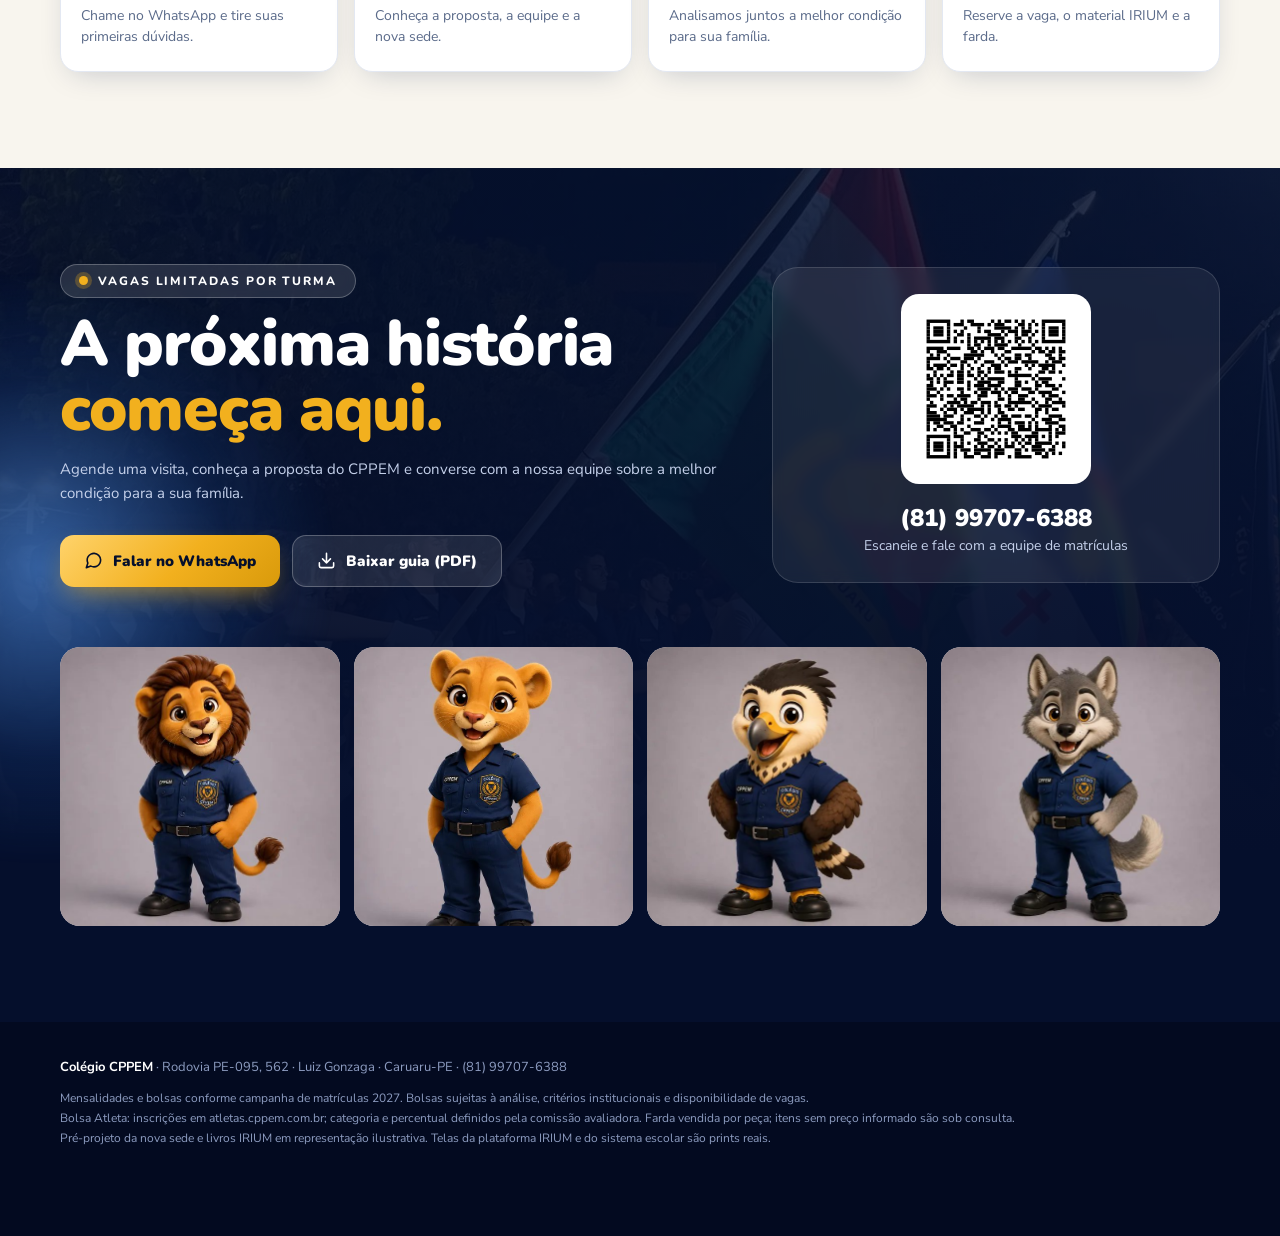
==== commit 1c6c91f9: "Foco em valores: LP e guia mais enxutos - Remove seções repetidas (diferenciais, disciplina na práti" ====
--- a/index.html
+++ b/index.html
@@ -80,58 +80,15 @@
   .pillar p { color: var(--muted); font-size: 15px; line-height: 1.55; margin-bottom: 16px; }
   .pillar .check-list li { font-size: 14px; }
 
-  /* galeria */
-  .gallery { display: grid; grid-template-columns: 1.4fr 1fr 1fr; grid-template-rows: 260px 260px; gap: 14px; }
-  .gallery figure { border-radius: 22px; overflow: hidden; position: relative; }
-  .gallery figure:first-child { grid-row: span 2; }
-  .gallery img { width: 100%; height: 100%; object-fit: cover; transition: transform .6s; }
-  .gallery figure:hover img { transform: scale(1.05); }
-  .gallery figcaption { position: absolute; inset: auto 0 0; padding: 40px 18px 14px; background: linear-gradient(transparent, rgba(5, 15, 44, .9)); font-weight: 800; font-size: 14px; }
-  .values3 { display: grid; grid-template-columns: repeat(3, 1fr); gap: 14px; margin-top: 18px; }
-  .values3 div { padding: 22px; border-radius: 18px; background: rgba(255, 255, 255, .06); border: 1px solid rgba(255, 255, 255, .1); }
-  .values3 .icon { font-size: 26px; color: var(--gold); }
-  .values3 b { display: block; font-family: var(--font-display); font-weight: 900; font-size: 19px; margin: 10px 0 4px; }
-  .values3 p { color: #c4d0ea; font-size: 14px; line-height: 1.5; }
-
-  /* diferenciais */
-  .diffs { display: grid; grid-template-columns: repeat(4, 1fr); gap: 16px; }
-  .diff { padding: 24px 20px; }
-  .diff b { display: block; font-family: var(--font-display); font-weight: 900; font-size: 17px; margin: 16px 0 6px; }
-  .diff p { font-size: 14px; color: #c4d0ea; line-height: 1.5; }
-  .diff.wide { grid-column: span 4; display: flex; gap: 20px; align-items: center; background: var(--gradient-gold); color: var(--navy-950); border: 0; }
-  .diff.wide b { margin: 0 0 4px; font-size: 20px; }
-  .diff.wide p { color: #3a2a05; font-size: 15px; }
-  .diff.wide .icon-badge { background: var(--navy-950); border: 0; flex-shrink: 0; }
-
-  /* sede */
-  .campus { display: grid; grid-template-columns: 1.15fr .85fr; gap: 40px; align-items: center; }
-  .campus-img { position: relative; border-radius: 28px; overflow: hidden; box-shadow: var(--shadow-float); }
-  .campus-img img { width: 100%; aspect-ratio: 16 / 10; object-fit: cover; }
-  .campus-img .label { position: absolute; left: 16px; bottom: 16px; background: rgba(5, 15, 44, .85); color: var(--white); padding: 8px 14px; border-radius: 999px; font-size: 11px; font-weight: 800; letter-spacing: .14em; text-transform: uppercase; }
-  .campus-img .area { position: absolute; right: 16px; top: 16px; background: var(--navy-900); color: var(--white); border: 2px solid var(--gold); border-radius: 18px; padding: 12px 18px; text-align: center; }
-  .campus-img .area b { display: block; font-family: var(--font-display); font-weight: 900; font-size: 30px; color: var(--gold); line-height: 1; }
-  .campus-img .area span { font-size: 10px; font-weight: 800; letter-spacing: .14em; text-transform: uppercase; }
-  .amenities { display: grid; grid-template-columns: 1fr 1fr; gap: 10px; margin: 24px 0; }
-  .amenity { display: flex; gap: 12px; align-items: center; padding: 14px; }
-  .amenity .icon-badge { width: 38px; height: 38px; font-size: 18px; border-radius: 12px; }
-  .amenity b { font-family: var(--font-display); font-weight: 800; color: var(--navy-900); font-size: 15px; }
-  .address-card { display: flex; gap: 14px; align-items: center; background: var(--navy-900); color: var(--white); border-radius: 20px; padding: 18px 20px; }
-  .address-card .icon { font-size: 30px; color: var(--gold); }
-  .address-card b { display: block; font-family: var(--font-display); font-weight: 900; font-size: 17px; }
-  .address-card span { font-size: 13px; color: #c4d0ea; }
-  .address-card a { margin-left: auto; color: var(--gold); font-weight: 800; font-size: 13px; white-space: nowrap; }
-
-  /* ecossistema */
-  .eco { display: grid; grid-template-columns: repeat(5, 1fr); gap: 14px; position: relative; }
-  .eco-step { padding: 22px 18px; border-radius: 20px; background: rgba(255, 255, 255, .05); border: 1px solid rgba(255, 255, 255, .1); position: relative; }
-  .eco-step:not(:last-child)::after { content: ""; position: absolute; right: -12px; top: 44px; width: 10px; height: 10px; border-top: 2px solid var(--gold); border-right: 2px solid var(--gold); transform: rotate(45deg); }
-  .eco-step small { display: block; font-size: 10px; letter-spacing: .18em; font-weight: 800; color: var(--gold); text-transform: uppercase; margin-top: 16px; }
-  .eco-step b { display: block; font-family: var(--font-display); font-weight: 900; font-size: 18px; margin: 4px 0 6px; }
-  .eco-step p { font-size: 13.5px; color: #c4d0ea; line-height: 1.5; }
-  .eco-step.family { background: var(--gradient-gold); color: var(--navy-950); border: 0; }
-  .eco-step.family small { color: var(--navy-800); }
-  .eco-step.family p { color: #3a2a05; }
-  .eco-step.family .icon-badge { background: var(--navy-950); }
+  /* quem somos */
+  .campus-link { margin-top: 26px; display: grid; grid-template-columns: 260px 1fr auto; align-items: center; gap: 24px; background: var(--navy-900); color: var(--white); border-radius: var(--radius-lg); overflow: hidden; border: 2px solid var(--gold); padding-right: 24px; transition: transform .2s; }
+  .campus-link:hover { transform: translateY(-3px); }
+  .campus-link img { width: 100%; height: 130px; object-fit: cover; }
+  .campus-link small { display: block; font-size: 11px; letter-spacing: .18em; font-weight: 800; color: var(--gold); text-transform: uppercase; }
+  .campus-link b { display: block; font-family: var(--font-display); font-weight: 900; font-size: 20px; margin: 4px 0; }
+  .campus-link span { font-size: 14px; color: #c4d0ea; }
+  .campus-link .btn { color: var(--navy-950); font-size: 14px; padding: 12px 18px; white-space: nowrap; }
+  .values-download { text-align: center; margin-top: 28px; }
 
   /* IRIUM */
   .irium { display: grid; grid-template-columns: .8fr 1.2fr; gap: 40px; align-items: start; }
@@ -169,11 +126,6 @@
   .feature .icon { font-size: 22px; color: var(--gold); }
   .feature b { display: block; font-family: var(--font-display); font-weight: 900; font-size: 15px; margin: 8px 0 2px; }
   .feature p { font-size: 13px; color: #c4d0ea; line-height: 1.4; }
-  .audiences { display: grid; grid-template-columns: repeat(3, 1fr); gap: 14px; margin-top: 110px; }
-  .audience { padding: 22px; }
-  .audience b { display: block; font-family: var(--font-display); font-weight: 900; font-size: 19px; margin: 12px 0 8px; }
-  .audience li { font-size: 14px; color: #c4d0ea; margin-left: 18px; line-height: 1.6; }
-  .audience li::marker { color: var(--gold); }
 
   /* simulador */
   .sim { display: grid; grid-template-columns: .9fr 1.1fr; gap: 30px; align-items: stretch; }
@@ -277,14 +229,10 @@
 
   /* responsivo */
   @media (max-width: 1020px) {
-    .pillars, .diffs { grid-template-columns: 1fr 1fr; }
-    .diff.wide { grid-column: span 2; }
-    .eco { grid-template-columns: 1fr; }
-    .eco-step:not(:last-child)::after { right: auto; left: 40px; top: auto; bottom: -11px; transform: rotate(135deg); }
-    .irium, .system, .campus, .sim, .athlete, .uniform, .final-grid, .books-row, .hero-grid, .athlete-apply { grid-template-columns: 1fr; }
+    .pillars { grid-template-columns: 1fr 1fr; }
+    .irium, .system, .sim, .athlete, .uniform, .final-grid, .books-row, .hero-grid, .athlete-apply { grid-template-columns: 1fr; }
     .tier-cards { grid-template-columns: repeat(3, 1fr); }
     .system-shots .browser + .browser { position: static; width: 100%; margin-top: 14px; }
-    .audiences { margin-top: 30px; }
     .hero-card { display: none; }
     .uniform-photo { max-height: 420px; }
   }
@@ -293,25 +241,23 @@
     .nav-links { position: fixed; inset: 76px 0 auto; flex-direction: column; background: rgba(5, 15, 44, .97); padding: 24px; gap: 18px; transform: translateY(-120%); transition: transform .3s; }
     .nav-links.open { transform: none; }
     .menu-toggle { display: block; }
-    .hero-stats, .steps, .prices, .audiences, .values3 { grid-template-columns: 1fr 1fr; }
-    .pillars, .diffs { grid-template-columns: 1fr; }
-    .diff.wide { grid-column: auto; flex-direction: column; align-items: flex-start; }
-    .gallery { grid-template-columns: 1fr 1fr; grid-template-rows: 220px 160px 160px; }
-    .gallery figure:first-child { grid-column: span 2; grid-row: auto; }
+    .hero-stats, .steps, .prices { grid-template-columns: 1fr 1fr; }
+    .pillars { grid-template-columns: 1fr; }
     .uniform-list { grid-template-columns: 1fr; }
+    .campus-link { grid-template-columns: 1fr; padding: 0 0 20px; gap: 12px; }
+    .campus-link div, .campus-link .btn { margin: 0 20px; }
+    .campus-link .btn { white-space: normal; }
     .tier-cards { grid-template-columns: 1fr; }
     .apply-banner { flex-direction: column; align-items: flex-start; }
     .apply-banner .btn { margin-left: 0; }
-    .features, .amenities { grid-template-columns: 1fr 1fr; }
+    .features { grid-template-columns: 1fr 1fr; }
     .books-fan .book { width: 112px; height: 160px; padding: 12px 10px 12px 18px; }
     .books-fan .book .brand { font-size: 16px; }
     .books-fan .book .seg { font-size: 11px; }
-    .address-card { flex-wrap: wrap; }
-    .address-card a { margin-left: 44px; }
   }
   @media (max-width: 480px) {
-    .hero-stats, .steps, .prices, .audiences, .values3, .features, .amenities, .mascots { grid-template-columns: 1fr 1fr; }
-    .prices, .audiences, .values3 { grid-template-columns: 1fr; }
+    .hero-stats, .steps, .features, .mascots { grid-template-columns: 1fr 1fr; }
+    .prices { grid-template-columns: 1fr; }
     .seg-options { grid-template-columns: 1fr; }
     .apply-banner .btn { width: 100%; }
     .book-price { flex-direction: column; align-items: flex-start; }
@@ -329,16 +275,15 @@
     <a href="#topo" class="nav-brand"><span class="crest"><img src="assets/img/logo.jpg" alt=""></span><span><b>COLÉGIO CPPEM</b><small>Matrículas 2027</small></span></a>
     <button class="menu-toggle" id="menuToggle" aria-label="Abrir menu" aria-expanded="false"><svg class="icon"><use href="#i-menu"/></svg></button>
     <div class="nav-links" id="navLinks">
-      <a href="#pilares">Pilares</a>
-      <a href="#sede">Nova sede</a>
-      <a href="#tecnologia">Tecnologia</a>
       <a href="#valores">Valores</a>
+      <a href="#material">Material</a>
+      <a href="#farda">Farda</a>
       <a href="#bolsa-atleta">Bolsa Atleta</a>
+      <a href="https://novasede.cppem.com.br" target="_blank" rel="noopener">Nova sede</a>
       <a class="btn btn-gold" data-whatsapp href="#"><svg class="icon"><use href="#i-chat"/></svg>Agendar visita</a>
     </div>
   </div>
 </nav>
-
 <!-- HERO -->
 <header class="hero" id="topo">
   <div class="hero-bg"></div><div class="hero-shade"></div>
@@ -348,10 +293,10 @@
       <div class="on-dark">
         <span class="pill light">Matrículas 2027 abertas</span>
         <h1 class="title">Formando líderes, <em>transformando vidas.</em></h1>
-        <p class="lead">Escola cristã, militarizada e preparatória em Caruaru-PE. Fé, disciplina, excelência acadêmica e tecnologia em uma nova sede — do 1º ano do Fundamental ao 3º ano do Ensino Médio.</p>
+        <p class="lead">Escola cristã, militarizada e preparatória em Caruaru-PE, do 1º ano do Fundamental ao 3º ano do Ensino Médio. Confira mensalidades, bolsas, material e farda para 2027.</p>
         <div class="hero-ctas">
-          <a class="btn btn-gold" data-whatsapp href="#"><svg class="icon"><use href="#i-chat"/></svg>Agendar uma visita</a>
-          <a class="btn btn-ghost" href="Guia-Matriculas-CPPEM-2027.pdf" download><svg class="icon"><use href="#i-download"/></svg>Baixar guia completo (PDF)</a>
+          <a class="btn btn-gold" href="#valores"><svg class="icon"><use href="#i-coins"/></svg>Ver valores 2027</a>
+          <a class="btn btn-ghost" data-whatsapp href="#"><svg class="icon"><use href="#i-chat"/></svg>Agendar uma visita</a>
         </div>
       </div>
       <aside class="hero-card">
@@ -364,145 +309,48 @@
       </aside>
     </div>
     <div class="hero-stats">
-      <div class="hero-stat"><b>4</b><span>pilares de formação</span></div>
-      <div class="hero-stat"><b>≈6.400 m²</b><span>na nova sede</span></div>
-      <div class="hero-stat"><b>12</b><span>salas de aula</span></div>
+      <div class="hero-stat"><b>até 40%</b><span>de bolsa na mensalidade</span></div>
       <div class="hero-stat"><b>até 80%</b><span>no Bolsa Atleta</span></div>
+      <div class="hero-stat"><b>R$ 778,20</b><span>Fund. I com bolsa de 40%</span></div>
+      <div class="hero-stat"><b>Salas</b><span>amplas e climatizadas</span></div>
     </div>
   </div>
 </header>
 
-<!-- PILARES -->
-<section class="sec" id="pilares">
+<!-- VALORES / SIMULADOR -->
+<section class="sec" id="valores">
   <div class="wrap">
     <div class="sec-head reveal">
-      <p class="eyebrow">Nossa essência</p>
-      <h2 class="title">Quatro pilares. <em>Uma formação completa.</em></h2>
-      <p class="lead">Uma proposta que une direção espiritual, comportamento, visão profissional e autonomia para a vida.</p>
-    </div>
-    <div class="pillars">
-      <article class="card pillar reveal"><span class="big-no">01</span><div class="icon-badge"><svg class="icon"><use href="#i-cross"/></svg></div><h3>Fé Cristã</h3><p>Princípios bíblicos, caráter, propósito e respeito vivenciados no cotidiano escolar.</p><ul class="check-list"><li>Valores que orientam decisões</li><li>Caráter e propósito de vida</li><li>Respeito ao próximo</li></ul></article>
-      <article class="card pillar reveal"><span class="big-no">02</span><div class="icon-badge"><svg class="icon"><use href="#i-shield"/></svg></div><h3>Disciplina</h3><p>Rotina, hierarquia, responsabilidade e constância para transformar objetivos em resultados.</p><ul class="check-list"><li>Rotina e postura militarizada</li><li>Respeito à hierarquia</li><li>Foco e pontualidade</li></ul></article>
-      <article class="card pillar reveal"><span class="big-no">03</span><div class="icon-badge"><svg class="icon"><use href="#i-landmark"/></svg></div><h3>Estabilidade</h3><p>Preparação acadêmica e para concursos desde a base, ampliando caminhos profissionais seguros.</p><ul class="check-list"><li>Base sólida desde o Fund. I</li><li>Visão de concursos</li><li>Simulados e revisão</li></ul></article>
-      <article class="card pillar reveal"><span class="big-no">04</span><div class="icon-badge"><svg class="icon"><use href="#i-trending"/></svg></div><h3>Liberdade</h3><p>Empreendedorismo e educação financeira para gerir recursos, criar valor e escolher caminhos.</p><ul class="check-list"><li>Educação financeira</li><li>Mentalidade empreendedora</li><li>Autonomia de escolha</li></ul></article>
-    </div>
-  </div>
-</section>
-
-<!-- DISCIPLINA NA PRÁTICA -->
-<section class="sec dark on-dark">
-  <div class="orb blue" style="width:600px;height:600px;right:-260px;top:-200px"></div>
-  <div class="wrap">
-    <div class="sec-head reveal">
-      <p class="eyebrow">Disciplina na prática</p>
-      <h2 class="title">Postura, respeito e <em>senso de missão.</em></h2>
-      <p class="lead">A disciplina militarizada não é rigidez: é uma ferramenta de formação que ensina o aluno a se organizar, respeitar e assumir responsabilidades.</p>
-    </div>
-    <div class="gallery reveal">
-      <figure><img src="assets/img/bandeiras.jpg" alt="Alunos em formação com bandeiras" loading="lazy"><figcaption>Formação e cerimônias cívicas</figcaption></figure>
-      <figure><img src="assets/img/continencia.jpg" alt="Alunos prestando continência" loading="lazy"><figcaption>Hierarquia e respeito</figcaption></figure>
-      <figure><img src="assets/img/sala-aula.jpg" alt="Alunos em sala de aula" loading="lazy"><figcaption>Excelência acadêmica</figcaption></figure>
-      <figure><img src="assets/img/turma-campo.jpg" alt="Turma reunida ao ar livre" loading="lazy"><figcaption>Senso de equipe</figcaption></figure>
-      <figure><img src="assets/img/bandeira-noite.jpg" alt="Cerimônia noturna com bandeira" loading="lazy"><figcaption>Civismo</figcaption></figure>
-    </div>
-    <div class="values3">
-      <div class="reveal"><svg class="icon"><use href="#i-calendar"/></svg><b>Rotina</b><p>Hábitos diários que constroem constância e autonomia nos estudos.</p></div>
-      <div class="reveal"><svg class="icon"><use href="#i-users"/></svg><b>Respeito</b><p>Hierarquia, cortesia e convivência saudável entre alunos e educadores.</p></div>
-      <div class="reveal"><svg class="icon"><use href="#i-target"/></svg><b>Responsabilidade</b><p>Compromisso com metas, horários e com a própria evolução.</p></div>
-    </div>
-  </div>
-</section>
-
-<!-- DIFERENCIAIS -->
-<section class="sec dark on-dark" style="background:linear-gradient(180deg,#050f2c,#0a1f4d)">
-  <div class="orb gold" style="width:500px;height:500px;left:-240px;bottom:-100px"></div>
-  <div class="wrap">
-    <div class="sec-head reveal">
-      <p class="eyebrow">Por que escolher o CPPEM</p>
-      <h2 class="title">Diferenciais que <em>se conectam.</em></h2>
-      <p class="lead">Não são benefícios isolados: é um ecossistema de formação, acompanhamento e preparação que trabalha junto todos os dias.</p>
-    </div>
-    <div class="diffs">
-      <div class="card-dark diff reveal"><div class="icon-badge glow"><svg class="icon"><use href="#i-heart"/></svg></div><b>Formação cristã e de caráter</b><p>Valores que orientam decisões, relações e responsabilidades.</p></div>
-      <div class="card-dark diff reveal"><div class="icon-badge glow"><svg class="icon"><use href="#i-shield"/></svg></div><b>Disciplina militarizada</b><p>Organização, hierarquia, postura, foco e compromisso.</p></div>
-      <div class="card-dark diff reveal"><div class="icon-badge glow"><svg class="icon"><use href="#i-graduation"/></svg></div><b>Preparação desde a base</b><p>Visão de vestibulares, concursos e grandes objetivos.</p></div>
-      <div class="card-dark diff reveal"><div class="icon-badge glow"><svg class="icon"><use href="#i-coins"/></svg></div><b>Educação financeira</b><p>Empreendedorismo e competências reais para criar valor.</p></div>
-      <div class="card-dark diff reveal"><div class="icon-badge glow"><svg class="icon"><use href="#i-book"/></svg></div><b>Material IRIUM integrado</b><p>Livros, plataforma e questões em uma única jornada.</p></div>
-      <div class="card-dark diff reveal"><div class="icon-badge glow"><svg class="icon"><use href="#i-monitor"/></svg></div><b>Tecnologia na aprendizagem</b><p>Pré-aulas, videoaulas e questões antes e depois da aula.</p></div>
-      <div class="card-dark diff reveal"><div class="icon-badge glow"><svg class="icon"><use href="#i-chart"/></svg></div><b>Sistema escolar próprio</b><p>Médias, frequência e ocorrências em tempo real.</p></div>
-      <div class="card-dark diff reveal"><div class="icon-badge glow"><svg class="icon"><use href="#i-trophy"/></svg></div><b>Esporte valorizado</b><p>Programa Bolsa Atleta com até 80% de bolsa.</p></div>
-      <div class="card diff wide reveal"><div class="icon-badge"><svg class="icon"><use href="#i-building"/></svg></div><div><b>Nova sede · ≈6.400 m² na Zona Norte de Caruaru</b><p>12 salas, quadras, biblioteca, sala de informática, estacionamento e área verde — planejada para acolher e sustentar o crescimento da nossa comunidade escolar.</p></div></div>
-    </div>
-  </div>
-</section>
-
-<!-- NOVA SEDE -->
-<section class="sec white" id="sede">
-  <div class="wrap campus">
-    <div class="campus-img reveal">
-      <img src="assets/img/planta-aerea.jpg" alt="Pré-projeto da nova sede do CPPEM em vista aérea" loading="lazy">
-      <span class="label">Pré-projeto · imagem ilustrativa</span>
-      <div class="area"><b>≈ 6.400 m²</b><span>de área planejada</span></div>
-    </div>
-    <div class="reveal">
-      <p class="eyebrow">Uma estrutura para avançar</p>
-      <h2 class="title" style="font-size:clamp(32px,4.5vw,46px);margin:10px 0 12px">Uma nova sede. <em>O mesmo propósito.</em></h2>
-      <p class="lead">Espaços pensados para estudar, praticar esportes, ler, conviver e crescer — com segurança e conforto.</p>
-      <div class="amenities">
-        <div class="card amenity"><div class="icon-badge"><svg class="icon"><use href="#i-door"/></svg></div><b>12 salas de aula</b></div>
-        <div class="card amenity"><div class="icon-badge"><svg class="icon"><use href="#i-ball"/></svg></div><b>Quadras esportivas</b></div>
-        <div class="card amenity"><div class="icon-badge"><svg class="icon"><use href="#i-book"/></svg></div><b>Biblioteca</b></div>
-        <div class="card amenity"><div class="icon-badge"><svg class="icon"><use href="#i-computer"/></svg></div><b>Sala de informática</b></div>
-        <div class="card amenity"><div class="icon-badge"><svg class="icon"><use href="#i-car"/></svg></div><b>Estacionamento</b></div>
-        <div class="card amenity"><div class="icon-badge"><svg class="icon"><use href="#i-tree"/></svg></div><b>Área verde</b></div>
-      </div>
-      <div class="address-card"><svg class="icon"><use href="#i-pin"/></svg><div><b>Rodovia PE-095, 562 · Luiz Gonzaga</b><span>Caruaru-PE · ao lado do Buffet Renato Machado, próximo ao Fórum</span></div><a href="https://www.google.com/maps/search/?api=1&query=Rodovia+PE-095%2C+562+Luiz+Gonzaga+Caruaru+PE" target="_blank" rel="noopener">Ver no mapa →</a></div>
-    </div>
-  </div>
-</section>
-
-<!-- TECNOLOGIA -->
-<section class="sec dark on-dark" id="tecnologia">
-  <div class="orb blue" style="width:640px;height:640px;left:-280px;top:100px"></div>
-  <div class="wrap">
-    <div class="sec-head reveal">
-      <p class="eyebrow">Tecnologia com propósito</p>
-      <h2 class="title">A tecnologia <em>a favor do aprendizado.</em></h2>
-      <p class="lead">Livro, plataforma, sala de aula e acompanhamento escolar conectados em uma única jornada — e a família enxergando tudo.</p>
-    </div>
-    <div class="eco">
-      <div class="eco-step reveal"><div class="icon-badge glow"><svg class="icon"><use href="#i-book"/></svg></div><small>1 · Material</small><b>Livros IRIUM</b><p>Conteúdo impresso por segmento, com teoria, exercícios e revisão.</p></div>
-      <div class="eco-step reveal"><div class="icon-badge glow"><svg class="icon"><use href="#i-play"/></svg></div><small>2 · Digital</small><b>Plataforma IRIUM</b><p>Pré-aula, videoaulas e questões para fixar o conteúdo.</p></div>
-      <div class="eco-step reveal"><div class="icon-badge glow"><svg class="icon"><use href="#i-users"/></svg></div><small>3 · Presencial</small><b>Sala de aula</b><p>Professores aprofundam e acompanham cada aluno de perto.</p></div>
-      <div class="eco-step reveal"><div class="icon-badge glow"><svg class="icon"><use href="#i-chart"/></svg></div><small>4 · Acompanhamento</small><b>escola.cppem.com.br</b><p>Médias, frequência, ocorrências e tarefas registradas.</p></div>
-      <div class="eco-step family reveal"><div class="icon-badge"><svg class="icon"><use href="#i-home"/></svg></div><small>Resultado</small><b>Família presente</b><p>Pais acompanham a vida escolar em tempo real.</p></div>
-    </div>
-  </div>
-</section>
-
-<!-- IRIUM -->
-<section class="sec">
-  <div class="wrap">
-    <div class="irium">
-      <div class="reveal">
-        <p class="eyebrow">Plataforma IRIUM</p>
-        <h2 class="title" style="font-size:clamp(32px,4.5vw,46px);margin:10px 0 12px">Aprender antes, durante <em>e depois da aula.</em></h2>
-        <p class="lead">Cada aula tem uma trilha: o aluno se prepara, assiste e pratica. Assim o tempo em sala rende muito mais.</p>
-        <div class="tabs" role="tablist" aria-label="Telas da plataforma IRIUM">
-          <button class="tab" role="tab" aria-selected="true" aria-controls="panel-trilha" id="tab-trilha"><span class="icon-badge" style="background:#f28a1e;color:#fff"><svg class="icon"><use href="#i-file"/></svg></span><span><b>Pré-aula e aula</b><span>Material com prazo e videoaula integrada na mesma trilha.</span></span></button>
-          <button class="tab" role="tab" aria-selected="false" aria-controls="panel-aulas" id="tab-aulas" tabindex="-1"><span class="icon-badge" style="background:#7b1fa2;color:#fff"><svg class="icon"><use href="#i-play"/></svg></span><span><b>Aulas por módulo</b><span>Sequência organizada de aulas em cada disciplina.</span></span></button>
-          <button class="tab" role="tab" aria-selected="false" aria-controls="panel-disciplinas" id="tab-disciplinas" tabindex="-1"><span class="icon-badge" style="background:var(--blue-500);color:#fff"><svg class="icon"><use href="#i-layers"/></svg></span><span><b>Disciplinas e trilhas</b><span>Matérias regulares, Competências &amp; Habilidades e Clube do Livro.</span></span></button>
-        </div>
-      </div>
-      <div class="reveal">
-        <div class="tab-panel" role="tabpanel" id="panel-trilha" aria-labelledby="tab-trilha"><div class="browser"><div class="browser-bar"><i></i><i></i><i></i><span>Plataforma IRIUM · Trilha da aula</span></div><img src="assets/prints/irium-preaula.jpg" alt="Print real da plataforma IRIUM: pré-aula e videoaula de Matemática" loading="lazy"></div></div>
-        <div class="tab-panel" role="tabpanel" id="panel-aulas" aria-labelledby="tab-aulas" hidden><div class="browser"><div class="browser-bar"><i></i><i></i><i></i><span>Plataforma IRIUM · Geografia</span></div><img src="assets/prints/irium-aulas.jpg" alt="Print real da plataforma IRIUM: aulas de Geografia" loading="lazy"></div></div>
-        <div class="tab-panel" role="tabpanel" id="panel-disciplinas" aria-labelledby="tab-disciplinas" hidden><div class="browser"><div class="browser-bar"><i></i><i></i><i></i><span>Plataforma IRIUM · Disciplinas</span></div><img src="assets/prints/irium-disciplinas.jpg" alt="Print real da plataforma IRIUM: lista de disciplinas" loading="lazy"></div></div>
-        <p class="fine-print" style="margin-top:10px">Prints reais da plataforma IRIUM.</p>
-      </div>
-    </div>
-
-    <div class="books-row">
+      <p class="eyebrow">Mensalidades 2027</p>
+      <h2 class="title">Condições para <em>cada família.</em></h2>
+      <p class="lead">Simule a mensalidade com as bolsas previstas de 20%, 30% ou 40%.</p>
+    </div>
+    <div class="sim reveal">
+      <div class="card sim-panel">
+        <p class="sim-label">1. Segmento</p>
+        <div class="seg-options" id="segOptions"></div>
+        <p class="sim-label">2. Bolsa prevista</p>
+        <div class="pct-options" id="pctOptions"></div>
+        <p class="fine-print">Bolsas sujeitas à análise, critérios institucionais e disponibilidade de vagas.</p>
+      </div>
+      <div class="sim-result" aria-live="polite">
+        <div class="orb gold"></div>
+        <small id="simTitle">Mensalidade</small>
+        <p class="sim-price" id="simPrice"></p>
+        <p class="sim-normal" id="simNormal"></p>
+        <p class="sim-save" id="simSave"></p>
+        <div class="sim-book"><span>Livros IRIUM do segmento</span><b id="simBook"></b></div>
+      </div>
+    </div>
+    <div class="prices" id="priceCards"></div>
+    <p class="values-download"><a class="btn btn-navy" href="Guia-Matriculas-CPPEM-2027.pdf" download><svg class="icon"><use href="#i-download"/></svg>Baixar guia com todos os valores (PDF)</a></p>
+  </div>
+</section>
+
+<!-- MATERIAL -->
+<section class="sec white" id="material">
+  <div class="wrap">
+    <div class="books-row" style="margin-top:0">
       <div class="books-stage reveal">
         <div class="orb blue"></div>
         <div class="books-fan">
@@ -527,126 +375,8 @@
   </div>
 </section>
 
-<!-- SISTEMA ESCOLAR -->
-<section class="sec dark on-dark">
-  <div class="orb blue" style="width:600px;height:600px;right:-260px;top:300px"></div>
-  <div class="wrap">
-    <div class="sec-head reveal">
-      <p class="eyebrow">escola.cppem.com.br</p>
-      <h2 class="title">Nosso sistema escolar. <em>Feito em casa.</em></h2>
-      <p class="lead">Desenvolvido pela própria equipe do CPPEM: é onde alunos, pais e professores acompanham médias, frequência, ocorrências, tarefas e tiram dúvidas.</p>
-      <p style="margin-top:16px"><span class="made-here"><svg class="icon"><use href="#i-star"/></svg>Tecnologia própria CPPEM</span></p>
-    </div>
-    <div class="system">
-      <div class="system-shots reveal">
-        <div class="browser dark"><div class="browser-bar"><i></i><i></i><i></i><span>escola.cppem.com.br · Meu painel</span></div><img src="assets/prints/escola-painel.jpg" alt="Print real do painel do aluno no sistema escolar CPPEM" loading="lazy"></div>
-        <div class="browser dark"><div class="browser-bar"><i></i><i></i><i></i><span>Minha turma</span></div><img src="assets/prints/escola-turma.jpg" alt="Print real da página da turma no sistema escolar CPPEM" loading="lazy"></div>
-      </div>
-      <div class="features reveal">
-        <div class="feature"><svg class="icon"><use href="#i-chart"/></svg><b>Médias e boletim</b><p>Notas por disciplina, unidade e simulados.</p></div>
-        <div class="feature"><svg class="icon"><use href="#i-calendar"/></svg><b>Frequência</b><p>Presença consolidada e atualizada.</p></div>
-        <div class="feature"><svg class="icon"><use href="#i-shield-alert"/></svg><b>Ocorrências</b><p>Registros com transparência.</p></div>
-        <div class="feature"><svg class="icon"><use href="#i-clipboard"/></svg><b>Tarefas</b><p>Publicadas pelos professores.</p></div>
-        <div class="feature"><svg class="icon"><use href="#i-question"/></svg><b>Dúvidas</b><p>Canal direto com a escola.</p></div>
-        <div class="feature"><svg class="icon"><use href="#i-star"/></svg><b>Resultados</b><p>Desempenho para consulta.</p></div>
-        <div class="feature"><svg class="icon"><use href="#i-vote"/></svg><b>Votações</b><p>Participação nas decisões da turma.</p></div>
-        <div class="feature"><svg class="icon"><use href="#i-bell"/></svg><b>Eventos</b><p>Movimentações recentes da turma.</p></div>
-      </div>
-    </div>
-    <div class="audiences">
-      <div class="card-dark audience reveal"><div class="icon-badge glow"><svg class="icon"><use href="#i-graduation"/></svg></div><b>Alunos</b><ul><li>Notas e médias por unidade</li><li>Frequência e tarefas</li><li>Resultados e votações</li></ul></div>
-      <div class="card-dark audience reveal"><div class="icon-badge glow"><svg class="icon"><use href="#i-home"/></svg></div><b>Pais e responsáveis</b><ul><li>Boletim em tempo real</li><li>Ocorrências registradas</li><li>Canal para dúvidas</li></ul></div>
-      <div class="card-dark audience reveal"><div class="icon-badge glow"><svg class="icon"><use href="#i-briefcase"/></svg></div><b>Professores</b><ul><li>Lançamento de notas</li><li>Publicação de tarefas</li><li>Registro de eventos</li></ul></div>
-    </div>
-  </div>
-</section>
-
-<!-- VALORES / SIMULADOR -->
-<section class="sec" id="valores">
-  <div class="wrap">
-    <div class="sec-head reveal">
-      <p class="eyebrow">Mensalidades 2027</p>
-      <h2 class="title">Condições para <em>cada família.</em></h2>
-      <p class="lead">Simule a mensalidade com as bolsas previstas de 20%, 30% ou 40%.</p>
-    </div>
-    <div class="sim reveal">
-      <div class="card sim-panel">
-        <p class="sim-label">1. Segmento</p>
-        <div class="seg-options" id="segOptions"></div>
-        <p class="sim-label">2. Bolsa prevista</p>
-        <div class="pct-options" id="pctOptions"></div>
-        <p class="fine-print">Bolsas sujeitas à análise, critérios institucionais e disponibilidade de vagas.</p>
-      </div>
-      <div class="sim-result" aria-live="polite">
-        <div class="orb gold"></div>
-        <small id="simTitle">Mensalidade</small>
-        <p class="sim-price" id="simPrice"></p>
-        <p class="sim-normal" id="simNormal"></p>
-        <p class="sim-save" id="simSave"></p>
-        <div class="sim-book"><span>Livros IRIUM do segmento</span><b id="simBook"></b></div>
-      </div>
-    </div>
-    <div class="prices" id="priceCards"></div>
-  </div>
-</section>
-
-<!-- BOLSA ATLETA -->
-<section class="sec dark on-dark" id="bolsa-atleta">
-  <div class="orb gold" style="width:520px;height:520px;right:-220px;top:-160px"></div>
-  <div class="wrap">
-    <div class="sec-head reveal">
-      <p class="eyebrow">Programa Bolsa Atleta</p>
-      <h2 class="title">Talento no esporte. <em>Compromisso na escola.</em></h2>
-      <p class="lead">Três categorias com a mesma exigência: desempenho esportivo, rendimento escolar e postura exemplar. A comissão avaliadora define a categoria e o percentual — o candidato não escolhe a faixa.</p>
-    </div>
-    <div class="athlete">
-      <div class="athlete-max reveal"><small>Bolsas de até</small><p class="huge">80<span>%</span></p><p>Pré-candidatura online, preenchida pelo responsável legal. Vagas limitadas.</p>
-        <a class="btn btn-navy athlete-cta" data-athletes href="#"><svg class="icon"><use href="#i-trophy"/></svg>Fazer pré-candidatura</a></div>
-      <div class="tier-cards">
-        <article class="card-dark tier-card elite reveal"><span class="tier-kicker">Alto rendimento</span><p class="tier-pct">80%</p><b>Bolsa Atleta Elite</b>
-          <ul><li>Resultados comprovados em competições oficiais</li><li>Destaque estadual ou nacional</li><li>Liderança e postura exemplar</li><li>Dedicação consistente aos treinos</li></ul></article>
-        <article class="card-dark tier-card reveal"><span class="tier-kicker">Performance comprovada</span><p class="tier-pct">60%</p><b>Bolsa Atleta Performance</b>
-          <ul><li>Participação em equipes oficiais</li><li>Resultados municipais e locais</li><li>Postura exemplar</li><li>Bom desempenho escolar</li></ul></article>
-        <article class="card-dark tier-card reveal"><span class="tier-kicker">Potencial em evolução</span><p class="tier-pct">até 50%</p><b>Atleta em Desenvolvimento</b>
-          <ul><li>Dedicação aos treinamentos</li><li>Participação esportiva</li><li>Compromisso com os estudos</li><li>Evolução esportiva acompanhada</li></ul></article>
-      </div>
-    </div>
-    <p class="fine-print" style="margin-top:14px">Os critérios orientam a análise, mas não representam aprovação automática. A existência das categorias não obriga o Colégio a conceder bolsas em todas as faixas.</p>
-
-    <div class="athlete-apply">
-      <div class="gen-req reveal">
-        <p class="gen-title"><svg class="icon"><use href="#i-check-square"/></svg>Requisitos gerais — valem para todas as categorias</p>
-        <ol>
-          <li>Matrícula em centro de treinamento</li><li>Frequência escolar adequada</li><li>Cumprimento das atividades acadêmicas</li><li>Disciplina e respeito às normas</li><li>Participação esportiva comprovada</li><li>Representação do Colégio quando solicitado</li><li>Evolução esportiva e bom desempenho escolar</li>
-        </ol>
-      </div>
-      <div class="prep reveal">
-        <p class="gen-title"><svg class="icon"><use href="#i-clipboard"/></svg>Tenha em mãos para a inscrição</p>
-        <ul class="check-list">
-          <li><span><b>Aluno:</b> nome completo, data de nascimento e série atual</span></li>
-          <li><span><b>Responsável:</b> nome, vínculo com o aluno e WhatsApp</span></li>
-          <li><span><b>Esporte:</b> modalidade, clube/equipe, treinador, desde quando treina e frequência semanal</span></li>
-          <li><span><b>Centro de treinamento:</b> nome do local onde treina</span></li>
-          <li><span><b>Resultados:</b> competição, ano, categoria e colocação</span></li>
-          <li><span><b>Comprovantes (opcional):</b> súmulas, certificados, declarações — até 5 arquivos de 3 MB</span></li>
-        </ul>
-      </div>
-    </div>
-
-    <div class="apply-banner reveal">
-      <div class="qr"><img src="assets/img/qr-atletas.svg" alt="QR Code para a inscrição no Programa Bolsa Atleta"></div>
-      <div class="apply-text">
-        <small>Inscrições abertas</small>
-        <b>Faça a pré-candidatura em atletas.cppem.com.br</b>
-        <p>Ao final, você recebe um protocolo. A comissão analisa e a equipe entra em contato pelo WhatsApp ou e-mail do responsável. A inscrição não garante a bolsa.</p>
-      </div>
-      <a class="btn btn-gold" data-athletes href="#"><svg class="icon"><use href="#i-arrow"/></svg>Inscrever atleta</a>
-    </div>
-  </div>
-</section>
-
 <!-- FARDA -->
-<section class="sec white">
+<section class="sec" id="farda">
   <div class="wrap">
     <div class="sec-head reveal">
       <p class="eyebrow">Farda oficial</p>
@@ -669,6 +399,136 @@
         <div class="u-item"><svg class="icon"><use href="#i-file"/></svg><span>Tarjeta</span><b>R$ 35,00</b></div>
         <div class="u-item"><svg class="icon"><use href="#i-briefcase"/></svg><span>Mochila</span><b>R$ 174,90</b></div>
         <div class="u-item"><svg class="icon"><use href="#i-shirt"/></svg><span>Casaco e calça de moletom</span><b class="ask">Sob consulta</b></div>
+      </div>
+    </div>
+  </div>
+</section>
+
+<!-- BOLSA ATLETA -->
+<section class="sec dark on-dark" id="bolsa-atleta">
+  <div class="orb gold" style="width:520px;height:520px;right:-220px;top:-160px"></div>
+  <div class="wrap">
+    <div class="sec-head reveal">
+      <p class="eyebrow">Programa Bolsa Atleta</p>
+      <h2 class="title">Talento no esporte. <em>Compromisso na escola.</em></h2>
+      <p class="lead">Três categorias com a mesma exigência: desempenho esportivo, rendimento escolar e postura exemplar. A comissão avaliadora define a categoria e o percentual — o candidato não escolhe a faixa.</p>
+    </div>
+    <div class="athlete">
+      <div class="athlete-max reveal"><small>Bolsas de até</small><p class="huge">80<span>%</span></p><p>Pré-candidatura online, preenchida pelo responsável legal. Vagas limitadas.</p>
+        <a class="btn btn-navy athlete-cta" data-athletes href="#"><svg class="icon"><use href="#i-trophy"/></svg>Fazer pré-candidatura</a></div>
+      <div class="tier-cards">
+        <article class="card-dark tier-card elite reveal"><span class="tier-kicker">Alto rendimento</span><p class="tier-pct">80%</p><b>Bolsa Atleta Elite</b>
+          <ul><li>Resultados comprovados em competições oficiais</li><li>Destaque estadual ou nacional</li><li>Liderança e postura exemplar</li><li>Dedicação consistente aos treinos</li></ul></article>
+        <article class="card-dark tier-card reveal"><span class="tier-kicker">Performance comprovada</span><p class="tier-pct">60%</p><b>Bolsa Atleta Performance</b>
+          <ul><li>Participação em equipes oficiais</li><li>Resultados municipais e locais</li><li>Postura exemplar</li><li>Bom desempenho escolar</li></ul></article>
+        <article class="card-dark tier-card reveal"><span class="tier-kicker">Potencial em evolução</span><p class="tier-pct">até 50%</p><b>Atleta em Desenvolvimento</b>
+          <ul><li>Dedicação aos treinamentos</li><li>Participação esportiva</li><li>Compromisso com os estudos</li><li>Evolução esportiva acompanhada</li></ul></article>
+      </div>
+    </div>
+    <p class="fine-print" style="margin-top:14px">Os critérios orientam a análise, mas não representam aprovação automática. A existência das categorias não obriga o Colégio a conceder bolsas em todas as faixas.</p>
+
+    <div class="athlete-apply">
+      <div class="gen-req reveal">
+        <p class="gen-title"><svg class="icon"><use href="#i-check-square"/></svg>Requisitos gerais — valem para todas as categorias</p>
+        <ol>
+          <li>Matrícula em centro de treinamento</li><li>Frequência escolar adequada</li><li>Cumprimento das atividades acadêmicas</li><li>Disciplina e respeito às normas</li><li>Participação esportiva comprovada</li><li>Representação do Colégio quando solicitado</li><li>Evolução esportiva e bom desempenho escolar</li>
+        </ol>
+      </div>
+      <div class="prep reveal">
+        <p class="gen-title"><svg class="icon"><use href="#i-clipboard"/></svg>Tenha em mãos para a inscrição</p>
+        <ul class="check-list">
+          <li><span><b>Aluno:</b> nome completo, data de nascimento e série atual</span></li>
+          <li><span><b>Responsável:</b> nome, vínculo com o aluno e WhatsApp</span></li>
+          <li><span><b>Esporte:</b> modalidade, clube/equipe, treinador, desde quando treina e frequência semanal</span></li>
+          <li><span><b>Centro de treinamento:</b> nome do local onde treina</span></li>
+          <li><span><b>Resultados:</b> competição, ano, categoria e colocação</span></li>
+          <li><span><b>Comprovantes (opcional):</b> súmulas, certificados, declarações — até 5 arquivos de 3 MB</span></li>
+        </ul>
+      </div>
+    </div>
+
+    <div class="apply-banner reveal">
+      <div class="qr"><img src="assets/img/qr-atletas.svg" alt="QR Code para a inscrição no Programa Bolsa Atleta"></div>
+      <div class="apply-text">
+        <small>Inscrições abertas</small>
+        <b>Faça a pré-candidatura em atletas.cppem.com.br</b>
+        <p>Ao final, você recebe um protocolo. A comissão analisa e a equipe entra em contato pelo WhatsApp ou e-mail do responsável. A inscrição não garante a bolsa.</p>
+      </div>
+      <a class="btn btn-gold" data-athletes href="#"><svg class="icon"><use href="#i-arrow"/></svg>Inscrever atleta</a>
+    </div>
+  </div>
+</section>
+
+<!-- QUEM SOMOS -->
+<section class="sec white" id="quem-somos">
+  <div class="wrap">
+    <div class="sec-head reveal">
+      <p class="eyebrow">Quem somos</p>
+      <h2 class="title">Quatro pilares. <em>Uma formação completa.</em></h2>
+      <p class="lead">Uma proposta que une direção espiritual, comportamento, visão profissional e autonomia para a vida.</p>
+    </div>
+    <div class="pillars">
+      <article class="card pillar reveal"><span class="big-no">01</span><div class="icon-badge"><svg class="icon"><use href="#i-cross"/></svg></div><h3>Fé Cristã</h3><p>Princípios bíblicos, caráter, propósito e respeito vivenciados no cotidiano escolar.</p></article>
+      <article class="card pillar reveal"><span class="big-no">02</span><div class="icon-badge"><svg class="icon"><use href="#i-shield"/></svg></div><h3>Disciplina</h3><p>Rotina, hierarquia, responsabilidade e constância para transformar objetivos em resultados.</p></article>
+      <article class="card pillar reveal"><span class="big-no">03</span><div class="icon-badge"><svg class="icon"><use href="#i-landmark"/></svg></div><h3>Estabilidade</h3><p>Preparação acadêmica e para concursos desde a base, ampliando caminhos profissionais seguros.</p></article>
+      <article class="card pillar reveal"><span class="big-no">04</span><div class="icon-badge"><svg class="icon"><use href="#i-trending"/></svg></div><h3>Liberdade</h3><p>Empreendedorismo e educação financeira para gerir recursos, criar valor e escolher caminhos.</p></article>
+    </div>
+    <a class="campus-link reveal" href="https://novasede.cppem.com.br" target="_blank" rel="noopener">
+      <img src="assets/img/fachada.jpg" alt="Fachada da nova sede do Colégio CPPEM" loading="lazy">
+      <div><small>Nova sede · Zona Norte · PE-095, 562</small><b>Salas amplas e climatizadas, quadras e biblioteca.</b><span>Conheça a estrutura completa da nova sede</span></div>
+      <span class="btn btn-gold">novasede.cppem.com.br<svg class="icon"><use href="#i-arrow"/></svg></span>
+    </a>
+  </div>
+</section>
+
+<!-- TECNOLOGIA -->
+<section class="sec" id="tecnologia">
+  <div class="wrap">
+    <div class="irium">
+      <div class="reveal">
+        <p class="eyebrow">Plataforma IRIUM</p>
+        <h2 class="title" style="font-size:clamp(32px,4.5vw,46px);margin:10px 0 12px">Aprender antes, durante <em>e depois da aula.</em></h2>
+        <p class="lead">Cada aula tem uma trilha: o aluno se prepara, assiste e pratica. Assim o tempo em sala rende muito mais.</p>
+        <div class="tabs" role="tablist" aria-label="Telas da plataforma IRIUM">
+          <button class="tab" role="tab" aria-selected="true" aria-controls="panel-trilha" id="tab-trilha"><span class="icon-badge" style="background:#f28a1e;color:#fff"><svg class="icon"><use href="#i-file"/></svg></span><span><b>Pré-aula e aula</b><span>Material com prazo e videoaula integrada na mesma trilha.</span></span></button>
+          <button class="tab" role="tab" aria-selected="false" aria-controls="panel-aulas" id="tab-aulas" tabindex="-1"><span class="icon-badge" style="background:#7b1fa2;color:#fff"><svg class="icon"><use href="#i-play"/></svg></span><span><b>Aulas por módulo</b><span>Sequência organizada de aulas em cada disciplina.</span></span></button>
+          <button class="tab" role="tab" aria-selected="false" aria-controls="panel-disciplinas" id="tab-disciplinas" tabindex="-1"><span class="icon-badge" style="background:var(--blue-500);color:#fff"><svg class="icon"><use href="#i-layers"/></svg></span><span><b>Disciplinas e trilhas</b><span>Matérias regulares, Competências &amp; Habilidades e Clube do Livro.</span></span></button>
+        </div>
+      </div>
+      <div class="reveal">
+        <div class="tab-panel" role="tabpanel" id="panel-trilha" aria-labelledby="tab-trilha"><div class="browser"><div class="browser-bar"><i></i><i></i><i></i><span>Plataforma IRIUM · Trilha da aula</span></div><img src="assets/prints/irium-preaula.jpg" alt="Print real da plataforma IRIUM: pré-aula e videoaula de Matemática" loading="lazy"></div></div>
+        <div class="tab-panel" role="tabpanel" id="panel-aulas" aria-labelledby="tab-aulas" hidden><div class="browser"><div class="browser-bar"><i></i><i></i><i></i><span>Plataforma IRIUM · Geografia</span></div><img src="assets/prints/irium-aulas.jpg" alt="Print real da plataforma IRIUM: aulas de Geografia" loading="lazy"></div></div>
+        <div class="tab-panel" role="tabpanel" id="panel-disciplinas" aria-labelledby="tab-disciplinas" hidden><div class="browser"><div class="browser-bar"><i></i><i></i><i></i><span>Plataforma IRIUM · Disciplinas</span></div><img src="assets/prints/irium-disciplinas.jpg" alt="Print real da plataforma IRIUM: lista de disciplinas" loading="lazy"></div></div>
+        <p class="fine-print" style="margin-top:10px">Prints reais da plataforma IRIUM.</p>
+      </div>
+    </div>
+  </div>
+</section>
+
+<!-- SISTEMA ESCOLAR -->
+<section class="sec dark on-dark">
+  <div class="orb blue" style="width:600px;height:600px;right:-260px;top:300px"></div>
+  <div class="wrap">
+    <div class="sec-head reveal">
+      <p class="eyebrow">escola.cppem.com.br</p>
+      <h2 class="title">Nosso sistema escolar. <em>Feito em casa.</em></h2>
+      <p class="lead">Desenvolvido pela própria equipe do CPPEM: é onde alunos, pais e professores acompanham médias, frequência, ocorrências, tarefas e tiram dúvidas.</p>
+      <p style="margin-top:16px"><span class="made-here"><svg class="icon"><use href="#i-star"/></svg>Tecnologia própria CPPEM</span></p>
+    </div>
+    <div class="system">
+      <div class="system-shots reveal">
+        <div class="browser dark"><div class="browser-bar"><i></i><i></i><i></i><span>escola.cppem.com.br · Meu painel</span></div><img src="assets/prints/escola-painel.jpg" alt="Print real do painel do aluno no sistema escolar CPPEM" loading="lazy"></div>
+        <div class="browser dark"><div class="browser-bar"><i></i><i></i><i></i><span>Minha turma</span></div><img src="assets/prints/escola-turma.jpg" alt="Print real da página da turma no sistema escolar CPPEM" loading="lazy"></div>
+      </div>
+      <div class="features reveal">
+        <div class="feature"><svg class="icon"><use href="#i-chart"/></svg><b>Médias e boletim</b><p>Notas por disciplina, unidade e simulados.</p></div>
+        <div class="feature"><svg class="icon"><use href="#i-calendar"/></svg><b>Frequência</b><p>Presença consolidada e atualizada.</p></div>
+        <div class="feature"><svg class="icon"><use href="#i-shield-alert"/></svg><b>Ocorrências</b><p>Registros com transparência.</p></div>
+        <div class="feature"><svg class="icon"><use href="#i-clipboard"/></svg><b>Tarefas</b><p>Publicadas pelos professores.</p></div>
+        <div class="feature"><svg class="icon"><use href="#i-question"/></svg><b>Dúvidas</b><p>Canal direto com a escola.</p></div>
+        <div class="feature"><svg class="icon"><use href="#i-star"/></svg><b>Resultados</b><p>Desempenho para consulta.</p></div>
+        <div class="feature"><svg class="icon"><use href="#i-vote"/></svg><b>Votações</b><p>Participação nas decisões da turma.</p></div>
+        <div class="feature"><svg class="icon"><use href="#i-bell"/></svg><b>Eventos</b><p>Movimentações recentes da turma.</p></div>
       </div>
     </div>
   </div>
